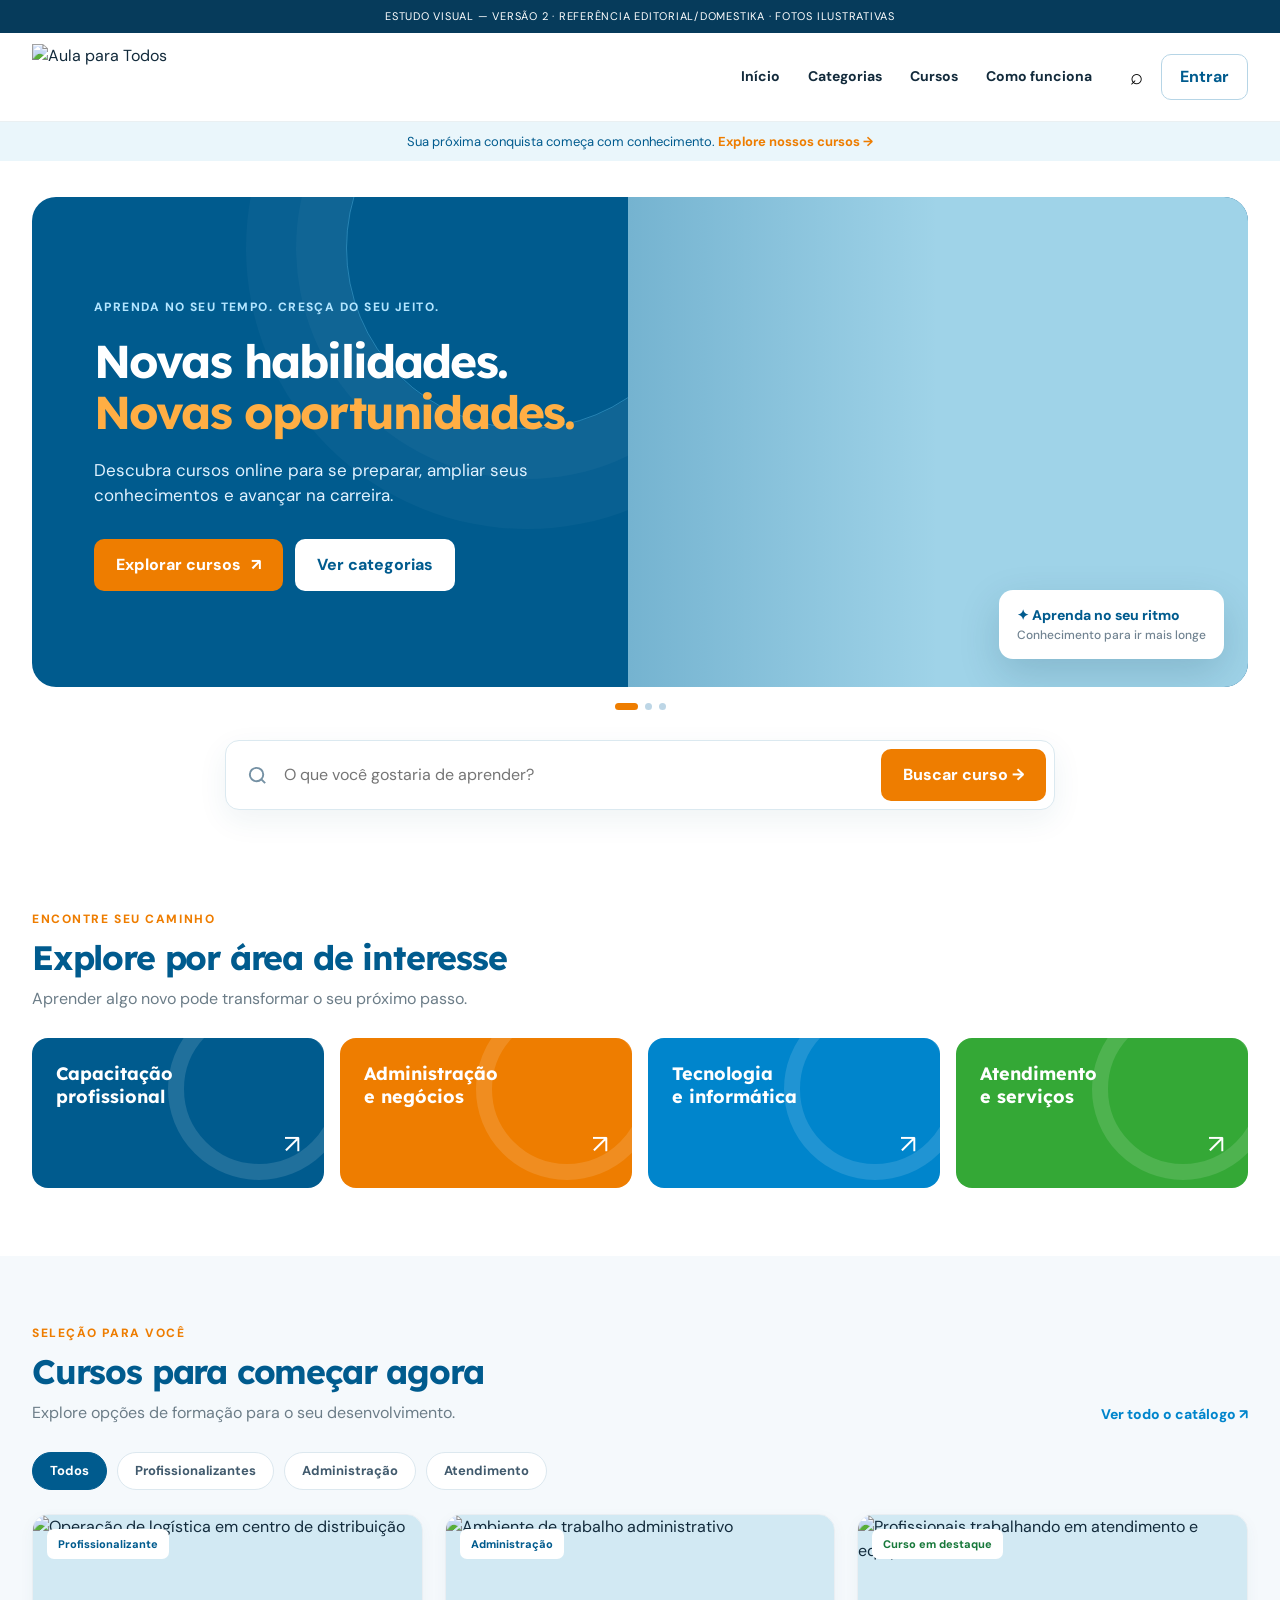
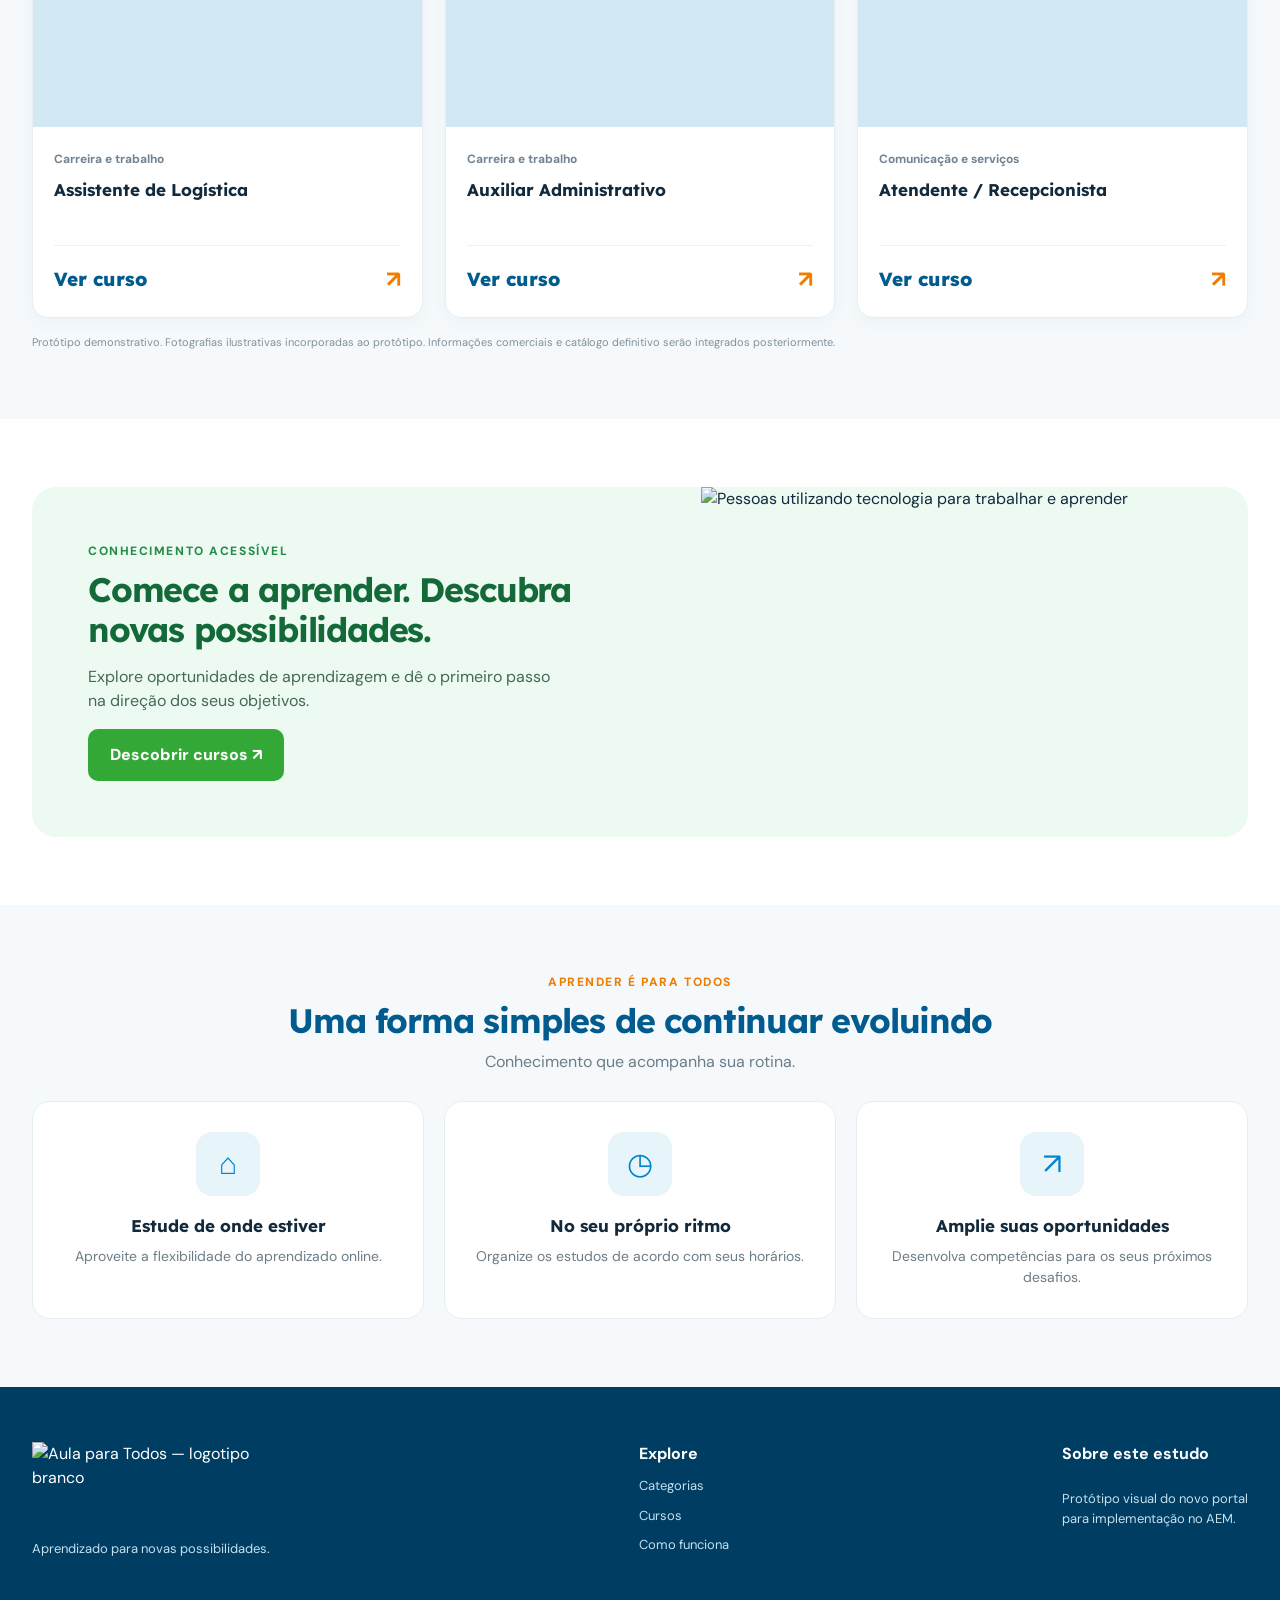
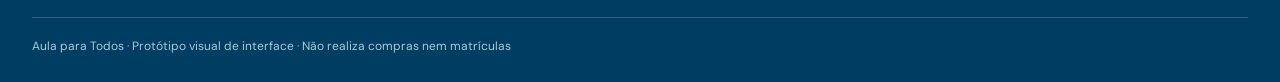
==== index.html @ 5ee04169 "Add files via upload" ====
<!doctype html><html lang="pt-BR"><head><meta charset="utf-8"><meta name="viewport" content="width=device-width, initial-scale=1"><title>Aula para Todos — Protótipo visual V2</title><link rel="preconnect" href="https://fonts.googleapis.com"><link rel="preconnect" href="https://fonts.gstatic.com" crossorigin><link href="https://fonts.googleapis.com/css2?family=DM+Sans:wght@400;500;600;700&family=Lexend:wght@400;500;600;700;800&display=swap" rel="stylesheet"><style>
:root{--blue:#0085cc;--orange:#ee7d00;--green:#34a836;--navy:#005b8e;--sky:#4ca9e0;--cream:#f5f8fb;--ink:#122a3b;--muted:#6c7d88}*{box-sizing:border-box}html{scroll-behavior:smooth}body{margin:0;color:var(--ink);font:16px/1.5 'DM Sans',Arial,sans-serif;background:white}h1,h2,h3,strong.logo-title{font-family:Lexend,Arial,sans-serif}a{text-decoration:none;color:inherit}button,input{font:inherit}button{cursor:pointer}img{max-width:100%}.wrap{width:min(1240px,calc(100% - 64px));margin-inline:auto}.prototype-note{background:#063b5b;color:white;text-align:center;padding:8px 12px;font-size:11px;letter-spacing:.07em}.nav{position:sticky;top:0;background:#fff;z-index:30;border-bottom:1px solid #eaf0f2}.nav-inner{height:88px;display:flex;align-items:center;gap:32px}.logo{display:flex;align-items:center;flex-shrink:0}.logo img{height:66px;width:auto;display:block;object-fit:contain}.nav-links{display:flex;gap:28px;margin-left:auto;align-items:center;font-weight:700;font-size:14px}.nav-links a:hover{color:var(--blue)}.nav-tools{display:flex;align-items:center;gap:12px}.nav-icon{border:0;background:transparent;font-size:22px}.enter{color:var(--navy);border:1px solid #b6d5e6;background:#fff;border-radius:10px;padding:10px 18px;font-weight:700}.enter:hover{border-color:var(--blue)}.strip{background:#eaf6fb;padding:10px 15px;text-align:center;color:var(--navy);font-size:13px}.strip b{color:var(--orange)}.hero{padding:36px 0 28px}.hero-main{display:grid;grid-template-columns: .98fr 1.02fr;min-height:490px;overflow:hidden;border-radius:24px;background:#005b8e}.hero-copy{padding:65px 30px 60px 62px;color:white;display:flex;flex-direction:column;justify-content:center;position:relative;isolation:isolate}.hero-copy:before{content:'';position:absolute;z-index:-1;right:-80px;top:-130px;width:360px;height:360px;border:1px solid #78d4ff55;border-radius:50%;box-shadow:0 0 0 50px #ffffff08,0 0 0 100px #ffffff08}.eyebrow{color:#b2e5ff;text-transform:uppercase;letter-spacing:.12em;font-size:12px;font-weight:800}.hero h1{font-size:clamp(34px,3.6vw,55px);line-height:1.1;margin:20px 0;letter-spacing:-.04em;font-weight:700}.hero h1 em{color:#ffae44;font-style:normal}.hero p{color:#e0f2ff;max-width:470px;font-size:17px;margin:0 0 30px}.actions{display:flex;gap:12px;flex-wrap:wrap}.btn{border:0;background:var(--orange);color:#fff;padding:14px 22px;border-radius:10px;font-weight:800;display:inline-flex;align-items:center;gap:10px;justify-content:center}.btn:hover{background:#d86b00}.btn-light{background:white;color:var(--navy)}.btn-light:hover{background:#eefaff}.hero-photo{min-height:450px;position:relative;background:#9fd3e8;overflow:hidden}.hero-photo img{width:100%;height:100%;position:absolute;object-fit:cover;object-position:center;inset:0}.hero-photo:after{content:'';position:absolute;inset:0;background:linear-gradient(90deg,#005b8e44,transparent 50%)}.hero-sticker{position:absolute;bottom:28px;right:24px;background:white;border-radius:14px;padding:15px 18px;z-index:2;box-shadow:0 15px 40px #123c552e;color:var(--navy);font-weight:800;font-size:14px}.hero-sticker span{display:block;font-size:12px;color:#718391;font-weight:500}.dots{display:flex;justify-content:center;gap:7px;margin-top:16px}.dots span{width:7px;height:7px;border-radius:99px;background:#bdd6e6}.dots span:first-child{width:23px;background:var(--orange)}.quick-search{margin:30px auto 4px;display:flex;align-items:center;gap:15px;border:1px solid #dbe9f0;max-width:830px;border-radius:14px;background:white;box-shadow:0 10px 30px #16527812;padding:8px 8px 8px 20px}.quick-search svg{flex-shrink:0;color:#7591a4}.quick-search input{border:0;outline:0;flex:1;min-width:0;padding:11px 0}.section{padding:68px 0}.light{background:#f5f9fc}.section-title{display:flex;align-items:end;justify-content:space-between;gap:20px;margin-bottom:27px}.kicker{font-size:12px;text-transform:uppercase;color:var(--orange);font-weight:800;letter-spacing:.13em;margin-bottom:9px}.section h2{font-size:clamp(25px,2.65vw,35px);line-height:1.18;margin:0;color:var(--navy);letter-spacing:-.035em}.section .desc{color:var(--muted);margin:10px 0 0}.view-all{color:var(--blue);font-weight:800;font-size:14px;white-space:nowrap}.categories{display:grid;grid-template-columns:repeat(4,1fr);gap:16px}.category{position:relative;min-height:150px;padding:24px;overflow:hidden;border-radius:16px;color:white;display:flex;justify-content:space-between;flex-direction:column;background:var(--navy)}.category:nth-child(2){background:#ee7d00}.category:nth-child(3){background:#0085cc}.category:nth-child(4){background:#34a836}.category:before{content:'';position:absolute;right:-26px;top:-40px;border:16px solid #ffffff20;border-radius:50%;width:150px;height:150px}.category b{font-family:Lexend;font-size:18px;line-height:1.28;z-index:1}.category .arrow{align-self:flex-end;font-size:26px;z-index:1}.filterbar{display:flex;align-items:center;gap:10px;flex-wrap:wrap;margin-bottom:24px}.chip{border:1px solid #dce8ef;color:#415a6d;border-radius:99px;padding:8px 17px;background:white;font-size:13px;font-weight:700}.chip.active,.chip:hover{background:var(--navy);border-color:var(--navy);color:#fff}.course-grid{display:grid;grid-template-columns:repeat(3,1fr);gap:22px}.course{background:white;border-radius:16px;overflow:hidden;border:1px solid #e9eef2;box-shadow:0 5px 16px #1c55750b;transition:.2s}.course:hover{transform:translateY(-3px);box-shadow:0 15px 35px #1c55751a}.photo{height:212px;position:relative;overflow:hidden;background:#d2e9f3}.photo img{width:100%;height:100%;object-fit:cover;display:block;transition:transform .3s}.course:hover .photo img{transform:scale(1.045)}.pill{position:absolute;left:14px;top:14px;background:#fff;color:var(--navy);font-size:11px;font-weight:800;padding:7px 11px;border-radius:7px}.pill.free{color:#17783a}.course-content{padding:19px 21px 21px}.course-content small{font-size:12px;font-weight:700;color:#718392}.course-content h3{font-size:17px;line-height:1.35;margin:9px 0 18px;min-height:48px}.course-bottom{display:flex;justify-content:space-between;align-items:center;border-top:1px solid #edf1f4;padding-top:16px}.price{font:800 19px Lexend;color:var(--navy)}.price.gratis{color:#248842}.mini-arrow{color:var(--orange);font-size:23px;font-weight:800}.show-none{display:none!important}.no-results{display:none;color:var(--muted);padding:20px}.banner-grid{display:grid;grid-template-columns:1.1fr .9fr;border-radius:24px;overflow:hidden;min-height:350px;background:#edfaf2}.feature-promo{padding:52px 56px;display:flex;flex-direction:column;justify-content:center}.feature-promo h2{color:#146938;max-width:540px}.feature-promo p{max-width:470px;color:#456957}.feature-promo .btn{align-self:flex-start;background:var(--green)}.banner-img{height:100%;min-height:330px;position:relative}.banner-img img{height:100%;width:100%;object-fit:cover;position:absolute}.benefits{display:grid;grid-template-columns:repeat(3,1fr);gap:20px}.benefit{padding:30px;text-align:center;background:#fff;border-radius:18px;border:1px solid #e4eef3}.benefit .icon{background:#e7f5fb;color:var(--blue);height:64px;width:64px;display:grid;place-items:center;border-radius:16px;font-size:30px;margin:auto auto 17px}.benefit h3{margin:0 0 8px;font-size:17px}.benefit p{color:var(--muted);margin:0;font-size:14px}.foot{background:#003d62;color:white;padding:55px 0 27px}.foot-inner{display:flex;align-items:flex-start;justify-content:space-between;gap:36px}.foot-brand{padding:0;border-radius:0;background:transparent;display:inline-flex;align-items:center}.foot-brand img{height:84px;width:auto;max-width:250px;display:block}.foot p,.foot a{color:#c4e1ef;font-size:13px}.foot-links{display:flex;flex-direction:column;gap:10px}.foot-bottom{margin-top:45px;padding-top:19px;border-top:1px solid #ffffff30;font-size:12px;color:#a9c9da}.photo-credit{font-size:11px;color:#80919b;margin-top:16px}.mobile-menu{display:none}.image-fail{display:grid;place-items:center;background:linear-gradient(130deg,#c0e8ee,#8ec0da)}@media(max-width:990px){.wrap{width:min(100% - 38px,1240px)}.nav-links{gap:15px}.nav-inner{gap:18px}.hero-copy{padding:40px}.categories{grid-template-columns:repeat(2,1fr)}.course-grid{grid-template-columns:repeat(2,1fr)}.hero-main{min-height:420px}.hero-photo{min-height:390px}}@media(max-width:680px){.nav-inner{height:72px}.logo img{height:51px}.nav-links{display:none}.mobile-menu{display:block;margin-left:auto;border:0;background:white;font-size:24px}.nav-tools .enter{padding:8px 12px}.nav-tools .nav-icon{display:none}.strip{font-size:11px}.hero{padding-top:18px}.hero-main,.banner-grid{grid-template-columns:1fr}.hero-copy{padding:36px 27px}.hero h1{font-size:35px}.hero-photo{min-height:270px}.hero-sticker{bottom:14px;right:14px}.quick-search{gap:8px;flex-wrap:wrap}.quick-search .btn{width:100%}.section{padding:47px 0}.section-title{align-items:start}.section h2{font-size:27px}.categories{gap:10px}.category{min-height:130px;padding:18px}.category b{font-size:15px}.course-grid,.benefits{grid-template-columns:1fr}.photo{height:230px}.feature-promo{padding:32px 25px}.banner-img{min-height:220px}.foot-inner{flex-direction:column}.view-all{font-size:12px}}
.foot-brand img{max-width:min(250px,100%);width:auto;height:84px;object-fit:contain;object-position:left center}</style></head><body><div class="prototype-note">ESTUDO VISUAL — VERSÃO 2 · REFERÊNCIA EDITORIAL/DOMESTIKA · FOTOS ILUSTRATIVAS</div><header class="nav"><div class="wrap nav-inner"><a class="logo" href="#inicio" aria-label="Aula para Todos, voltar ao início"><img src="assets/logo-cabecalho.png" alt="Aula para Todos"></a><nav class="nav-links"><a href="#inicio">Início</a><a href="#categorias">Categorias</a><a href="#cursos">Cursos</a><a href="#vantagens">Como funciona</a></nav><button class="mobile-menu" title="Menu" onclick="document.querySelector('.nav-links').style.display=document.querySelector('.nav-links').style.display==='flex'?'none':'flex'">☰</button><div class="nav-tools"><button class="nav-icon" title="Busca" onclick="document.getElementById('search').focus()">⌕</button><button class="enter" onclick="alert('Acesso de alunos: integração futura com Adobe Learning Manager.')">Entrar</button></div></div></header><div class="strip">Sua próxima conquista começa com conhecimento. <b>Explore nossos cursos →</b></div><main id="inicio"><section class="hero"><div class="wrap"><div class="hero-main"><div class="hero-copy"><div class="eyebrow">Aprenda no seu tempo. Cresça do seu jeito.</div><h1>Novas habilidades. <em>Novas oportunidades.</em></h1><p>Descubra cursos online para se preparar, ampliar seus conhecimentos e avançar na carreira.</p><div class="actions"><a href="#cursos" class="btn">Explorar cursos <span>↗</span></a><a href="#categorias" class="btn btn-light">Ver categorias</a></div></div><div class="hero-photo"><img src="assets/banner-principal.jpg" alt="Pessoas reunidas aprendendo com computadores" onerror="this.style.display='none'"><div class="hero-sticker">✦ Aprenda no seu ritmo<span>Conhecimento para ir mais longe</span></div></div></div><div class="dots" aria-hidden="true"><span></span><span></span><span></span></div><form class="quick-search" id="searchForm"><svg width="23" height="23" viewBox="0 0 24 24" fill="none" stroke="currentColor" stroke-width="2"><circle cx="11" cy="11" r="7"/><path d="m20 20-4-4"/></svg><input id="search" aria-label="Buscar cursos" placeholder="O que você gostaria de aprender?"><button class="btn" type="submit">Buscar curso →</button></form></div></section><section class="section" id="categorias"><div class="wrap"><div class="section-title"><div><div class="kicker">Encontre seu caminho</div><h2>Explore por área de interesse</h2><p class="desc">Aprender algo novo pode transformar o seu próximo passo.</p></div></div><div class="categories"><a class="category" href="#cursos" data-cat="Profissional"><b>Capacitação<br>profissional</b><span class="arrow">↗</span></a><a class="category" href="#cursos" data-cat="Administração"><b>Administração<br>e negócios</b><span class="arrow">↗</span></a><a class="category" href="#cursos" data-cat="Tecnologia"><b>Tecnologia<br>e informática</b><span class="arrow">↗</span></a><a class="category" href="#cursos" data-cat="Atendimento"><b>Atendimento<br>e serviços</b><span class="arrow">↗</span></a></div></div></section><section class="section light" id="cursos"><div class="wrap"><div class="section-title"><div><div class="kicker">Seleção para você</div><h2>Cursos para começar agora</h2><p class="desc">Explore opções de formação para o seu desenvolvimento.</p></div><a class="view-all" href="#cursos">Ver todo o catálogo ↗</a></div><div class="filterbar"><button class="chip active" data-filter="Todos">Todos</button><button class="chip" data-filter="Profissional">Profissionalizantes</button><button class="chip" data-filter="Administração">Administração</button><button class="chip" data-filter="Atendimento">Atendimento</button></div><div class="course-grid" id="courseGrid"><article class="course" data-category="Profissional" data-name="assistente de logística"><div class="photo"><img loading="lazy" src="assets/curso-logistica.jpg" alt="Operação de logística em centro de distribuição"><span class="pill">Profissionalizante</span></div><div class="course-content"><small>Carreira e trabalho</small><h3>Assistente de Logística</h3><div class="course-bottom"><span class="price">Ver curso</span><span class="mini-arrow">↗</span></div></div></article><article class="course" data-category="Administração" data-name="auxiliar administrativo"><div class="photo"><img loading="lazy" src="assets/curso-administrativo.jpg" alt="Ambiente de trabalho administrativo"><span class="pill">Administração</span></div><div class="course-content"><small>Carreira e trabalho</small><h3>Auxiliar Administrativo</h3><div class="course-bottom"><span class="price">Ver curso</span><span class="mini-arrow">↗</span></div></div></article><article class="course" data-category="Atendimento" data-name="atendente recepcionista"><div class="photo"><img loading="lazy" src="assets/curso-recepcionista.jpg" alt="Profissionais trabalhando em atendimento e equipe"><span class="pill free">Curso em destaque</span></div><div class="course-content"><small>Comunicação e serviços</small><h3>Atendente / Recepcionista</h3><div class="course-bottom"><span class="price">Ver curso</span><span class="mini-arrow">↗</span></div></div></article></div><p class="no-results" id="noResults">Nenhum curso demonstrativo encontrado com esses termos.</p><div class="photo-credit">Protótipo demonstrativo. Fotografias ilustrativas incorporadas ao protótipo. Informações comerciais e catálogo definitivo serão integrados posteriormente.</div></div></section><section class="section"><div class="wrap"><div class="banner-grid"><div class="feature-promo"><div class="kicker" style="color:#258d49">Conhecimento acessível</div><h2>Comece a aprender. Descubra novas possibilidades.</h2><p>Explore oportunidades de aprendizagem e dê o primeiro passo na direção dos seus objetivos.</p><a class="btn" href="#cursos">Descobrir cursos ↗</a></div><div class="banner-img"><img loading="lazy" src="assets/banner-promocional.jpg" alt="Pessoas utilizando tecnologia para trabalhar e aprender"></div></div></div></section><section class="section light" id="vantagens"><div class="wrap"><div class="section-title" style="justify-content:center;text-align:center"><div><div class="kicker">Aprender é para todos</div><h2>Uma forma simples de continuar evoluindo</h2><p class="desc">Conhecimento que acompanha sua rotina.</p></div></div><div class="benefits"><div class="benefit"><div class="icon">⌂</div><h3>Estude de onde estiver</h3><p>Aproveite a flexibilidade do aprendizado online.</p></div><div class="benefit"><div class="icon">◷</div><h3>No seu próprio ritmo</h3><p>Organize os estudos de acordo com seus horários.</p></div><div class="benefit"><div class="icon">↗</div><h3>Amplie suas oportunidades</h3><p>Desenvolva competências para os seus próximos desafios.</p></div></div></div></section></main><footer class="foot"><div class="wrap"><div class="foot-inner"><div><div class="foot-brand"><img src="assets/logo-rodape.png" alt="Aula para Todos — logotipo branco"></div><p>Aprendizado para novas possibilidades.</p></div><div class="foot-links"><strong>Explore</strong><a href="#categorias">Categorias</a><a href="#cursos">Cursos</a><a href="#vantagens">Como funciona</a></div><div class="foot-links"><strong>Sobre este estudo</strong><p>Protótipo visual do novo portal<br>para implementação no AEM.</p></div></div><div class="foot-bottom">Aula para Todos · Protótipo visual de interface · Não realiza compras nem matrículas</div></div></footer><script>
const cards=[...document.querySelectorAll('.course')],chips=[...document.querySelectorAll('.chip')];let category='Todos';function apply(q=''){let n=0;cards.forEach(c=>{let ok=(category==='Todos'||c.dataset.category===category)&&(!q||c.dataset.name.includes(q));c.classList.toggle('show-none',!ok);if(ok)n++});document.getElementById('noResults').style.display=n?'none':'block'}chips.forEach(b=>b.addEventListener('click',()=>{category=b.dataset.filter;chips.forEach(x=>x.classList.toggle('active',x===b));apply(document.getElementById('search').value.toLowerCase().trim())}));document.getElementById('searchForm').addEventListener('submit',e=>{e.preventDefault();category='Todos';chips.forEach(x=>x.classList.toggle('active',x.dataset.filter==='Todos'));apply(document.getElementById('search').value.toLowerCase().trim());document.getElementById('cursos').scrollIntoView({behavior:'smooth'})});document.querySelectorAll('.category').forEach(c=>c.addEventListener('click',()=>{let cat=c.dataset.cat;if(cat==='Tecnologia')return;category=cat;chips.forEach(x=>x.classList.toggle('active',x.dataset.filter===cat));apply()}));
</script></body></html>
<!-- All photos and logos embedded for offline viewing. -->
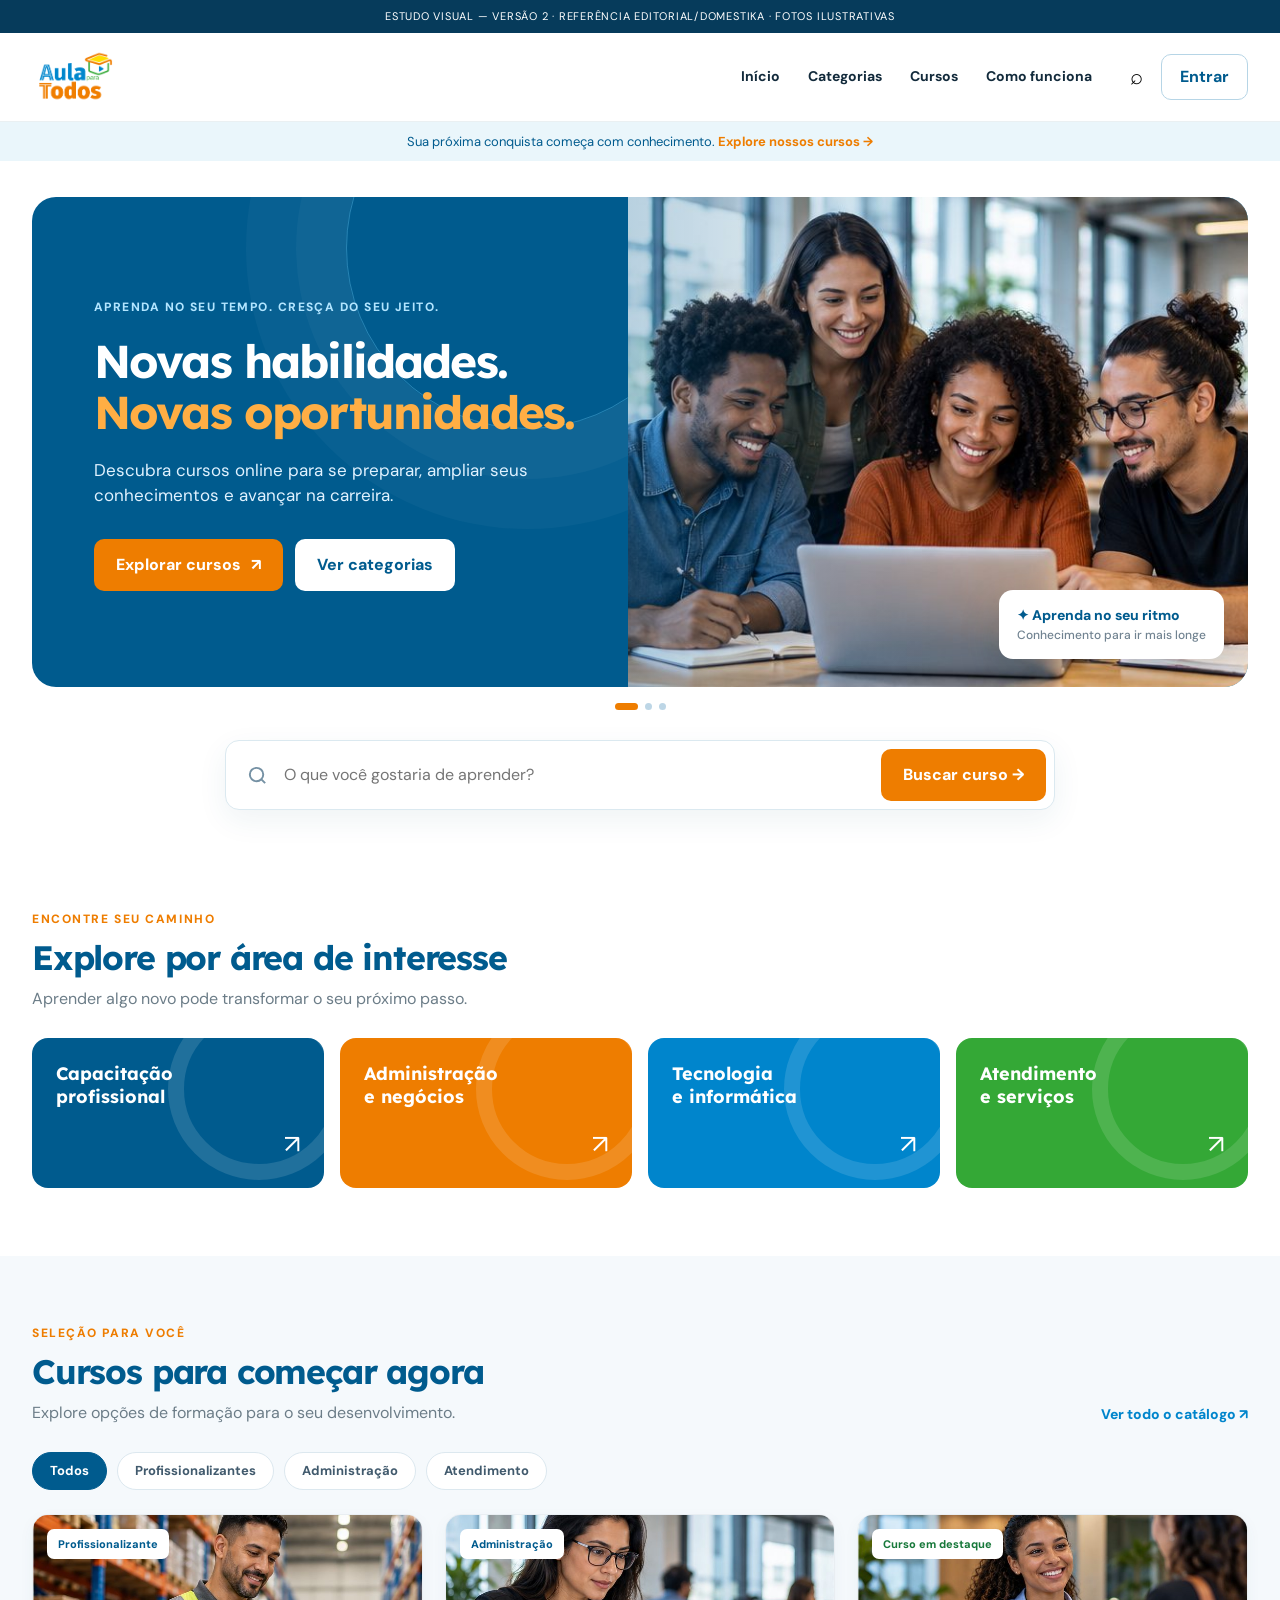
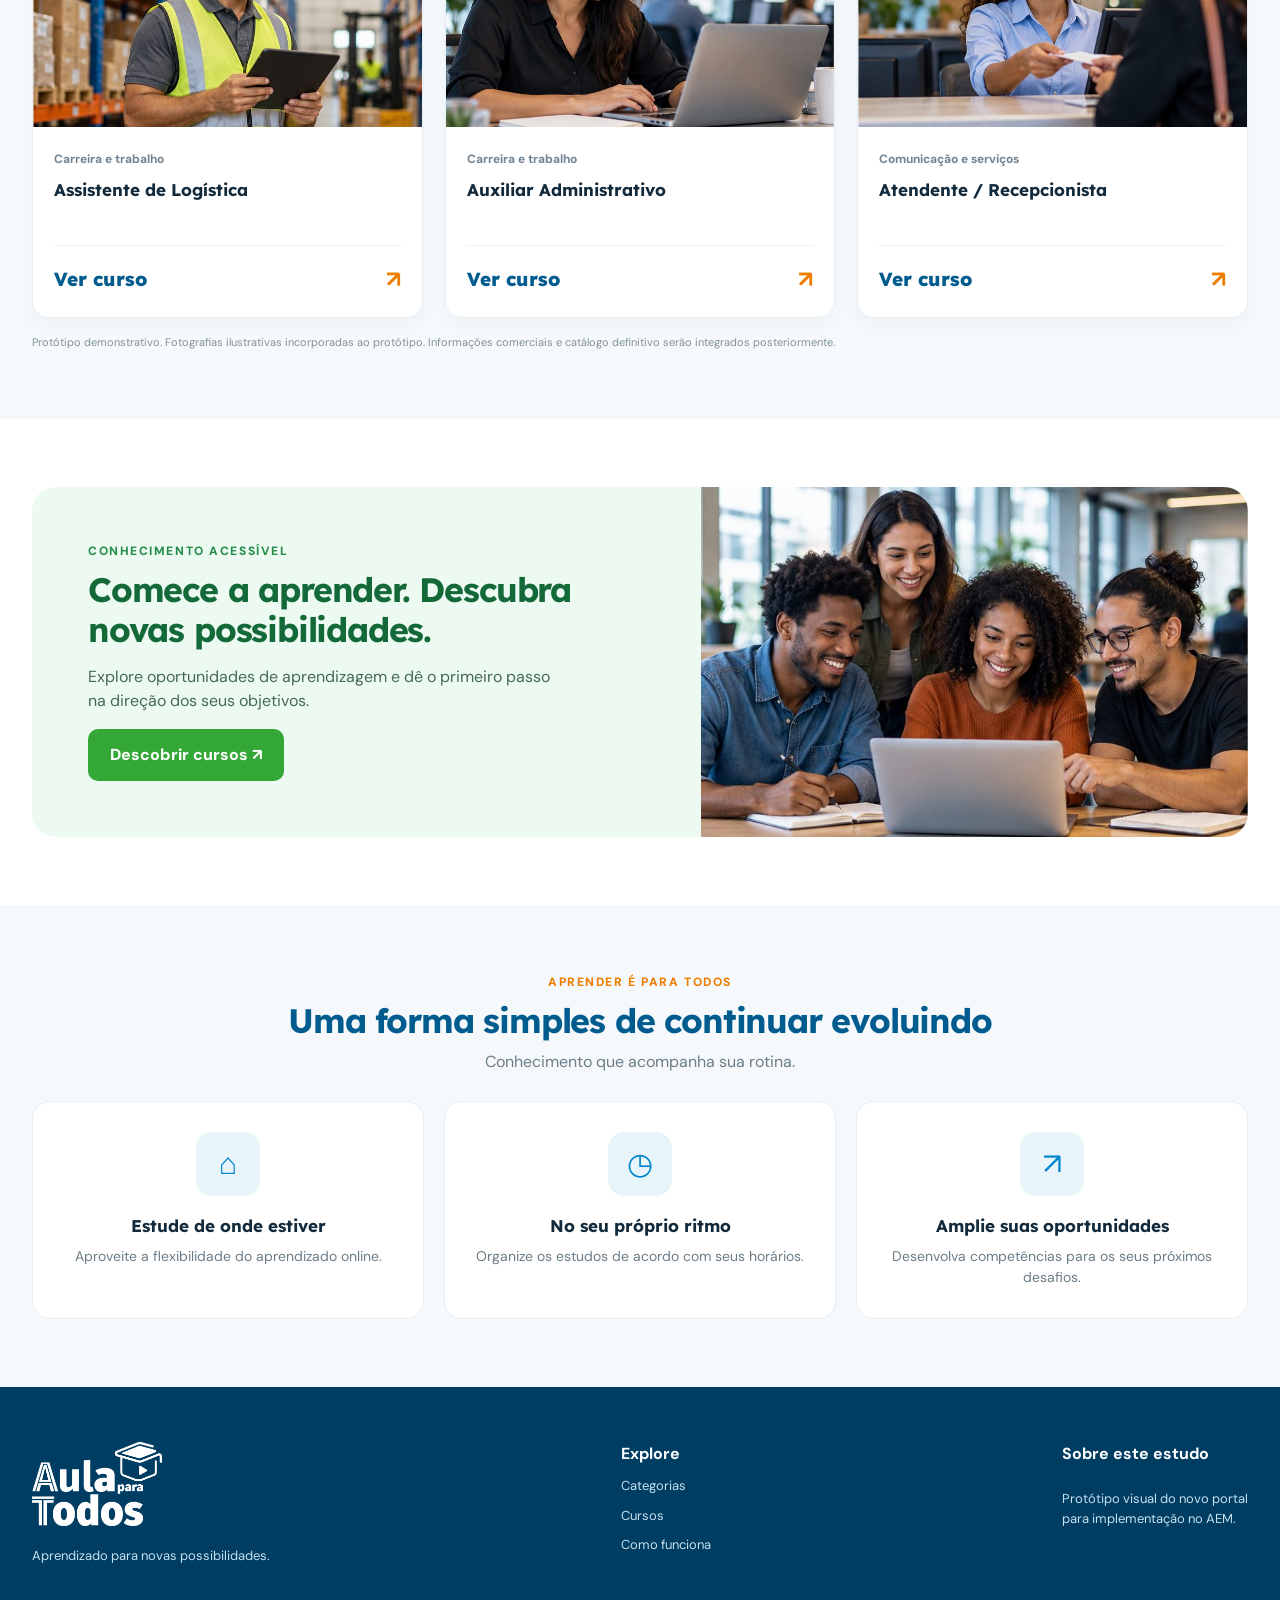
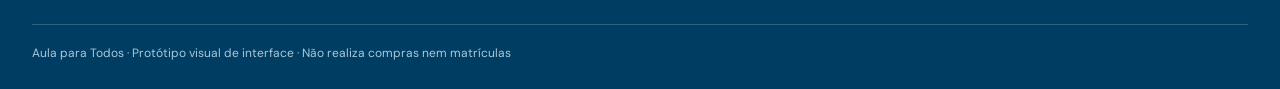
==== commit 9c5e3b6a: "Add files via upload" ====
--- a/index.html
+++ b/index.html
@@ -1,6 +1,7 @@
-<!doctype html><html lang="pt-BR"><head><meta charset="utf-8"><meta name="viewport" content="width=device-width, initial-scale=1"><title>Aula para Todos — Protótipo visual V2</title><link rel="preconnect" href="https://fonts.googleapis.com"><link rel="preconnect" href="https://fonts.gstatic.com" crossorigin><link href="https://fonts.googleapis.com/css2?family=DM+Sans:wght@400;500;600;700&family=Lexend:wght@400;500;600;700;800&display=swap" rel="stylesheet"><style>
+<!DOCTYPE html>
+<html lang="pt-BR"><head><meta charset="utf-8"/><meta content="width=device-width, initial-scale=1" name="viewport"/><title>Aula para Todos — Protótipo visual V2</title><link href="https://fonts.googleapis.com" rel="preconnect"/><link crossorigin="" href="https://fonts.gstatic.com" rel="preconnect"/><link href="https://fonts.googleapis.com/css2?family=DM+Sans:wght@400;500;600;700&amp;family=Lexend:wght@400;500;600;700;800&amp;display=swap" rel="stylesheet"/><style>
 :root{--blue:#0085cc;--orange:#ee7d00;--green:#34a836;--navy:#005b8e;--sky:#4ca9e0;--cream:#f5f8fb;--ink:#122a3b;--muted:#6c7d88}*{box-sizing:border-box}html{scroll-behavior:smooth}body{margin:0;color:var(--ink);font:16px/1.5 'DM Sans',Arial,sans-serif;background:white}h1,h2,h3,strong.logo-title{font-family:Lexend,Arial,sans-serif}a{text-decoration:none;color:inherit}button,input{font:inherit}button{cursor:pointer}img{max-width:100%}.wrap{width:min(1240px,calc(100% - 64px));margin-inline:auto}.prototype-note{background:#063b5b;color:white;text-align:center;padding:8px 12px;font-size:11px;letter-spacing:.07em}.nav{position:sticky;top:0;background:#fff;z-index:30;border-bottom:1px solid #eaf0f2}.nav-inner{height:88px;display:flex;align-items:center;gap:32px}.logo{display:flex;align-items:center;flex-shrink:0}.logo img{height:66px;width:auto;display:block;object-fit:contain}.nav-links{display:flex;gap:28px;margin-left:auto;align-items:center;font-weight:700;font-size:14px}.nav-links a:hover{color:var(--blue)}.nav-tools{display:flex;align-items:center;gap:12px}.nav-icon{border:0;background:transparent;font-size:22px}.enter{color:var(--navy);border:1px solid #b6d5e6;background:#fff;border-radius:10px;padding:10px 18px;font-weight:700}.enter:hover{border-color:var(--blue)}.strip{background:#eaf6fb;padding:10px 15px;text-align:center;color:var(--navy);font-size:13px}.strip b{color:var(--orange)}.hero{padding:36px 0 28px}.hero-main{display:grid;grid-template-columns: .98fr 1.02fr;min-height:490px;overflow:hidden;border-radius:24px;background:#005b8e}.hero-copy{padding:65px 30px 60px 62px;color:white;display:flex;flex-direction:column;justify-content:center;position:relative;isolation:isolate}.hero-copy:before{content:'';position:absolute;z-index:-1;right:-80px;top:-130px;width:360px;height:360px;border:1px solid #78d4ff55;border-radius:50%;box-shadow:0 0 0 50px #ffffff08,0 0 0 100px #ffffff08}.eyebrow{color:#b2e5ff;text-transform:uppercase;letter-spacing:.12em;font-size:12px;font-weight:800}.hero h1{font-size:clamp(34px,3.6vw,55px);line-height:1.1;margin:20px 0;letter-spacing:-.04em;font-weight:700}.hero h1 em{color:#ffae44;font-style:normal}.hero p{color:#e0f2ff;max-width:470px;font-size:17px;margin:0 0 30px}.actions{display:flex;gap:12px;flex-wrap:wrap}.btn{border:0;background:var(--orange);color:#fff;padding:14px 22px;border-radius:10px;font-weight:800;display:inline-flex;align-items:center;gap:10px;justify-content:center}.btn:hover{background:#d86b00}.btn-light{background:white;color:var(--navy)}.btn-light:hover{background:#eefaff}.hero-photo{min-height:450px;position:relative;background:#9fd3e8;overflow:hidden}.hero-photo img{width:100%;height:100%;position:absolute;object-fit:cover;object-position:center;inset:0}.hero-photo:after{content:'';position:absolute;inset:0;background:linear-gradient(90deg,#005b8e44,transparent 50%)}.hero-sticker{position:absolute;bottom:28px;right:24px;background:white;border-radius:14px;padding:15px 18px;z-index:2;box-shadow:0 15px 40px #123c552e;color:var(--navy);font-weight:800;font-size:14px}.hero-sticker span{display:block;font-size:12px;color:#718391;font-weight:500}.dots{display:flex;justify-content:center;gap:7px;margin-top:16px}.dots span{width:7px;height:7px;border-radius:99px;background:#bdd6e6}.dots span:first-child{width:23px;background:var(--orange)}.quick-search{margin:30px auto 4px;display:flex;align-items:center;gap:15px;border:1px solid #dbe9f0;max-width:830px;border-radius:14px;background:white;box-shadow:0 10px 30px #16527812;padding:8px 8px 8px 20px}.quick-search svg{flex-shrink:0;color:#7591a4}.quick-search input{border:0;outline:0;flex:1;min-width:0;padding:11px 0}.section{padding:68px 0}.light{background:#f5f9fc}.section-title{display:flex;align-items:end;justify-content:space-between;gap:20px;margin-bottom:27px}.kicker{font-size:12px;text-transform:uppercase;color:var(--orange);font-weight:800;letter-spacing:.13em;margin-bottom:9px}.section h2{font-size:clamp(25px,2.65vw,35px);line-height:1.18;margin:0;color:var(--navy);letter-spacing:-.035em}.section .desc{color:var(--muted);margin:10px 0 0}.view-all{color:var(--blue);font-weight:800;font-size:14px;white-space:nowrap}.categories{display:grid;grid-template-columns:repeat(4,1fr);gap:16px}.category{position:relative;min-height:150px;padding:24px;overflow:hidden;border-radius:16px;color:white;display:flex;justify-content:space-between;flex-direction:column;background:var(--navy)}.category:nth-child(2){background:#ee7d00}.category:nth-child(3){background:#0085cc}.category:nth-child(4){background:#34a836}.category:before{content:'';position:absolute;right:-26px;top:-40px;border:16px solid #ffffff20;border-radius:50%;width:150px;height:150px}.category b{font-family:Lexend;font-size:18px;line-height:1.28;z-index:1}.category .arrow{align-self:flex-end;font-size:26px;z-index:1}.filterbar{display:flex;align-items:center;gap:10px;flex-wrap:wrap;margin-bottom:24px}.chip{border:1px solid #dce8ef;color:#415a6d;border-radius:99px;padding:8px 17px;background:white;font-size:13px;font-weight:700}.chip.active,.chip:hover{background:var(--navy);border-color:var(--navy);color:#fff}.course-grid{display:grid;grid-template-columns:repeat(3,1fr);gap:22px}.course{background:white;border-radius:16px;overflow:hidden;border:1px solid #e9eef2;box-shadow:0 5px 16px #1c55750b;transition:.2s}.course:hover{transform:translateY(-3px);box-shadow:0 15px 35px #1c55751a}.photo{height:212px;position:relative;overflow:hidden;background:#d2e9f3}.photo img{width:100%;height:100%;object-fit:cover;display:block;transition:transform .3s}.course:hover .photo img{transform:scale(1.045)}.pill{position:absolute;left:14px;top:14px;background:#fff;color:var(--navy);font-size:11px;font-weight:800;padding:7px 11px;border-radius:7px}.pill.free{color:#17783a}.course-content{padding:19px 21px 21px}.course-content small{font-size:12px;font-weight:700;color:#718392}.course-content h3{font-size:17px;line-height:1.35;margin:9px 0 18px;min-height:48px}.course-bottom{display:flex;justify-content:space-between;align-items:center;border-top:1px solid #edf1f4;padding-top:16px}.price{font:800 19px Lexend;color:var(--navy)}.price.gratis{color:#248842}.mini-arrow{color:var(--orange);font-size:23px;font-weight:800}.show-none{display:none!important}.no-results{display:none;color:var(--muted);padding:20px}.banner-grid{display:grid;grid-template-columns:1.1fr .9fr;border-radius:24px;overflow:hidden;min-height:350px;background:#edfaf2}.feature-promo{padding:52px 56px;display:flex;flex-direction:column;justify-content:center}.feature-promo h2{color:#146938;max-width:540px}.feature-promo p{max-width:470px;color:#456957}.feature-promo .btn{align-self:flex-start;background:var(--green)}.banner-img{height:100%;min-height:330px;position:relative}.banner-img img{height:100%;width:100%;object-fit:cover;position:absolute}.benefits{display:grid;grid-template-columns:repeat(3,1fr);gap:20px}.benefit{padding:30px;text-align:center;background:#fff;border-radius:18px;border:1px solid #e4eef3}.benefit .icon{background:#e7f5fb;color:var(--blue);height:64px;width:64px;display:grid;place-items:center;border-radius:16px;font-size:30px;margin:auto auto 17px}.benefit h3{margin:0 0 8px;font-size:17px}.benefit p{color:var(--muted);margin:0;font-size:14px}.foot{background:#003d62;color:white;padding:55px 0 27px}.foot-inner{display:flex;align-items:flex-start;justify-content:space-between;gap:36px}.foot-brand{padding:0;border-radius:0;background:transparent;display:inline-flex;align-items:center}.foot-brand img{height:84px;width:auto;max-width:250px;display:block}.foot p,.foot a{color:#c4e1ef;font-size:13px}.foot-links{display:flex;flex-direction:column;gap:10px}.foot-bottom{margin-top:45px;padding-top:19px;border-top:1px solid #ffffff30;font-size:12px;color:#a9c9da}.photo-credit{font-size:11px;color:#80919b;margin-top:16px}.mobile-menu{display:none}.image-fail{display:grid;place-items:center;background:linear-gradient(130deg,#c0e8ee,#8ec0da)}@media(max-width:990px){.wrap{width:min(100% - 38px,1240px)}.nav-links{gap:15px}.nav-inner{gap:18px}.hero-copy{padding:40px}.categories{grid-template-columns:repeat(2,1fr)}.course-grid{grid-template-columns:repeat(2,1fr)}.hero-main{min-height:420px}.hero-photo{min-height:390px}}@media(max-width:680px){.nav-inner{height:72px}.logo img{height:51px}.nav-links{display:none}.mobile-menu{display:block;margin-left:auto;border:0;background:white;font-size:24px}.nav-tools .enter{padding:8px 12px}.nav-tools .nav-icon{display:none}.strip{font-size:11px}.hero{padding-top:18px}.hero-main,.banner-grid{grid-template-columns:1fr}.hero-copy{padding:36px 27px}.hero h1{font-size:35px}.hero-photo{min-height:270px}.hero-sticker{bottom:14px;right:14px}.quick-search{gap:8px;flex-wrap:wrap}.quick-search .btn{width:100%}.section{padding:47px 0}.section-title{align-items:start}.section h2{font-size:27px}.categories{gap:10px}.category{min-height:130px;padding:18px}.category b{font-size:15px}.course-grid,.benefits{grid-template-columns:1fr}.photo{height:230px}.feature-promo{padding:32px 25px}.banner-img{min-height:220px}.foot-inner{flex-direction:column}.view-all{font-size:12px}}
-.foot-brand img{max-width:min(250px,100%);width:auto;height:84px;object-fit:contain;object-position:left center}</style></head><body><div class="prototype-note">ESTUDO VISUAL — VERSÃO 2 · REFERÊNCIA EDITORIAL/DOMESTIKA · FOTOS ILUSTRATIVAS</div><header class="nav"><div class="wrap nav-inner"><a class="logo" href="#inicio" aria-label="Aula para Todos, voltar ao início"><img src="assets/logo-cabecalho.png" alt="Aula para Todos"></a><nav class="nav-links"><a href="#inicio">Início</a><a href="#categorias">Categorias</a><a href="#cursos">Cursos</a><a href="#vantagens">Como funciona</a></nav><button class="mobile-menu" title="Menu" onclick="document.querySelector('.nav-links').style.display=document.querySelector('.nav-links').style.display==='flex'?'none':'flex'">☰</button><div class="nav-tools"><button class="nav-icon" title="Busca" onclick="document.getElementById('search').focus()">⌕</button><button class="enter" onclick="alert('Acesso de alunos: integração futura com Adobe Learning Manager.')">Entrar</button></div></div></header><div class="strip">Sua próxima conquista começa com conhecimento. <b>Explore nossos cursos →</b></div><main id="inicio"><section class="hero"><div class="wrap"><div class="hero-main"><div class="hero-copy"><div class="eyebrow">Aprenda no seu tempo. Cresça do seu jeito.</div><h1>Novas habilidades. <em>Novas oportunidades.</em></h1><p>Descubra cursos online para se preparar, ampliar seus conhecimentos e avançar na carreira.</p><div class="actions"><a href="#cursos" class="btn">Explorar cursos <span>↗</span></a><a href="#categorias" class="btn btn-light">Ver categorias</a></div></div><div class="hero-photo"><img src="assets/banner-principal.jpg" alt="Pessoas reunidas aprendendo com computadores" onerror="this.style.display='none'"><div class="hero-sticker">✦ Aprenda no seu ritmo<span>Conhecimento para ir mais longe</span></div></div></div><div class="dots" aria-hidden="true"><span></span><span></span><span></span></div><form class="quick-search" id="searchForm"><svg width="23" height="23" viewBox="0 0 24 24" fill="none" stroke="currentColor" stroke-width="2"><circle cx="11" cy="11" r="7"/><path d="m20 20-4-4"/></svg><input id="search" aria-label="Buscar cursos" placeholder="O que você gostaria de aprender?"><button class="btn" type="submit">Buscar curso →</button></form></div></section><section class="section" id="categorias"><div class="wrap"><div class="section-title"><div><div class="kicker">Encontre seu caminho</div><h2>Explore por área de interesse</h2><p class="desc">Aprender algo novo pode transformar o seu próximo passo.</p></div></div><div class="categories"><a class="category" href="#cursos" data-cat="Profissional"><b>Capacitação<br>profissional</b><span class="arrow">↗</span></a><a class="category" href="#cursos" data-cat="Administração"><b>Administração<br>e negócios</b><span class="arrow">↗</span></a><a class="category" href="#cursos" data-cat="Tecnologia"><b>Tecnologia<br>e informática</b><span class="arrow">↗</span></a><a class="category" href="#cursos" data-cat="Atendimento"><b>Atendimento<br>e serviços</b><span class="arrow">↗</span></a></div></div></section><section class="section light" id="cursos"><div class="wrap"><div class="section-title"><div><div class="kicker">Seleção para você</div><h2>Cursos para começar agora</h2><p class="desc">Explore opções de formação para o seu desenvolvimento.</p></div><a class="view-all" href="#cursos">Ver todo o catálogo ↗</a></div><div class="filterbar"><button class="chip active" data-filter="Todos">Todos</button><button class="chip" data-filter="Profissional">Profissionalizantes</button><button class="chip" data-filter="Administração">Administração</button><button class="chip" data-filter="Atendimento">Atendimento</button></div><div class="course-grid" id="courseGrid"><article class="course" data-category="Profissional" data-name="assistente de logística"><div class="photo"><img loading="lazy" src="assets/curso-logistica.jpg" alt="Operação de logística em centro de distribuição"><span class="pill">Profissionalizante</span></div><div class="course-content"><small>Carreira e trabalho</small><h3>Assistente de Logística</h3><div class="course-bottom"><span class="price">Ver curso</span><span class="mini-arrow">↗</span></div></div></article><article class="course" data-category="Administração" data-name="auxiliar administrativo"><div class="photo"><img loading="lazy" src="assets/curso-administrativo.jpg" alt="Ambiente de trabalho administrativo"><span class="pill">Administração</span></div><div class="course-content"><small>Carreira e trabalho</small><h3>Auxiliar Administrativo</h3><div class="course-bottom"><span class="price">Ver curso</span><span class="mini-arrow">↗</span></div></div></article><article class="course" data-category="Atendimento" data-name="atendente recepcionista"><div class="photo"><img loading="lazy" src="assets/curso-recepcionista.jpg" alt="Profissionais trabalhando em atendimento e equipe"><span class="pill free">Curso em destaque</span></div><div class="course-content"><small>Comunicação e serviços</small><h3>Atendente / Recepcionista</h3><div class="course-bottom"><span class="price">Ver curso</span><span class="mini-arrow">↗</span></div></div></article></div><p class="no-results" id="noResults">Nenhum curso demonstrativo encontrado com esses termos.</p><div class="photo-credit">Protótipo demonstrativo. Fotografias ilustrativas incorporadas ao protótipo. Informações comerciais e catálogo definitivo serão integrados posteriormente.</div></div></section><section class="section"><div class="wrap"><div class="banner-grid"><div class="feature-promo"><div class="kicker" style="color:#258d49">Conhecimento acessível</div><h2>Comece a aprender. Descubra novas possibilidades.</h2><p>Explore oportunidades de aprendizagem e dê o primeiro passo na direção dos seus objetivos.</p><a class="btn" href="#cursos">Descobrir cursos ↗</a></div><div class="banner-img"><img loading="lazy" src="assets/banner-promocional.jpg" alt="Pessoas utilizando tecnologia para trabalhar e aprender"></div></div></div></section><section class="section light" id="vantagens"><div class="wrap"><div class="section-title" style="justify-content:center;text-align:center"><div><div class="kicker">Aprender é para todos</div><h2>Uma forma simples de continuar evoluindo</h2><p class="desc">Conhecimento que acompanha sua rotina.</p></div></div><div class="benefits"><div class="benefit"><div class="icon">⌂</div><h3>Estude de onde estiver</h3><p>Aproveite a flexibilidade do aprendizado online.</p></div><div class="benefit"><div class="icon">◷</div><h3>No seu próprio ritmo</h3><p>Organize os estudos de acordo com seus horários.</p></div><div class="benefit"><div class="icon">↗</div><h3>Amplie suas oportunidades</h3><p>Desenvolva competências para os seus próximos desafios.</p></div></div></div></section></main><footer class="foot"><div class="wrap"><div class="foot-inner"><div><div class="foot-brand"><img src="assets/logo-rodape.png" alt="Aula para Todos — logotipo branco"></div><p>Aprendizado para novas possibilidades.</p></div><div class="foot-links"><strong>Explore</strong><a href="#categorias">Categorias</a><a href="#cursos">Cursos</a><a href="#vantagens">Como funciona</a></div><div class="foot-links"><strong>Sobre este estudo</strong><p>Protótipo visual do novo portal<br>para implementação no AEM.</p></div></div><div class="foot-bottom">Aula para Todos · Protótipo visual de interface · Não realiza compras nem matrículas</div></div></footer><script>
+.foot-brand img{max-width:min(250px,100%);width:auto;height:84px;object-fit:contain;object-position:left center}</style><style>.course-link{display:block;color:inherit;text-decoration:none;height:100%}.course-link:focus-visible{outline:3px solid #ee7d00;outline-offset:3px;border-radius:15px}.course-link:hover .course-bottom .price{text-decoration:underline}</style></head><body><div class="prototype-note">ESTUDO VISUAL — VERSÃO 2 · REFERÊNCIA EDITORIAL/DOMESTIKA · FOTOS ILUSTRATIVAS</div><header class="nav"><div class="wrap nav-inner"><a aria-label="Aula para Todos, voltar ao início" class="logo" href="#inicio"><img alt="Aula para Todos" src="assets/logo-cabecalho.png"/></a><nav class="nav-links"><a href="#inicio">Início</a><a href="#categorias">Categorias</a><a href="cursos.html">Cursos</a><a href="#vantagens">Como funciona</a></nav><button class="mobile-menu" onclick="document.querySelector('.nav-links').style.display=document.querySelector('.nav-links').style.display==='flex'?'none':'flex'" title="Menu">☰</button><div class="nav-tools"><button class="nav-icon" onclick="document.getElementById('search').focus()" title="Busca">⌕</button><button class="enter" onclick="alert('Acesso de alunos: integração futura com Adobe Learning Manager.')">Entrar</button></div></div></header><div class="strip">Sua próxima conquista começa com conhecimento. <b>Explore nossos cursos →</b></div><main id="inicio"><section class="hero"><div class="wrap"><div class="hero-main"><div class="hero-copy"><div class="eyebrow">Aprenda no seu tempo. Cresça do seu jeito.</div><h1>Novas habilidades. <em>Novas oportunidades.</em></h1><p>Descubra cursos online para se preparar, ampliar seus conhecimentos e avançar na carreira.</p><div class="actions"><a class="btn" href="cursos.html">Explorar cursos <span>↗</span></a><a class="btn btn-light" href="#categorias">Ver categorias</a></div></div><div class="hero-photo"><img alt="Pessoas reunidas aprendendo com computadores" onerror="this.style.display='none'" src="assets/banner-principal.jpg"/><div class="hero-sticker">✦ Aprenda no seu ritmo<span>Conhecimento para ir mais longe</span></div></div></div><div aria-hidden="true" class="dots"><span></span><span></span><span></span></div><form class="quick-search" id="searchForm"><svg fill="none" height="23" stroke="currentColor" stroke-width="2" viewbox="0 0 24 24" width="23"><circle cx="11" cy="11" r="7"></circle><path d="m20 20-4-4"></path></svg><input aria-label="Buscar cursos" id="search" placeholder="O que você gostaria de aprender?"/><button class="btn" type="submit">Buscar curso →</button></form></div></section><section class="section" id="categorias"><div class="wrap"><div class="section-title"><div><div class="kicker">Encontre seu caminho</div><h2>Explore por área de interesse</h2><p class="desc">Aprender algo novo pode transformar o seu próximo passo.</p></div></div><div class="categories"><a class="category" data-cat="Profissional" href="cursos.html"><b>Capacitação<br/>profissional</b><span class="arrow">↗</span></a><a class="category" data-cat="Administração" href="cursos.html"><b>Administração<br/>e negócios</b><span class="arrow">↗</span></a><a class="category" data-cat="Tecnologia" href="cursos.html"><b>Tecnologia<br/>e informática</b><span class="arrow">↗</span></a><a class="category" data-cat="Atendimento" href="cursos.html"><b>Atendimento<br/>e serviços</b><span class="arrow">↗</span></a></div></div></section><section class="section light" id="cursos"><div class="wrap"><div class="section-title"><div><div class="kicker">Seleção para você</div><h2>Cursos para começar agora</h2><p class="desc">Explore opções de formação para o seu desenvolvimento.</p></div><a class="view-all" href="cursos.html">Ver todo o catálogo ↗</a></div><div class="filterbar"><button class="chip active" data-filter="Todos">Todos</button><button class="chip" data-filter="Profissional">Profissionalizantes</button><button class="chip" data-filter="Administração">Administração</button><button class="chip" data-filter="Atendimento">Atendimento</button></div><div class="course-grid" id="courseGrid"><article class="course" data-category="Profissional" data-name="assistente de logística"><a aria-label="Ver curso Assistente de Logística" class="course-link" href="curso.html?curso=logistica"><div class="photo"><img alt="Operação de logística em centro de distribuição" loading="lazy" src="assets/curso-logistica.jpg"/><span class="pill">Profissionalizante</span></div><div class="course-content"><small>Carreira e trabalho</small><h3>Assistente de Logística</h3><div class="course-bottom"><span class="price">Ver curso</span><span class="mini-arrow">↗</span></div></div></a></article><article class="course" data-category="Administração" data-name="auxiliar administrativo"><a aria-label="Ver curso Auxiliar Administrativo" class="course-link" href="curso.html?curso=administrativo"><div class="photo"><img alt="Ambiente de trabalho administrativo" loading="lazy" src="assets/curso-administrativo.jpg"/><span class="pill">Administração</span></div><div class="course-content"><small>Carreira e trabalho</small><h3>Auxiliar Administrativo</h3><div class="course-bottom"><span class="price">Ver curso</span><span class="mini-arrow">↗</span></div></div></a></article><article class="course" data-category="Atendimento" data-name="atendente recepcionista"><a aria-label="Ver curso Atendente / Recepcionista" class="course-link" href="curso.html?curso=recepcionista"><div class="photo"><img alt="Profissionais trabalhando em atendimento e equipe" loading="lazy" src="assets/curso-recepcionista.jpg"/><span class="pill free">Curso em destaque</span></div><div class="course-content"><small>Comunicação e serviços</small><h3>Atendente / Recepcionista</h3><div class="course-bottom"><span class="price">Ver curso</span><span class="mini-arrow">↗</span></div></div></a></article></div><p class="no-results" id="noResults">Nenhum curso demonstrativo encontrado com esses termos.</p><div class="photo-credit">Protótipo demonstrativo. Fotografias ilustrativas incorporadas ao protótipo. Informações comerciais e catálogo definitivo serão integrados posteriormente.</div></div></section><section class="section"><div class="wrap"><div class="banner-grid"><div class="feature-promo"><div class="kicker" style="color:#258d49">Conhecimento acessível</div><h2>Comece a aprender. Descubra novas possibilidades.</h2><p>Explore oportunidades de aprendizagem e dê o primeiro passo na direção dos seus objetivos.</p><a class="btn" href="cursos.html">Descobrir cursos ↗</a></div><div class="banner-img"><img alt="Pessoas utilizando tecnologia para trabalhar e aprender" loading="lazy" src="assets/banner-promocional.jpg"/></div></div></div></section><section class="section light" id="vantagens"><div class="wrap"><div class="section-title" style="justify-content:center;text-align:center"><div><div class="kicker">Aprender é para todos</div><h2>Uma forma simples de continuar evoluindo</h2><p class="desc">Conhecimento que acompanha sua rotina.</p></div></div><div class="benefits"><div class="benefit"><div class="icon">⌂</div><h3>Estude de onde estiver</h3><p>Aproveite a flexibilidade do aprendizado online.</p></div><div class="benefit"><div class="icon">◷</div><h3>No seu próprio ritmo</h3><p>Organize os estudos de acordo com seus horários.</p></div><div class="benefit"><div class="icon">↗</div><h3>Amplie suas oportunidades</h3><p>Desenvolva competências para os seus próximos desafios.</p></div></div></div></section></main><footer class="foot"><div class="wrap"><div class="foot-inner"><div><div class="foot-brand"><img alt="Aula para Todos — logotipo branco" src="assets/logo-rodape.png"/></div><p>Aprendizado para novas possibilidades.</p></div><div class="foot-links"><strong>Explore</strong><a href="#categorias">Categorias</a><a href="cursos.html">Cursos</a><a href="#vantagens">Como funciona</a></div><div class="foot-links"><strong>Sobre este estudo</strong><p>Protótipo visual do novo portal<br/>para implementação no AEM.</p></div></div><div class="foot-bottom">Aula para Todos · Protótipo visual de interface · Não realiza compras nem matrículas</div></div></footer><script>
 const cards=[...document.querySelectorAll('.course')],chips=[...document.querySelectorAll('.chip')];let category='Todos';function apply(q=''){let n=0;cards.forEach(c=>{let ok=(category==='Todos'||c.dataset.category===category)&&(!q||c.dataset.name.includes(q));c.classList.toggle('show-none',!ok);if(ok)n++});document.getElementById('noResults').style.display=n?'none':'block'}chips.forEach(b=>b.addEventListener('click',()=>{category=b.dataset.filter;chips.forEach(x=>x.classList.toggle('active',x===b));apply(document.getElementById('search').value.toLowerCase().trim())}));document.getElementById('searchForm').addEventListener('submit',e=>{e.preventDefault();category='Todos';chips.forEach(x=>x.classList.toggle('active',x.dataset.filter==='Todos'));apply(document.getElementById('search').value.toLowerCase().trim());document.getElementById('cursos').scrollIntoView({behavior:'smooth'})});document.querySelectorAll('.category').forEach(c=>c.addEventListener('click',()=>{let cat=c.dataset.cat;if(cat==='Tecnologia')return;category=cat;chips.forEach(x=>x.classList.toggle('active',x.dataset.filter===cat));apply()}));
 </script></body></html>
 <!-- All photos and logos embedded for offline viewing. -->
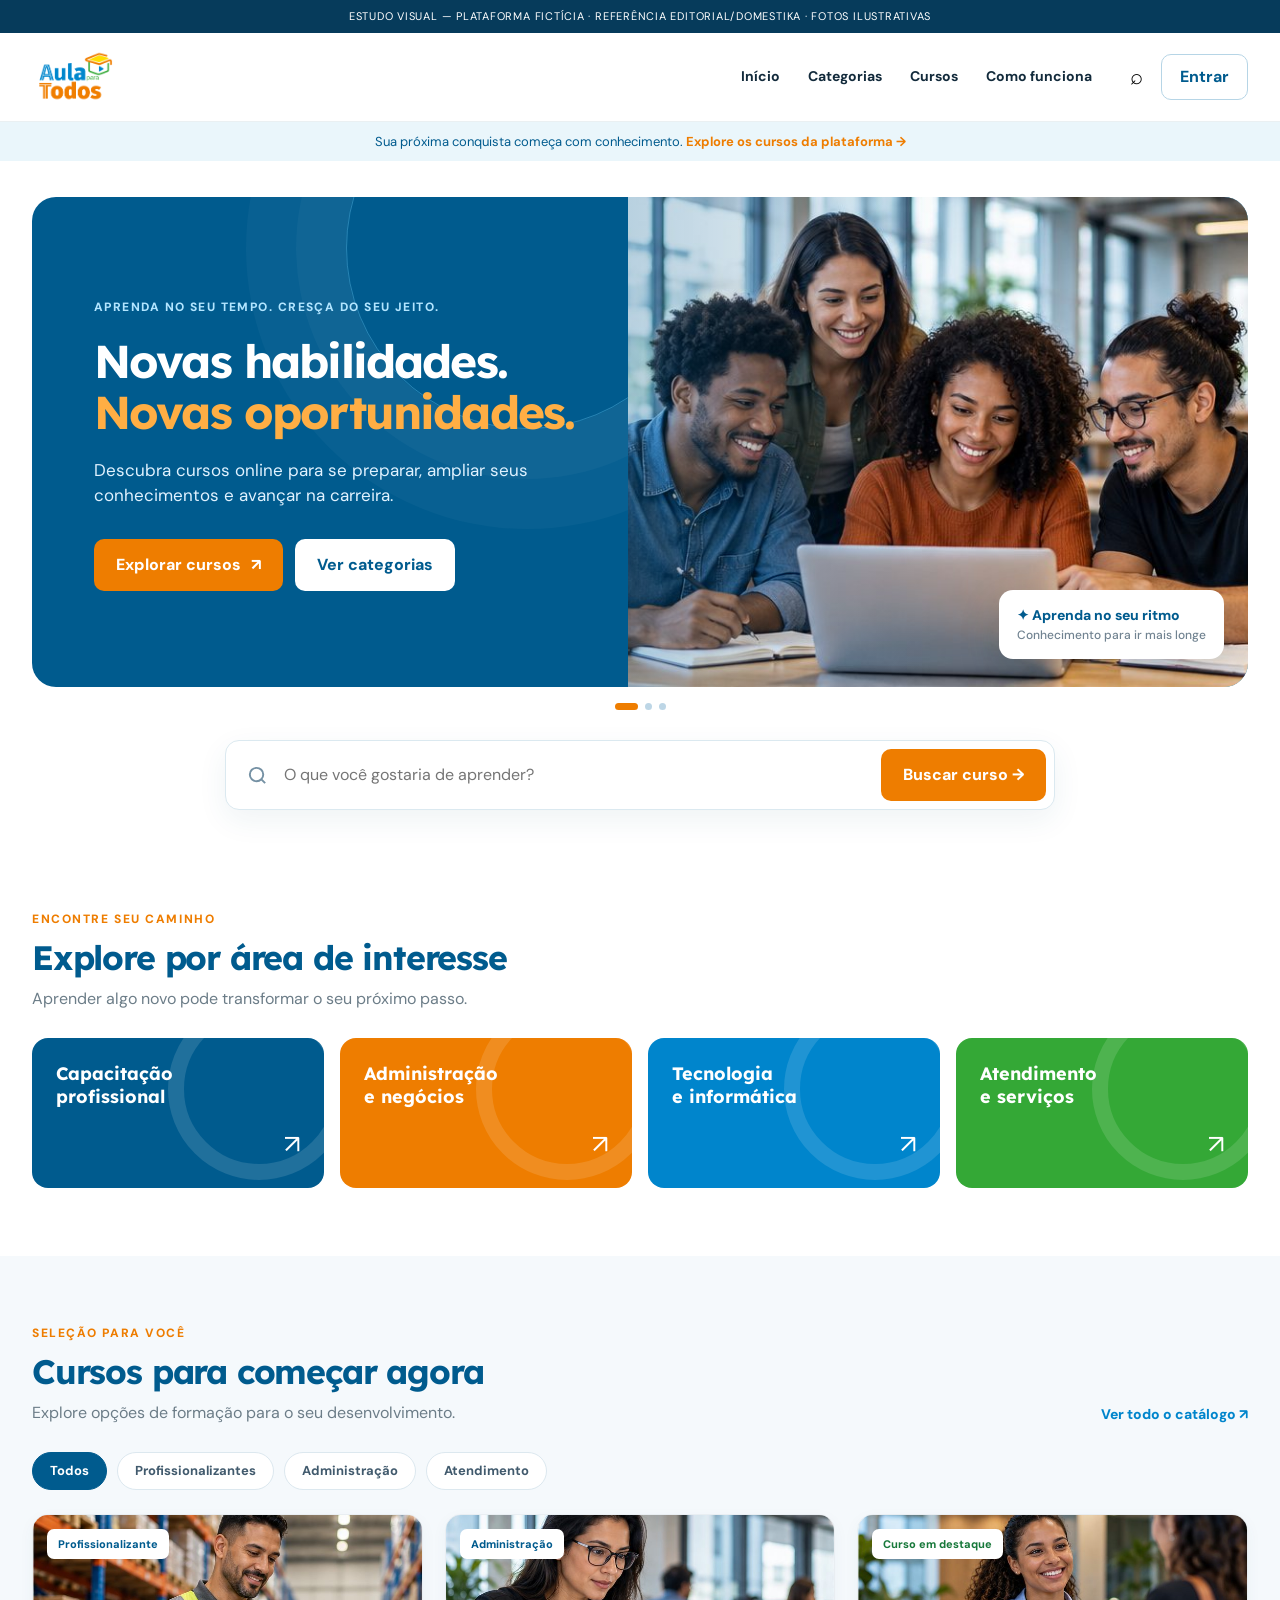
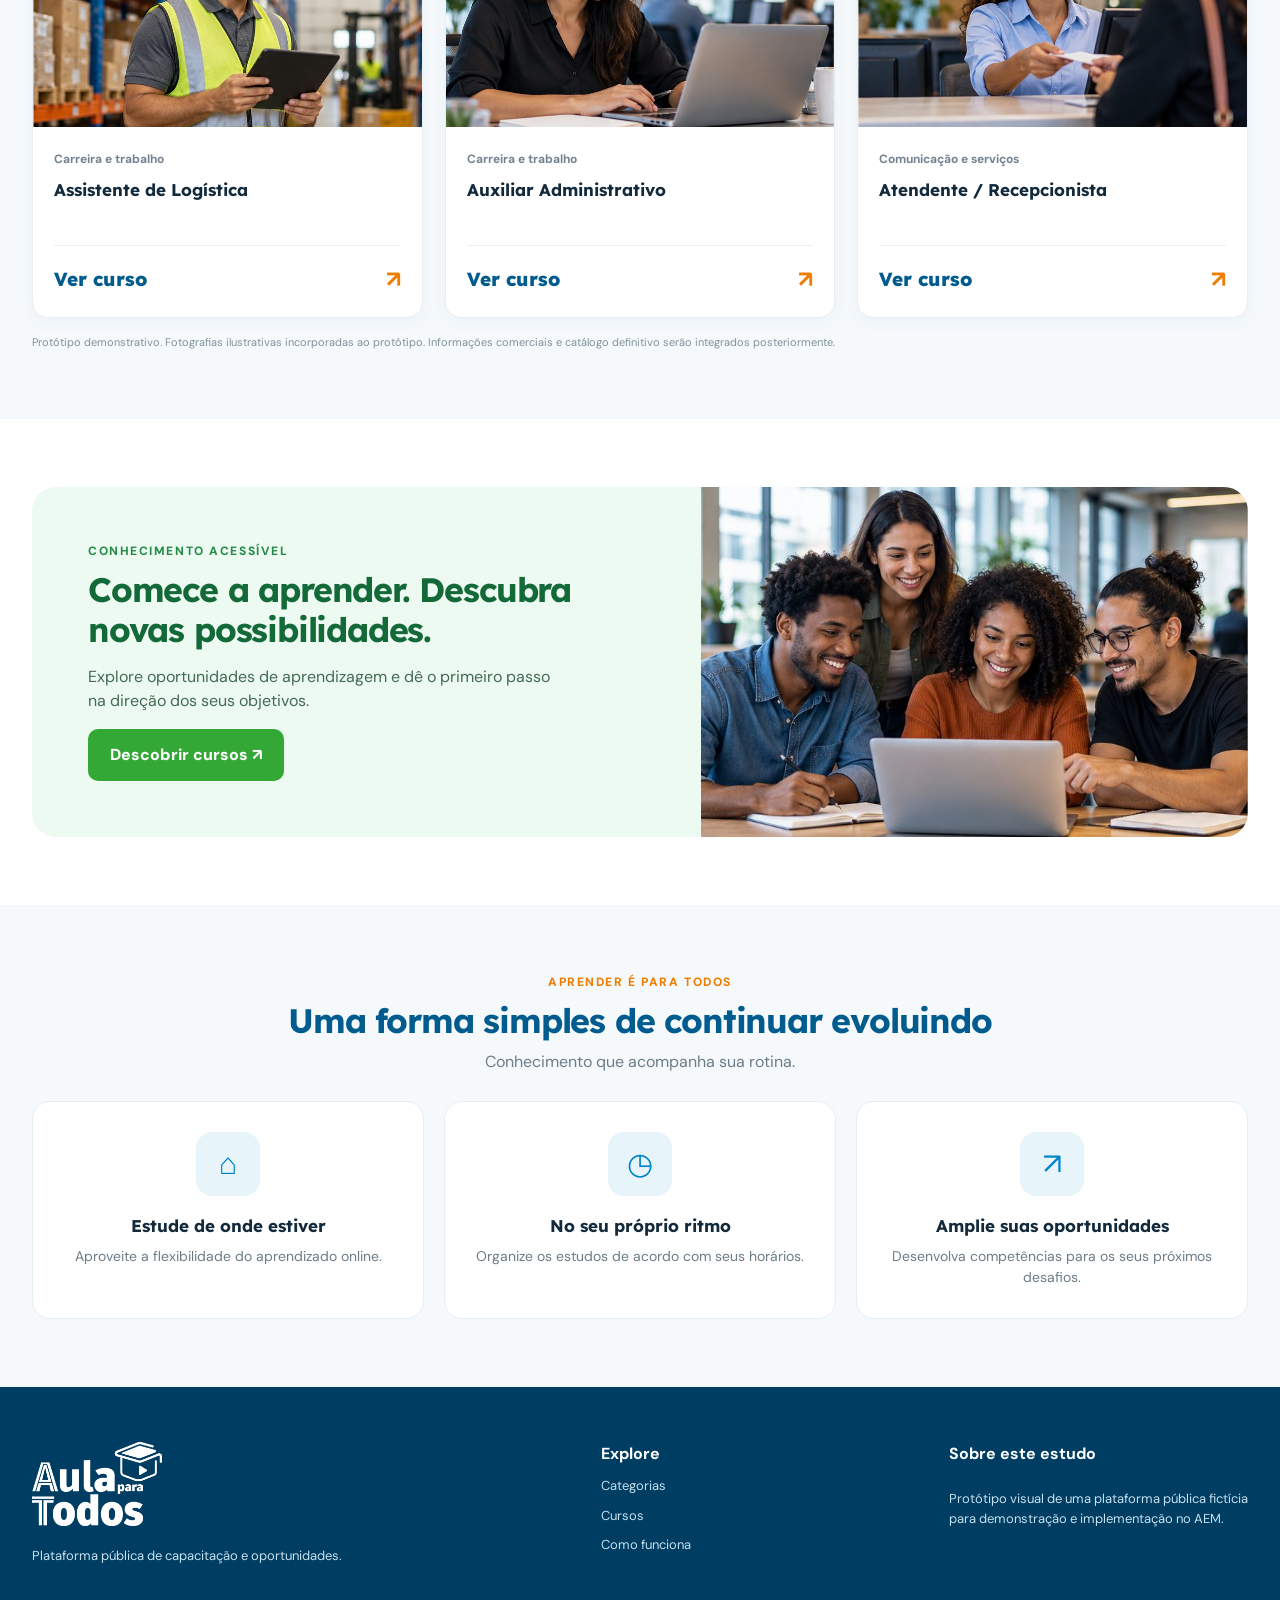
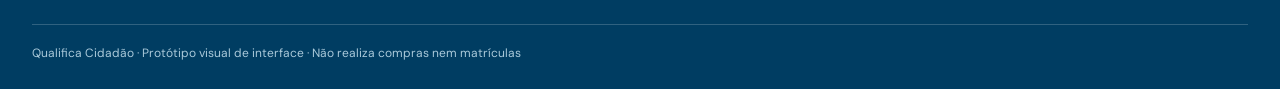
==== commit f9cfcaac: "Add files via upload" ====
--- a/index.html
+++ b/index.html
@@ -1,7 +1,7 @@
 <!DOCTYPE html>
-<html lang="pt-BR"><head><meta charset="utf-8"/><meta content="width=device-width, initial-scale=1" name="viewport"/><title>Aula para Todos — Protótipo visual V2</title><link href="https://fonts.googleapis.com" rel="preconnect"/><link crossorigin="" href="https://fonts.gstatic.com" rel="preconnect"/><link href="https://fonts.googleapis.com/css2?family=DM+Sans:wght@400;500;600;700&amp;family=Lexend:wght@400;500;600;700;800&amp;display=swap" rel="stylesheet"/><style>
+<html lang="pt-BR"><head><meta charset="utf-8"/><meta content="width=device-width, initial-scale=1" name="viewport"/><title>Qualifica Cidadão — Protótipo visual</title><link href="https://fonts.googleapis.com" rel="preconnect"/><link crossorigin="" href="https://fonts.gstatic.com" rel="preconnect"/><link href="https://fonts.googleapis.com/css2?family=DM+Sans:wght@400;500;600;700&amp;family=Lexend:wght@400;500;600;700;800&amp;display=swap" rel="stylesheet"/><style>
 :root{--blue:#0085cc;--orange:#ee7d00;--green:#34a836;--navy:#005b8e;--sky:#4ca9e0;--cream:#f5f8fb;--ink:#122a3b;--muted:#6c7d88}*{box-sizing:border-box}html{scroll-behavior:smooth}body{margin:0;color:var(--ink);font:16px/1.5 'DM Sans',Arial,sans-serif;background:white}h1,h2,h3,strong.logo-title{font-family:Lexend,Arial,sans-serif}a{text-decoration:none;color:inherit}button,input{font:inherit}button{cursor:pointer}img{max-width:100%}.wrap{width:min(1240px,calc(100% - 64px));margin-inline:auto}.prototype-note{background:#063b5b;color:white;text-align:center;padding:8px 12px;font-size:11px;letter-spacing:.07em}.nav{position:sticky;top:0;background:#fff;z-index:30;border-bottom:1px solid #eaf0f2}.nav-inner{height:88px;display:flex;align-items:center;gap:32px}.logo{display:flex;align-items:center;flex-shrink:0}.logo img{height:66px;width:auto;display:block;object-fit:contain}.nav-links{display:flex;gap:28px;margin-left:auto;align-items:center;font-weight:700;font-size:14px}.nav-links a:hover{color:var(--blue)}.nav-tools{display:flex;align-items:center;gap:12px}.nav-icon{border:0;background:transparent;font-size:22px}.enter{color:var(--navy);border:1px solid #b6d5e6;background:#fff;border-radius:10px;padding:10px 18px;font-weight:700}.enter:hover{border-color:var(--blue)}.strip{background:#eaf6fb;padding:10px 15px;text-align:center;color:var(--navy);font-size:13px}.strip b{color:var(--orange)}.hero{padding:36px 0 28px}.hero-main{display:grid;grid-template-columns: .98fr 1.02fr;min-height:490px;overflow:hidden;border-radius:24px;background:#005b8e}.hero-copy{padding:65px 30px 60px 62px;color:white;display:flex;flex-direction:column;justify-content:center;position:relative;isolation:isolate}.hero-copy:before{content:'';position:absolute;z-index:-1;right:-80px;top:-130px;width:360px;height:360px;border:1px solid #78d4ff55;border-radius:50%;box-shadow:0 0 0 50px #ffffff08,0 0 0 100px #ffffff08}.eyebrow{color:#b2e5ff;text-transform:uppercase;letter-spacing:.12em;font-size:12px;font-weight:800}.hero h1{font-size:clamp(34px,3.6vw,55px);line-height:1.1;margin:20px 0;letter-spacing:-.04em;font-weight:700}.hero h1 em{color:#ffae44;font-style:normal}.hero p{color:#e0f2ff;max-width:470px;font-size:17px;margin:0 0 30px}.actions{display:flex;gap:12px;flex-wrap:wrap}.btn{border:0;background:var(--orange);color:#fff;padding:14px 22px;border-radius:10px;font-weight:800;display:inline-flex;align-items:center;gap:10px;justify-content:center}.btn:hover{background:#d86b00}.btn-light{background:white;color:var(--navy)}.btn-light:hover{background:#eefaff}.hero-photo{min-height:450px;position:relative;background:#9fd3e8;overflow:hidden}.hero-photo img{width:100%;height:100%;position:absolute;object-fit:cover;object-position:center;inset:0}.hero-photo:after{content:'';position:absolute;inset:0;background:linear-gradient(90deg,#005b8e44,transparent 50%)}.hero-sticker{position:absolute;bottom:28px;right:24px;background:white;border-radius:14px;padding:15px 18px;z-index:2;box-shadow:0 15px 40px #123c552e;color:var(--navy);font-weight:800;font-size:14px}.hero-sticker span{display:block;font-size:12px;color:#718391;font-weight:500}.dots{display:flex;justify-content:center;gap:7px;margin-top:16px}.dots span{width:7px;height:7px;border-radius:99px;background:#bdd6e6}.dots span:first-child{width:23px;background:var(--orange)}.quick-search{margin:30px auto 4px;display:flex;align-items:center;gap:15px;border:1px solid #dbe9f0;max-width:830px;border-radius:14px;background:white;box-shadow:0 10px 30px #16527812;padding:8px 8px 8px 20px}.quick-search svg{flex-shrink:0;color:#7591a4}.quick-search input{border:0;outline:0;flex:1;min-width:0;padding:11px 0}.section{padding:68px 0}.light{background:#f5f9fc}.section-title{display:flex;align-items:end;justify-content:space-between;gap:20px;margin-bottom:27px}.kicker{font-size:12px;text-transform:uppercase;color:var(--orange);font-weight:800;letter-spacing:.13em;margin-bottom:9px}.section h2{font-size:clamp(25px,2.65vw,35px);line-height:1.18;margin:0;color:var(--navy);letter-spacing:-.035em}.section .desc{color:var(--muted);margin:10px 0 0}.view-all{color:var(--blue);font-weight:800;font-size:14px;white-space:nowrap}.categories{display:grid;grid-template-columns:repeat(4,1fr);gap:16px}.category{position:relative;min-height:150px;padding:24px;overflow:hidden;border-radius:16px;color:white;display:flex;justify-content:space-between;flex-direction:column;background:var(--navy)}.category:nth-child(2){background:#ee7d00}.category:nth-child(3){background:#0085cc}.category:nth-child(4){background:#34a836}.category:before{content:'';position:absolute;right:-26px;top:-40px;border:16px solid #ffffff20;border-radius:50%;width:150px;height:150px}.category b{font-family:Lexend;font-size:18px;line-height:1.28;z-index:1}.category .arrow{align-self:flex-end;font-size:26px;z-index:1}.filterbar{display:flex;align-items:center;gap:10px;flex-wrap:wrap;margin-bottom:24px}.chip{border:1px solid #dce8ef;color:#415a6d;border-radius:99px;padding:8px 17px;background:white;font-size:13px;font-weight:700}.chip.active,.chip:hover{background:var(--navy);border-color:var(--navy);color:#fff}.course-grid{display:grid;grid-template-columns:repeat(3,1fr);gap:22px}.course{background:white;border-radius:16px;overflow:hidden;border:1px solid #e9eef2;box-shadow:0 5px 16px #1c55750b;transition:.2s}.course:hover{transform:translateY(-3px);box-shadow:0 15px 35px #1c55751a}.photo{height:212px;position:relative;overflow:hidden;background:#d2e9f3}.photo img{width:100%;height:100%;object-fit:cover;display:block;transition:transform .3s}.course:hover .photo img{transform:scale(1.045)}.pill{position:absolute;left:14px;top:14px;background:#fff;color:var(--navy);font-size:11px;font-weight:800;padding:7px 11px;border-radius:7px}.pill.free{color:#17783a}.course-content{padding:19px 21px 21px}.course-content small{font-size:12px;font-weight:700;color:#718392}.course-content h3{font-size:17px;line-height:1.35;margin:9px 0 18px;min-height:48px}.course-bottom{display:flex;justify-content:space-between;align-items:center;border-top:1px solid #edf1f4;padding-top:16px}.price{font:800 19px Lexend;color:var(--navy)}.price.gratis{color:#248842}.mini-arrow{color:var(--orange);font-size:23px;font-weight:800}.show-none{display:none!important}.no-results{display:none;color:var(--muted);padding:20px}.banner-grid{display:grid;grid-template-columns:1.1fr .9fr;border-radius:24px;overflow:hidden;min-height:350px;background:#edfaf2}.feature-promo{padding:52px 56px;display:flex;flex-direction:column;justify-content:center}.feature-promo h2{color:#146938;max-width:540px}.feature-promo p{max-width:470px;color:#456957}.feature-promo .btn{align-self:flex-start;background:var(--green)}.banner-img{height:100%;min-height:330px;position:relative}.banner-img img{height:100%;width:100%;object-fit:cover;position:absolute}.benefits{display:grid;grid-template-columns:repeat(3,1fr);gap:20px}.benefit{padding:30px;text-align:center;background:#fff;border-radius:18px;border:1px solid #e4eef3}.benefit .icon{background:#e7f5fb;color:var(--blue);height:64px;width:64px;display:grid;place-items:center;border-radius:16px;font-size:30px;margin:auto auto 17px}.benefit h3{margin:0 0 8px;font-size:17px}.benefit p{color:var(--muted);margin:0;font-size:14px}.foot{background:#003d62;color:white;padding:55px 0 27px}.foot-inner{display:flex;align-items:flex-start;justify-content:space-between;gap:36px}.foot-brand{padding:0;border-radius:0;background:transparent;display:inline-flex;align-items:center}.foot-brand img{height:84px;width:auto;max-width:250px;display:block}.foot p,.foot a{color:#c4e1ef;font-size:13px}.foot-links{display:flex;flex-direction:column;gap:10px}.foot-bottom{margin-top:45px;padding-top:19px;border-top:1px solid #ffffff30;font-size:12px;color:#a9c9da}.photo-credit{font-size:11px;color:#80919b;margin-top:16px}.mobile-menu{display:none}.image-fail{display:grid;place-items:center;background:linear-gradient(130deg,#c0e8ee,#8ec0da)}@media(max-width:990px){.wrap{width:min(100% - 38px,1240px)}.nav-links{gap:15px}.nav-inner{gap:18px}.hero-copy{padding:40px}.categories{grid-template-columns:repeat(2,1fr)}.course-grid{grid-template-columns:repeat(2,1fr)}.hero-main{min-height:420px}.hero-photo{min-height:390px}}@media(max-width:680px){.nav-inner{height:72px}.logo img{height:51px}.nav-links{display:none}.mobile-menu{display:block;margin-left:auto;border:0;background:white;font-size:24px}.nav-tools .enter{padding:8px 12px}.nav-tools .nav-icon{display:none}.strip{font-size:11px}.hero{padding-top:18px}.hero-main,.banner-grid{grid-template-columns:1fr}.hero-copy{padding:36px 27px}.hero h1{font-size:35px}.hero-photo{min-height:270px}.hero-sticker{bottom:14px;right:14px}.quick-search{gap:8px;flex-wrap:wrap}.quick-search .btn{width:100%}.section{padding:47px 0}.section-title{align-items:start}.section h2{font-size:27px}.categories{gap:10px}.category{min-height:130px;padding:18px}.category b{font-size:15px}.course-grid,.benefits{grid-template-columns:1fr}.photo{height:230px}.feature-promo{padding:32px 25px}.banner-img{min-height:220px}.foot-inner{flex-direction:column}.view-all{font-size:12px}}
-.foot-brand img{max-width:min(250px,100%);width:auto;height:84px;object-fit:contain;object-position:left center}</style><style>.course-link{display:block;color:inherit;text-decoration:none;height:100%}.course-link:focus-visible{outline:3px solid #ee7d00;outline-offset:3px;border-radius:15px}.course-link:hover .course-bottom .price{text-decoration:underline}</style></head><body><div class="prototype-note">ESTUDO VISUAL — VERSÃO 2 · REFERÊNCIA EDITORIAL/DOMESTIKA · FOTOS ILUSTRATIVAS</div><header class="nav"><div class="wrap nav-inner"><a aria-label="Aula para Todos, voltar ao início" class="logo" href="#inicio"><img alt="Aula para Todos" src="assets/logo-cabecalho.png"/></a><nav class="nav-links"><a href="#inicio">Início</a><a href="#categorias">Categorias</a><a href="cursos.html">Cursos</a><a href="#vantagens">Como funciona</a></nav><button class="mobile-menu" onclick="document.querySelector('.nav-links').style.display=document.querySelector('.nav-links').style.display==='flex'?'none':'flex'" title="Menu">☰</button><div class="nav-tools"><button class="nav-icon" onclick="document.getElementById('search').focus()" title="Busca">⌕</button><button class="enter" onclick="alert('Acesso de alunos: integração futura com Adobe Learning Manager.')">Entrar</button></div></div></header><div class="strip">Sua próxima conquista começa com conhecimento. <b>Explore nossos cursos →</b></div><main id="inicio"><section class="hero"><div class="wrap"><div class="hero-main"><div class="hero-copy"><div class="eyebrow">Aprenda no seu tempo. Cresça do seu jeito.</div><h1>Novas habilidades. <em>Novas oportunidades.</em></h1><p>Descubra cursos online para se preparar, ampliar seus conhecimentos e avançar na carreira.</p><div class="actions"><a class="btn" href="cursos.html">Explorar cursos <span>↗</span></a><a class="btn btn-light" href="#categorias">Ver categorias</a></div></div><div class="hero-photo"><img alt="Pessoas reunidas aprendendo com computadores" onerror="this.style.display='none'" src="assets/banner-principal.jpg"/><div class="hero-sticker">✦ Aprenda no seu ritmo<span>Conhecimento para ir mais longe</span></div></div></div><div aria-hidden="true" class="dots"><span></span><span></span><span></span></div><form class="quick-search" id="searchForm"><svg fill="none" height="23" stroke="currentColor" stroke-width="2" viewbox="0 0 24 24" width="23"><circle cx="11" cy="11" r="7"></circle><path d="m20 20-4-4"></path></svg><input aria-label="Buscar cursos" id="search" placeholder="O que você gostaria de aprender?"/><button class="btn" type="submit">Buscar curso →</button></form></div></section><section class="section" id="categorias"><div class="wrap"><div class="section-title"><div><div class="kicker">Encontre seu caminho</div><h2>Explore por área de interesse</h2><p class="desc">Aprender algo novo pode transformar o seu próximo passo.</p></div></div><div class="categories"><a class="category" data-cat="Profissional" href="cursos.html"><b>Capacitação<br/>profissional</b><span class="arrow">↗</span></a><a class="category" data-cat="Administração" href="cursos.html"><b>Administração<br/>e negócios</b><span class="arrow">↗</span></a><a class="category" data-cat="Tecnologia" href="cursos.html"><b>Tecnologia<br/>e informática</b><span class="arrow">↗</span></a><a class="category" data-cat="Atendimento" href="cursos.html"><b>Atendimento<br/>e serviços</b><span class="arrow">↗</span></a></div></div></section><section class="section light" id="cursos"><div class="wrap"><div class="section-title"><div><div class="kicker">Seleção para você</div><h2>Cursos para começar agora</h2><p class="desc">Explore opções de formação para o seu desenvolvimento.</p></div><a class="view-all" href="cursos.html">Ver todo o catálogo ↗</a></div><div class="filterbar"><button class="chip active" data-filter="Todos">Todos</button><button class="chip" data-filter="Profissional">Profissionalizantes</button><button class="chip" data-filter="Administração">Administração</button><button class="chip" data-filter="Atendimento">Atendimento</button></div><div class="course-grid" id="courseGrid"><article class="course" data-category="Profissional" data-name="assistente de logística"><a aria-label="Ver curso Assistente de Logística" class="course-link" href="curso.html?curso=logistica"><div class="photo"><img alt="Operação de logística em centro de distribuição" loading="lazy" src="assets/curso-logistica.jpg"/><span class="pill">Profissionalizante</span></div><div class="course-content"><small>Carreira e trabalho</small><h3>Assistente de Logística</h3><div class="course-bottom"><span class="price">Ver curso</span><span class="mini-arrow">↗</span></div></div></a></article><article class="course" data-category="Administração" data-name="auxiliar administrativo"><a aria-label="Ver curso Auxiliar Administrativo" class="course-link" href="curso.html?curso=administrativo"><div class="photo"><img alt="Ambiente de trabalho administrativo" loading="lazy" src="assets/curso-administrativo.jpg"/><span class="pill">Administração</span></div><div class="course-content"><small>Carreira e trabalho</small><h3>Auxiliar Administrativo</h3><div class="course-bottom"><span class="price">Ver curso</span><span class="mini-arrow">↗</span></div></div></a></article><article class="course" data-category="Atendimento" data-name="atendente recepcionista"><a aria-label="Ver curso Atendente / Recepcionista" class="course-link" href="curso.html?curso=recepcionista"><div class="photo"><img alt="Profissionais trabalhando em atendimento e equipe" loading="lazy" src="assets/curso-recepcionista.jpg"/><span class="pill free">Curso em destaque</span></div><div class="course-content"><small>Comunicação e serviços</small><h3>Atendente / Recepcionista</h3><div class="course-bottom"><span class="price">Ver curso</span><span class="mini-arrow">↗</span></div></div></a></article></div><p class="no-results" id="noResults">Nenhum curso demonstrativo encontrado com esses termos.</p><div class="photo-credit">Protótipo demonstrativo. Fotografias ilustrativas incorporadas ao protótipo. Informações comerciais e catálogo definitivo serão integrados posteriormente.</div></div></section><section class="section"><div class="wrap"><div class="banner-grid"><div class="feature-promo"><div class="kicker" style="color:#258d49">Conhecimento acessível</div><h2>Comece a aprender. Descubra novas possibilidades.</h2><p>Explore oportunidades de aprendizagem e dê o primeiro passo na direção dos seus objetivos.</p><a class="btn" href="cursos.html">Descobrir cursos ↗</a></div><div class="banner-img"><img alt="Pessoas utilizando tecnologia para trabalhar e aprender" loading="lazy" src="assets/banner-promocional.jpg"/></div></div></div></section><section class="section light" id="vantagens"><div class="wrap"><div class="section-title" style="justify-content:center;text-align:center"><div><div class="kicker">Aprender é para todos</div><h2>Uma forma simples de continuar evoluindo</h2><p class="desc">Conhecimento que acompanha sua rotina.</p></div></div><div class="benefits"><div class="benefit"><div class="icon">⌂</div><h3>Estude de onde estiver</h3><p>Aproveite a flexibilidade do aprendizado online.</p></div><div class="benefit"><div class="icon">◷</div><h3>No seu próprio ritmo</h3><p>Organize os estudos de acordo com seus horários.</p></div><div class="benefit"><div class="icon">↗</div><h3>Amplie suas oportunidades</h3><p>Desenvolva competências para os seus próximos desafios.</p></div></div></div></section></main><footer class="foot"><div class="wrap"><div class="foot-inner"><div><div class="foot-brand"><img alt="Aula para Todos — logotipo branco" src="assets/logo-rodape.png"/></div><p>Aprendizado para novas possibilidades.</p></div><div class="foot-links"><strong>Explore</strong><a href="#categorias">Categorias</a><a href="cursos.html">Cursos</a><a href="#vantagens">Como funciona</a></div><div class="foot-links"><strong>Sobre este estudo</strong><p>Protótipo visual do novo portal<br/>para implementação no AEM.</p></div></div><div class="foot-bottom">Aula para Todos · Protótipo visual de interface · Não realiza compras nem matrículas</div></div></footer><script>
+.foot-brand img{max-width:min(250px,100%);width:auto;height:84px;object-fit:contain;object-position:left center}</style><style>.course-link{display:block;color:inherit;text-decoration:none;height:100%}.course-link:focus-visible{outline:3px solid #ee7d00;outline-offset:3px;border-radius:15px}.course-link:hover .course-bottom .price{text-decoration:underline}</style></head><body><div class="prototype-note">ESTUDO VISUAL — PLATAFORMA FICTÍCIA · REFERÊNCIA EDITORIAL/DOMESTIKA · FOTOS ILUSTRATIVAS</div><header class="nav"><div class="wrap nav-inner"><a aria-label="Qualifica Cidadão, voltar ao início" class="logo" href="#inicio"><img alt="Qualifica Cidadão" src="assets/logo-cabecalho.png"/></a><nav class="nav-links"><a href="#inicio">Início</a><a href="#categorias">Categorias</a><a href="cursos.html">Cursos</a><a href="#vantagens">Como funciona</a></nav><button class="mobile-menu" onclick="document.querySelector('.nav-links').style.display=document.querySelector('.nav-links').style.display==='flex'?'none':'flex'" title="Menu">☰</button><div class="nav-tools"><button class="nav-icon" onclick="document.getElementById('search').focus()" title="Busca">⌕</button><button class="enter" onclick="alert('Acesso de alunos: integração futura com Adobe Learning Manager em ambiente demonstrativo.')">Entrar</button></div></div></header><div class="strip">Sua próxima conquista começa com conhecimento. <b>Explore os cursos da plataforma →</b></div><main id="inicio"><section class="hero"><div class="wrap"><div class="hero-main"><div class="hero-copy"><div class="eyebrow">Aprenda no seu tempo. Cresça do seu jeito.</div><h1>Novas habilidades. <em>Novas oportunidades.</em></h1><p>Descubra cursos online para se preparar, ampliar seus conhecimentos e avançar na carreira.</p><div class="actions"><a class="btn" href="cursos.html">Explorar cursos <span>↗</span></a><a class="btn btn-light" href="#categorias">Ver categorias</a></div></div><div class="hero-photo"><img alt="Pessoas reunidas aprendendo com computadores" onerror="this.style.display='none'" src="assets/banner-principal.jpg"/><div class="hero-sticker">✦ Aprenda no seu ritmo<span>Conhecimento para ir mais longe</span></div></div></div><div aria-hidden="true" class="dots"><span></span><span></span><span></span></div><form class="quick-search" id="searchForm"><svg fill="none" height="23" stroke="currentColor" stroke-width="2" viewbox="0 0 24 24" width="23"><circle cx="11" cy="11" r="7"></circle><path d="m20 20-4-4"></path></svg><input aria-label="Buscar cursos" id="search" placeholder="O que você gostaria de aprender?"/><button class="btn" type="submit">Buscar curso →</button></form></div></section><section class="section" id="categorias"><div class="wrap"><div class="section-title"><div><div class="kicker">Encontre seu caminho</div><h2>Explore por área de interesse</h2><p class="desc">Aprender algo novo pode transformar o seu próximo passo.</p></div></div><div class="categories"><a class="category" data-cat="Profissional" href="cursos.html"><b>Capacitação<br/>profissional</b><span class="arrow">↗</span></a><a class="category" data-cat="Administração" href="cursos.html"><b>Administração<br/>e negócios</b><span class="arrow">↗</span></a><a class="category" data-cat="Tecnologia" href="cursos.html"><b>Tecnologia<br/>e informática</b><span class="arrow">↗</span></a><a class="category" data-cat="Atendimento" href="cursos.html"><b>Atendimento<br/>e serviços</b><span class="arrow">↗</span></a></div></div></section><section class="section light" id="cursos"><div class="wrap"><div class="section-title"><div><div class="kicker">Seleção para você</div><h2>Cursos para começar agora</h2><p class="desc">Explore opções de formação para o seu desenvolvimento.</p></div><a class="view-all" href="cursos.html">Ver todo o catálogo ↗</a></div><div class="filterbar"><button class="chip active" data-filter="Todos">Todos</button><button class="chip" data-filter="Profissional">Profissionalizantes</button><button class="chip" data-filter="Administração">Administração</button><button class="chip" data-filter="Atendimento">Atendimento</button></div><div class="course-grid" id="courseGrid"><article class="course" data-category="Profissional" data-name="assistente de logística"><a aria-label="Ver curso Assistente de Logística" class="course-link" href="curso.html?curso=logistica"><div class="photo"><img alt="Operação de logística em centro de distribuição" loading="lazy" src="assets/curso-logistica.jpg"/><span class="pill">Profissionalizante</span></div><div class="course-content"><small>Carreira e trabalho</small><h3>Assistente de Logística</h3><div class="course-bottom"><span class="price">Ver curso</span><span class="mini-arrow">↗</span></div></div></a></article><article class="course" data-category="Administração" data-name="auxiliar administrativo"><a aria-label="Ver curso Auxiliar Administrativo" class="course-link" href="curso.html?curso=administrativo"><div class="photo"><img alt="Ambiente de trabalho administrativo" loading="lazy" src="assets/curso-administrativo.jpg"/><span class="pill">Administração</span></div><div class="course-content"><small>Carreira e trabalho</small><h3>Auxiliar Administrativo</h3><div class="course-bottom"><span class="price">Ver curso</span><span class="mini-arrow">↗</span></div></div></a></article><article class="course" data-category="Atendimento" data-name="atendente recepcionista"><a aria-label="Ver curso Atendente / Recepcionista" class="course-link" href="curso.html?curso=recepcionista"><div class="photo"><img alt="Profissionais trabalhando em atendimento e equipe" loading="lazy" src="assets/curso-recepcionista.jpg"/><span class="pill free">Curso em destaque</span></div><div class="course-content"><small>Comunicação e serviços</small><h3>Atendente / Recepcionista</h3><div class="course-bottom"><span class="price">Ver curso</span><span class="mini-arrow">↗</span></div></div></a></article></div><p class="no-results" id="noResults">Nenhum curso demonstrativo encontrado com esses termos.</p><div class="photo-credit">Protótipo demonstrativo. Fotografias ilustrativas incorporadas ao protótipo. Informações comerciais e catálogo definitivo serão integrados posteriormente.</div></div></section><section class="section"><div class="wrap"><div class="banner-grid"><div class="feature-promo"><div class="kicker" style="color:#258d49">Conhecimento acessível</div><h2>Comece a aprender. Descubra novas possibilidades.</h2><p>Explore oportunidades de aprendizagem e dê o primeiro passo na direção dos seus objetivos.</p><a class="btn" href="cursos.html">Descobrir cursos ↗</a></div><div class="banner-img"><img alt="Pessoas utilizando tecnologia para trabalhar e aprender" loading="lazy" src="assets/banner-promocional.jpg"/></div></div></div></section><section class="section light" id="vantagens"><div class="wrap"><div class="section-title" style="justify-content:center;text-align:center"><div><div class="kicker">Aprender é para todos</div><h2>Uma forma simples de continuar evoluindo</h2><p class="desc">Conhecimento que acompanha sua rotina.</p></div></div><div class="benefits"><div class="benefit"><div class="icon">⌂</div><h3>Estude de onde estiver</h3><p>Aproveite a flexibilidade do aprendizado online.</p></div><div class="benefit"><div class="icon">◷</div><h3>No seu próprio ritmo</h3><p>Organize os estudos de acordo com seus horários.</p></div><div class="benefit"><div class="icon">↗</div><h3>Amplie suas oportunidades</h3><p>Desenvolva competências para os seus próximos desafios.</p></div></div></div></section></main><footer class="foot"><div class="wrap"><div class="foot-inner"><div><div class="foot-brand"><img alt="Qualifica Cidadão — versão para rodapé" src="assets/logo-rodape.png"/></div><p>Plataforma pública de capacitação e oportunidades.</p></div><div class="foot-links"><strong>Explore</strong><a href="#categorias">Categorias</a><a href="cursos.html">Cursos</a><a href="#vantagens">Como funciona</a></div><div class="foot-links"><strong>Sobre este estudo</strong><p>Protótipo visual de uma plataforma pública fictícia<br/>para demonstração e implementação no AEM.</p></div></div><div class="foot-bottom">Qualifica Cidadão · Protótipo visual de interface · Não realiza compras nem matrículas</div></div></footer><script>
 const cards=[...document.querySelectorAll('.course')],chips=[...document.querySelectorAll('.chip')];let category='Todos';function apply(q=''){let n=0;cards.forEach(c=>{let ok=(category==='Todos'||c.dataset.category===category)&&(!q||c.dataset.name.includes(q));c.classList.toggle('show-none',!ok);if(ok)n++});document.getElementById('noResults').style.display=n?'none':'block'}chips.forEach(b=>b.addEventListener('click',()=>{category=b.dataset.filter;chips.forEach(x=>x.classList.toggle('active',x===b));apply(document.getElementById('search').value.toLowerCase().trim())}));document.getElementById('searchForm').addEventListener('submit',e=>{e.preventDefault();category='Todos';chips.forEach(x=>x.classList.toggle('active',x.dataset.filter==='Todos'));apply(document.getElementById('search').value.toLowerCase().trim());document.getElementById('cursos').scrollIntoView({behavior:'smooth'})});document.querySelectorAll('.category').forEach(c=>c.addEventListener('click',()=>{let cat=c.dataset.cat;if(cat==='Tecnologia')return;category=cat;chips.forEach(x=>x.classList.toggle('active',x.dataset.filter===cat));apply()}));
 </script></body></html>
 <!-- All photos and logos embedded for offline viewing. -->
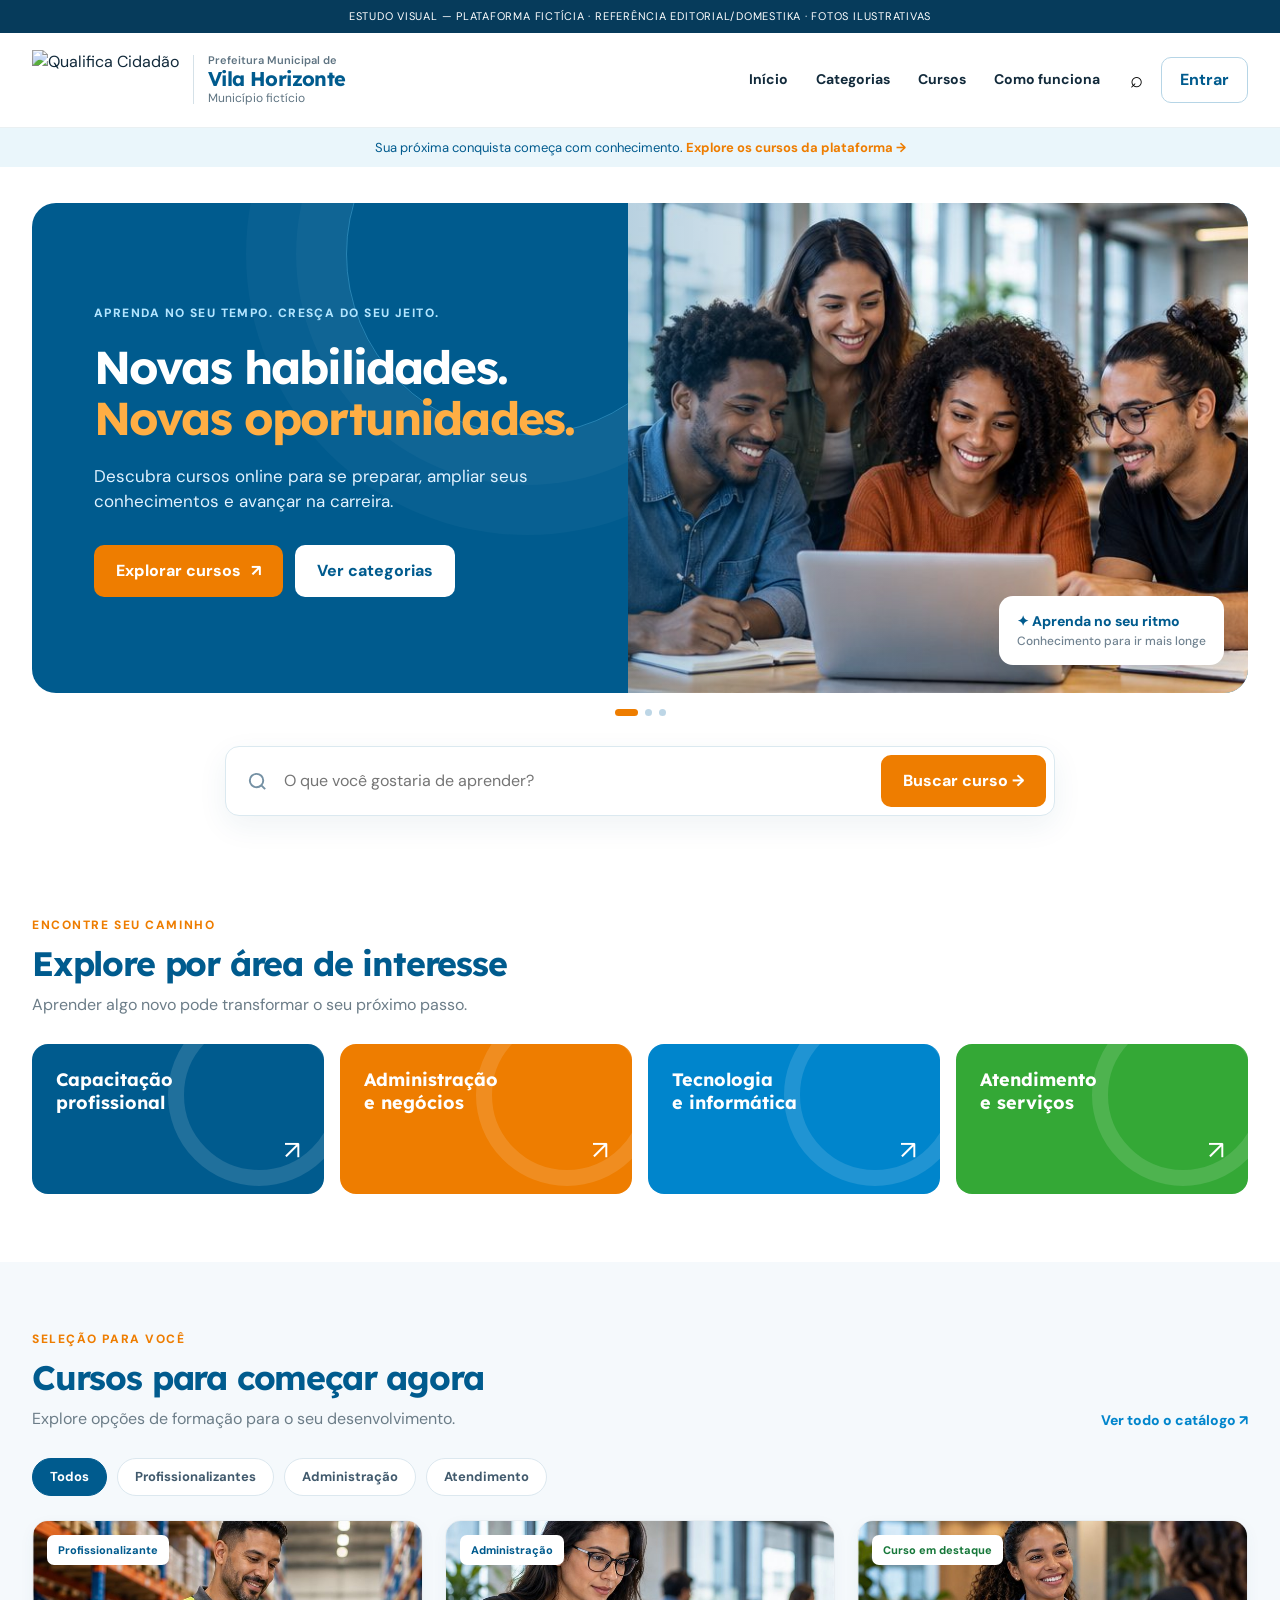
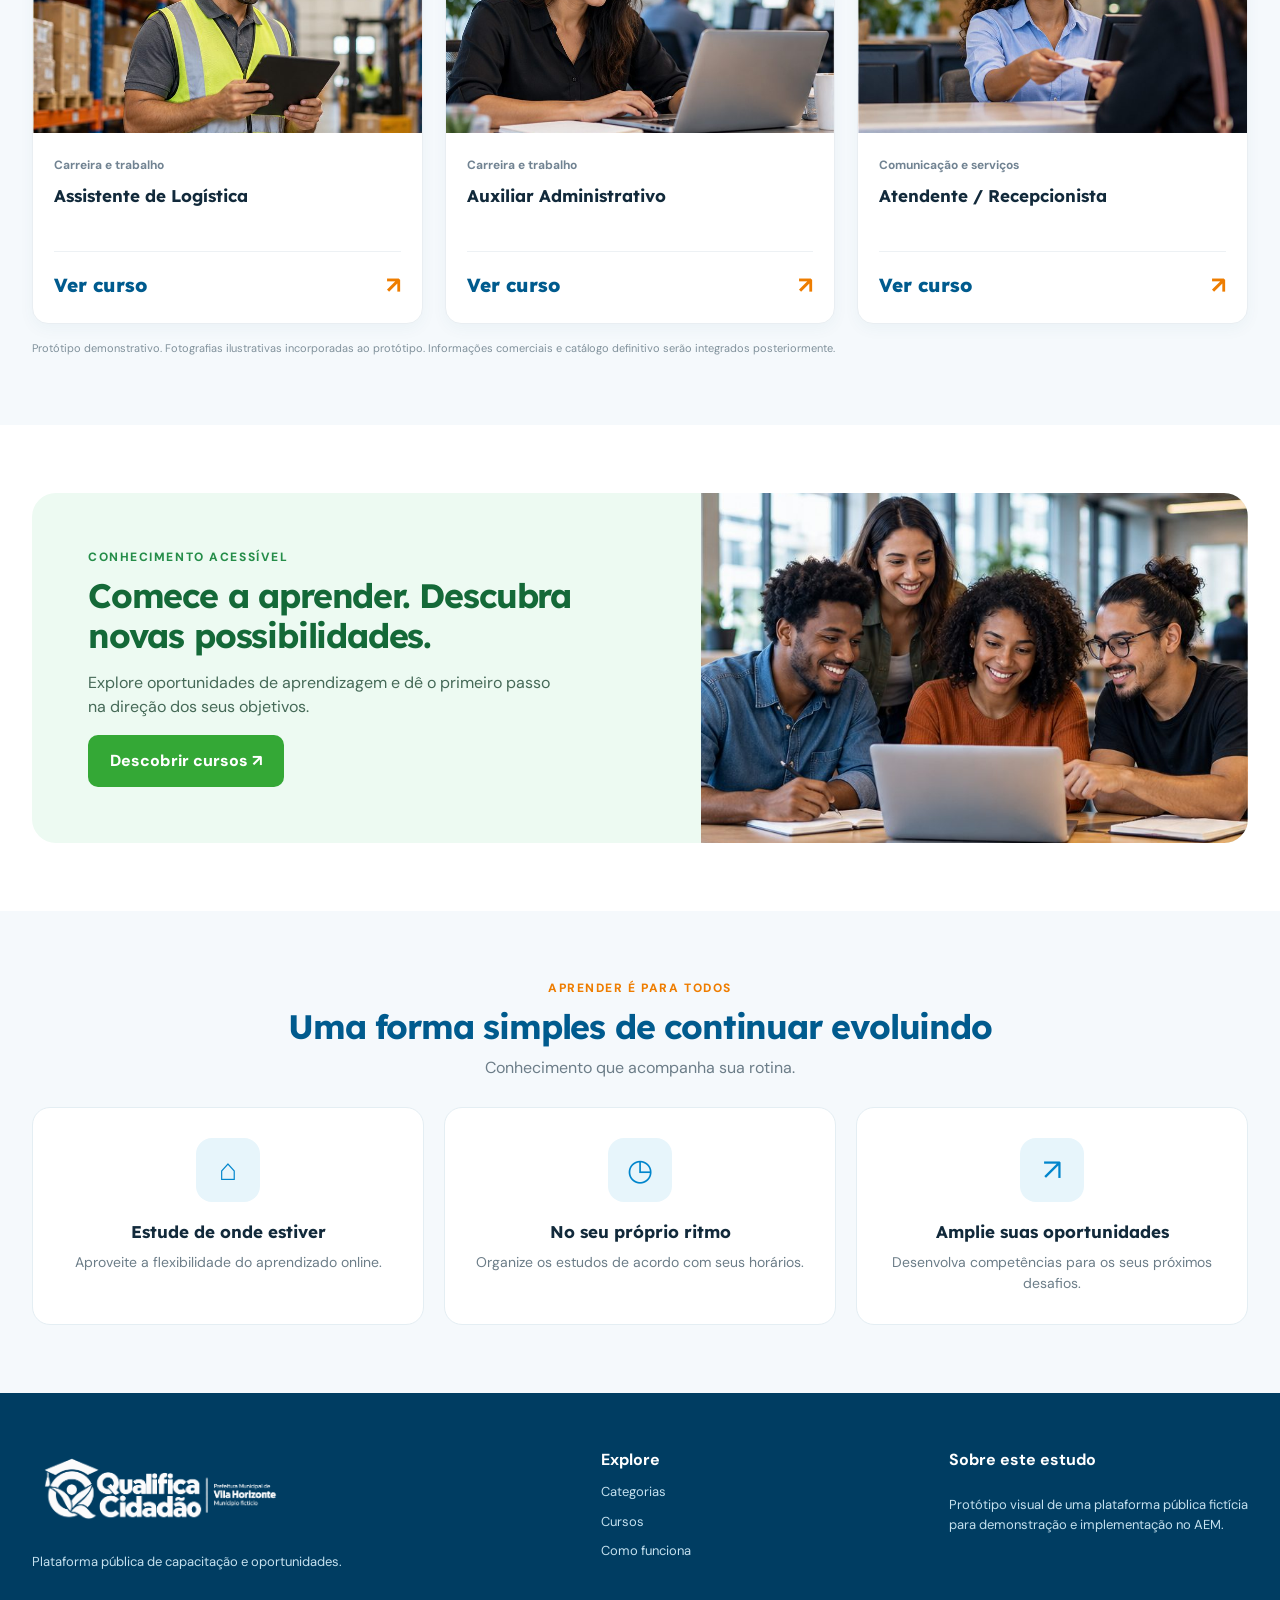
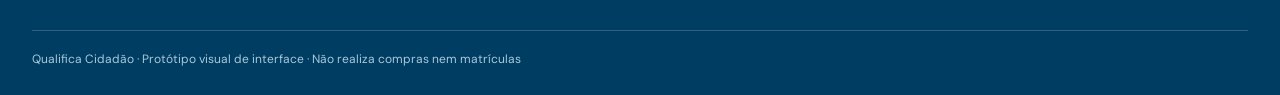
==== commit df836d26: "Add files via upload" ====
--- a/index.html
+++ b/index.html
@@ -1,7 +1,7 @@
 <!DOCTYPE html>
 <html lang="pt-BR"><head><meta charset="utf-8"/><meta content="width=device-width, initial-scale=1" name="viewport"/><title>Qualifica Cidadão — Protótipo visual</title><link href="https://fonts.googleapis.com" rel="preconnect"/><link crossorigin="" href="https://fonts.gstatic.com" rel="preconnect"/><link href="https://fonts.googleapis.com/css2?family=DM+Sans:wght@400;500;600;700&amp;family=Lexend:wght@400;500;600;700;800&amp;display=swap" rel="stylesheet"/><style>
-:root{--blue:#0085cc;--orange:#ee7d00;--green:#34a836;--navy:#005b8e;--sky:#4ca9e0;--cream:#f5f8fb;--ink:#122a3b;--muted:#6c7d88}*{box-sizing:border-box}html{scroll-behavior:smooth}body{margin:0;color:var(--ink);font:16px/1.5 'DM Sans',Arial,sans-serif;background:white}h1,h2,h3,strong.logo-title{font-family:Lexend,Arial,sans-serif}a{text-decoration:none;color:inherit}button,input{font:inherit}button{cursor:pointer}img{max-width:100%}.wrap{width:min(1240px,calc(100% - 64px));margin-inline:auto}.prototype-note{background:#063b5b;color:white;text-align:center;padding:8px 12px;font-size:11px;letter-spacing:.07em}.nav{position:sticky;top:0;background:#fff;z-index:30;border-bottom:1px solid #eaf0f2}.nav-inner{height:88px;display:flex;align-items:center;gap:32px}.logo{display:flex;align-items:center;flex-shrink:0}.logo img{height:66px;width:auto;display:block;object-fit:contain}.nav-links{display:flex;gap:28px;margin-left:auto;align-items:center;font-weight:700;font-size:14px}.nav-links a:hover{color:var(--blue)}.nav-tools{display:flex;align-items:center;gap:12px}.nav-icon{border:0;background:transparent;font-size:22px}.enter{color:var(--navy);border:1px solid #b6d5e6;background:#fff;border-radius:10px;padding:10px 18px;font-weight:700}.enter:hover{border-color:var(--blue)}.strip{background:#eaf6fb;padding:10px 15px;text-align:center;color:var(--navy);font-size:13px}.strip b{color:var(--orange)}.hero{padding:36px 0 28px}.hero-main{display:grid;grid-template-columns: .98fr 1.02fr;min-height:490px;overflow:hidden;border-radius:24px;background:#005b8e}.hero-copy{padding:65px 30px 60px 62px;color:white;display:flex;flex-direction:column;justify-content:center;position:relative;isolation:isolate}.hero-copy:before{content:'';position:absolute;z-index:-1;right:-80px;top:-130px;width:360px;height:360px;border:1px solid #78d4ff55;border-radius:50%;box-shadow:0 0 0 50px #ffffff08,0 0 0 100px #ffffff08}.eyebrow{color:#b2e5ff;text-transform:uppercase;letter-spacing:.12em;font-size:12px;font-weight:800}.hero h1{font-size:clamp(34px,3.6vw,55px);line-height:1.1;margin:20px 0;letter-spacing:-.04em;font-weight:700}.hero h1 em{color:#ffae44;font-style:normal}.hero p{color:#e0f2ff;max-width:470px;font-size:17px;margin:0 0 30px}.actions{display:flex;gap:12px;flex-wrap:wrap}.btn{border:0;background:var(--orange);color:#fff;padding:14px 22px;border-radius:10px;font-weight:800;display:inline-flex;align-items:center;gap:10px;justify-content:center}.btn:hover{background:#d86b00}.btn-light{background:white;color:var(--navy)}.btn-light:hover{background:#eefaff}.hero-photo{min-height:450px;position:relative;background:#9fd3e8;overflow:hidden}.hero-photo img{width:100%;height:100%;position:absolute;object-fit:cover;object-position:center;inset:0}.hero-photo:after{content:'';position:absolute;inset:0;background:linear-gradient(90deg,#005b8e44,transparent 50%)}.hero-sticker{position:absolute;bottom:28px;right:24px;background:white;border-radius:14px;padding:15px 18px;z-index:2;box-shadow:0 15px 40px #123c552e;color:var(--navy);font-weight:800;font-size:14px}.hero-sticker span{display:block;font-size:12px;color:#718391;font-weight:500}.dots{display:flex;justify-content:center;gap:7px;margin-top:16px}.dots span{width:7px;height:7px;border-radius:99px;background:#bdd6e6}.dots span:first-child{width:23px;background:var(--orange)}.quick-search{margin:30px auto 4px;display:flex;align-items:center;gap:15px;border:1px solid #dbe9f0;max-width:830px;border-radius:14px;background:white;box-shadow:0 10px 30px #16527812;padding:8px 8px 8px 20px}.quick-search svg{flex-shrink:0;color:#7591a4}.quick-search input{border:0;outline:0;flex:1;min-width:0;padding:11px 0}.section{padding:68px 0}.light{background:#f5f9fc}.section-title{display:flex;align-items:end;justify-content:space-between;gap:20px;margin-bottom:27px}.kicker{font-size:12px;text-transform:uppercase;color:var(--orange);font-weight:800;letter-spacing:.13em;margin-bottom:9px}.section h2{font-size:clamp(25px,2.65vw,35px);line-height:1.18;margin:0;color:var(--navy);letter-spacing:-.035em}.section .desc{color:var(--muted);margin:10px 0 0}.view-all{color:var(--blue);font-weight:800;font-size:14px;white-space:nowrap}.categories{display:grid;grid-template-columns:repeat(4,1fr);gap:16px}.category{position:relative;min-height:150px;padding:24px;overflow:hidden;border-radius:16px;color:white;display:flex;justify-content:space-between;flex-direction:column;background:var(--navy)}.category:nth-child(2){background:#ee7d00}.category:nth-child(3){background:#0085cc}.category:nth-child(4){background:#34a836}.category:before{content:'';position:absolute;right:-26px;top:-40px;border:16px solid #ffffff20;border-radius:50%;width:150px;height:150px}.category b{font-family:Lexend;font-size:18px;line-height:1.28;z-index:1}.category .arrow{align-self:flex-end;font-size:26px;z-index:1}.filterbar{display:flex;align-items:center;gap:10px;flex-wrap:wrap;margin-bottom:24px}.chip{border:1px solid #dce8ef;color:#415a6d;border-radius:99px;padding:8px 17px;background:white;font-size:13px;font-weight:700}.chip.active,.chip:hover{background:var(--navy);border-color:var(--navy);color:#fff}.course-grid{display:grid;grid-template-columns:repeat(3,1fr);gap:22px}.course{background:white;border-radius:16px;overflow:hidden;border:1px solid #e9eef2;box-shadow:0 5px 16px #1c55750b;transition:.2s}.course:hover{transform:translateY(-3px);box-shadow:0 15px 35px #1c55751a}.photo{height:212px;position:relative;overflow:hidden;background:#d2e9f3}.photo img{width:100%;height:100%;object-fit:cover;display:block;transition:transform .3s}.course:hover .photo img{transform:scale(1.045)}.pill{position:absolute;left:14px;top:14px;background:#fff;color:var(--navy);font-size:11px;font-weight:800;padding:7px 11px;border-radius:7px}.pill.free{color:#17783a}.course-content{padding:19px 21px 21px}.course-content small{font-size:12px;font-weight:700;color:#718392}.course-content h3{font-size:17px;line-height:1.35;margin:9px 0 18px;min-height:48px}.course-bottom{display:flex;justify-content:space-between;align-items:center;border-top:1px solid #edf1f4;padding-top:16px}.price{font:800 19px Lexend;color:var(--navy)}.price.gratis{color:#248842}.mini-arrow{color:var(--orange);font-size:23px;font-weight:800}.show-none{display:none!important}.no-results{display:none;color:var(--muted);padding:20px}.banner-grid{display:grid;grid-template-columns:1.1fr .9fr;border-radius:24px;overflow:hidden;min-height:350px;background:#edfaf2}.feature-promo{padding:52px 56px;display:flex;flex-direction:column;justify-content:center}.feature-promo h2{color:#146938;max-width:540px}.feature-promo p{max-width:470px;color:#456957}.feature-promo .btn{align-self:flex-start;background:var(--green)}.banner-img{height:100%;min-height:330px;position:relative}.banner-img img{height:100%;width:100%;object-fit:cover;position:absolute}.benefits{display:grid;grid-template-columns:repeat(3,1fr);gap:20px}.benefit{padding:30px;text-align:center;background:#fff;border-radius:18px;border:1px solid #e4eef3}.benefit .icon{background:#e7f5fb;color:var(--blue);height:64px;width:64px;display:grid;place-items:center;border-radius:16px;font-size:30px;margin:auto auto 17px}.benefit h3{margin:0 0 8px;font-size:17px}.benefit p{color:var(--muted);margin:0;font-size:14px}.foot{background:#003d62;color:white;padding:55px 0 27px}.foot-inner{display:flex;align-items:flex-start;justify-content:space-between;gap:36px}.foot-brand{padding:0;border-radius:0;background:transparent;display:inline-flex;align-items:center}.foot-brand img{height:84px;width:auto;max-width:250px;display:block}.foot p,.foot a{color:#c4e1ef;font-size:13px}.foot-links{display:flex;flex-direction:column;gap:10px}.foot-bottom{margin-top:45px;padding-top:19px;border-top:1px solid #ffffff30;font-size:12px;color:#a9c9da}.photo-credit{font-size:11px;color:#80919b;margin-top:16px}.mobile-menu{display:none}.image-fail{display:grid;place-items:center;background:linear-gradient(130deg,#c0e8ee,#8ec0da)}@media(max-width:990px){.wrap{width:min(100% - 38px,1240px)}.nav-links{gap:15px}.nav-inner{gap:18px}.hero-copy{padding:40px}.categories{grid-template-columns:repeat(2,1fr)}.course-grid{grid-template-columns:repeat(2,1fr)}.hero-main{min-height:420px}.hero-photo{min-height:390px}}@media(max-width:680px){.nav-inner{height:72px}.logo img{height:51px}.nav-links{display:none}.mobile-menu{display:block;margin-left:auto;border:0;background:white;font-size:24px}.nav-tools .enter{padding:8px 12px}.nav-tools .nav-icon{display:none}.strip{font-size:11px}.hero{padding-top:18px}.hero-main,.banner-grid{grid-template-columns:1fr}.hero-copy{padding:36px 27px}.hero h1{font-size:35px}.hero-photo{min-height:270px}.hero-sticker{bottom:14px;right:14px}.quick-search{gap:8px;flex-wrap:wrap}.quick-search .btn{width:100%}.section{padding:47px 0}.section-title{align-items:start}.section h2{font-size:27px}.categories{gap:10px}.category{min-height:130px;padding:18px}.category b{font-size:15px}.course-grid,.benefits{grid-template-columns:1fr}.photo{height:230px}.feature-promo{padding:32px 25px}.banner-img{min-height:220px}.foot-inner{flex-direction:column}.view-all{font-size:12px}}
-.foot-brand img{max-width:min(250px,100%);width:auto;height:84px;object-fit:contain;object-position:left center}</style><style>.course-link{display:block;color:inherit;text-decoration:none;height:100%}.course-link:focus-visible{outline:3px solid #ee7d00;outline-offset:3px;border-radius:15px}.course-link:hover .course-bottom .price{text-decoration:underline}</style></head><body><div class="prototype-note">ESTUDO VISUAL — PLATAFORMA FICTÍCIA · REFERÊNCIA EDITORIAL/DOMESTIKA · FOTOS ILUSTRATIVAS</div><header class="nav"><div class="wrap nav-inner"><a aria-label="Qualifica Cidadão, voltar ao início" class="logo" href="#inicio"><img alt="Qualifica Cidadão" src="assets/logo-cabecalho.png"/></a><nav class="nav-links"><a href="#inicio">Início</a><a href="#categorias">Categorias</a><a href="cursos.html">Cursos</a><a href="#vantagens">Como funciona</a></nav><button class="mobile-menu" onclick="document.querySelector('.nav-links').style.display=document.querySelector('.nav-links').style.display==='flex'?'none':'flex'" title="Menu">☰</button><div class="nav-tools"><button class="nav-icon" onclick="document.getElementById('search').focus()" title="Busca">⌕</button><button class="enter" onclick="alert('Acesso de alunos: integração futura com Adobe Learning Manager em ambiente demonstrativo.')">Entrar</button></div></div></header><div class="strip">Sua próxima conquista começa com conhecimento. <b>Explore os cursos da plataforma →</b></div><main id="inicio"><section class="hero"><div class="wrap"><div class="hero-main"><div class="hero-copy"><div class="eyebrow">Aprenda no seu tempo. Cresça do seu jeito.</div><h1>Novas habilidades. <em>Novas oportunidades.</em></h1><p>Descubra cursos online para se preparar, ampliar seus conhecimentos e avançar na carreira.</p><div class="actions"><a class="btn" href="cursos.html">Explorar cursos <span>↗</span></a><a class="btn btn-light" href="#categorias">Ver categorias</a></div></div><div class="hero-photo"><img alt="Pessoas reunidas aprendendo com computadores" onerror="this.style.display='none'" src="assets/banner-principal.jpg"/><div class="hero-sticker">✦ Aprenda no seu ritmo<span>Conhecimento para ir mais longe</span></div></div></div><div aria-hidden="true" class="dots"><span></span><span></span><span></span></div><form class="quick-search" id="searchForm"><svg fill="none" height="23" stroke="currentColor" stroke-width="2" viewbox="0 0 24 24" width="23"><circle cx="11" cy="11" r="7"></circle><path d="m20 20-4-4"></path></svg><input aria-label="Buscar cursos" id="search" placeholder="O que você gostaria de aprender?"/><button class="btn" type="submit">Buscar curso →</button></form></div></section><section class="section" id="categorias"><div class="wrap"><div class="section-title"><div><div class="kicker">Encontre seu caminho</div><h2>Explore por área de interesse</h2><p class="desc">Aprender algo novo pode transformar o seu próximo passo.</p></div></div><div class="categories"><a class="category" data-cat="Profissional" href="cursos.html"><b>Capacitação<br/>profissional</b><span class="arrow">↗</span></a><a class="category" data-cat="Administração" href="cursos.html"><b>Administração<br/>e negócios</b><span class="arrow">↗</span></a><a class="category" data-cat="Tecnologia" href="cursos.html"><b>Tecnologia<br/>e informática</b><span class="arrow">↗</span></a><a class="category" data-cat="Atendimento" href="cursos.html"><b>Atendimento<br/>e serviços</b><span class="arrow">↗</span></a></div></div></section><section class="section light" id="cursos"><div class="wrap"><div class="section-title"><div><div class="kicker">Seleção para você</div><h2>Cursos para começar agora</h2><p class="desc">Explore opções de formação para o seu desenvolvimento.</p></div><a class="view-all" href="cursos.html">Ver todo o catálogo ↗</a></div><div class="filterbar"><button class="chip active" data-filter="Todos">Todos</button><button class="chip" data-filter="Profissional">Profissionalizantes</button><button class="chip" data-filter="Administração">Administração</button><button class="chip" data-filter="Atendimento">Atendimento</button></div><div class="course-grid" id="courseGrid"><article class="course" data-category="Profissional" data-name="assistente de logística"><a aria-label="Ver curso Assistente de Logística" class="course-link" href="curso.html?curso=logistica"><div class="photo"><img alt="Operação de logística em centro de distribuição" loading="lazy" src="assets/curso-logistica.jpg"/><span class="pill">Profissionalizante</span></div><div class="course-content"><small>Carreira e trabalho</small><h3>Assistente de Logística</h3><div class="course-bottom"><span class="price">Ver curso</span><span class="mini-arrow">↗</span></div></div></a></article><article class="course" data-category="Administração" data-name="auxiliar administrativo"><a aria-label="Ver curso Auxiliar Administrativo" class="course-link" href="curso.html?curso=administrativo"><div class="photo"><img alt="Ambiente de trabalho administrativo" loading="lazy" src="assets/curso-administrativo.jpg"/><span class="pill">Administração</span></div><div class="course-content"><small>Carreira e trabalho</small><h3>Auxiliar Administrativo</h3><div class="course-bottom"><span class="price">Ver curso</span><span class="mini-arrow">↗</span></div></div></a></article><article class="course" data-category="Atendimento" data-name="atendente recepcionista"><a aria-label="Ver curso Atendente / Recepcionista" class="course-link" href="curso.html?curso=recepcionista"><div class="photo"><img alt="Profissionais trabalhando em atendimento e equipe" loading="lazy" src="assets/curso-recepcionista.jpg"/><span class="pill free">Curso em destaque</span></div><div class="course-content"><small>Comunicação e serviços</small><h3>Atendente / Recepcionista</h3><div class="course-bottom"><span class="price">Ver curso</span><span class="mini-arrow">↗</span></div></div></a></article></div><p class="no-results" id="noResults">Nenhum curso demonstrativo encontrado com esses termos.</p><div class="photo-credit">Protótipo demonstrativo. Fotografias ilustrativas incorporadas ao protótipo. Informações comerciais e catálogo definitivo serão integrados posteriormente.</div></div></section><section class="section"><div class="wrap"><div class="banner-grid"><div class="feature-promo"><div class="kicker" style="color:#258d49">Conhecimento acessível</div><h2>Comece a aprender. Descubra novas possibilidades.</h2><p>Explore oportunidades de aprendizagem e dê o primeiro passo na direção dos seus objetivos.</p><a class="btn" href="cursos.html">Descobrir cursos ↗</a></div><div class="banner-img"><img alt="Pessoas utilizando tecnologia para trabalhar e aprender" loading="lazy" src="assets/banner-promocional.jpg"/></div></div></div></section><section class="section light" id="vantagens"><div class="wrap"><div class="section-title" style="justify-content:center;text-align:center"><div><div class="kicker">Aprender é para todos</div><h2>Uma forma simples de continuar evoluindo</h2><p class="desc">Conhecimento que acompanha sua rotina.</p></div></div><div class="benefits"><div class="benefit"><div class="icon">⌂</div><h3>Estude de onde estiver</h3><p>Aproveite a flexibilidade do aprendizado online.</p></div><div class="benefit"><div class="icon">◷</div><h3>No seu próprio ritmo</h3><p>Organize os estudos de acordo com seus horários.</p></div><div class="benefit"><div class="icon">↗</div><h3>Amplie suas oportunidades</h3><p>Desenvolva competências para os seus próximos desafios.</p></div></div></div></section></main><footer class="foot"><div class="wrap"><div class="foot-inner"><div><div class="foot-brand"><img alt="Qualifica Cidadão — versão para rodapé" src="assets/logo-rodape.png"/></div><p>Plataforma pública de capacitação e oportunidades.</p></div><div class="foot-links"><strong>Explore</strong><a href="#categorias">Categorias</a><a href="cursos.html">Cursos</a><a href="#vantagens">Como funciona</a></div><div class="foot-links"><strong>Sobre este estudo</strong><p>Protótipo visual de uma plataforma pública fictícia<br/>para demonstração e implementação no AEM.</p></div></div><div class="foot-bottom">Qualifica Cidadão · Protótipo visual de interface · Não realiza compras nem matrículas</div></div></footer><script>
+:root{--blue:#0085cc;--orange:#ee7d00;--green:#34a836;--navy:#005b8e;--sky:#4ca9e0;--cream:#f5f8fb;--ink:#122a3b;--muted:#6c7d88}*{box-sizing:border-box}html{scroll-behavior:smooth}body{margin:0;color:var(--ink);font:16px/1.5 'DM Sans',Arial,sans-serif;background:white}h1,h2,h3,strong.logo-title{font-family:Lexend,Arial,sans-serif}a{text-decoration:none;color:inherit}button,input{font:inherit}button{cursor:pointer}img{max-width:100%}.wrap{width:min(1240px,calc(100% - 64px));margin-inline:auto}.prototype-note{background:#063b5b;color:white;text-align:center;padding:8px 12px;font-size:11px;letter-spacing:.07em}.nav{position:sticky;top:0;background:#fff;z-index:30;border-bottom:1px solid #eaf0f2}.nav-inner{min-height:94px;display:flex;align-items:center;gap:24px;padding:10px 0}.brand-group{display:flex;align-items:center;gap:14px;flex-shrink:0;min-width:0}.logo{display:flex;align-items:center;flex-shrink:0}.logo img{height:60px;width:auto;display:block;object-fit:contain}.brand-meta{display:flex;flex-direction:column;gap:3px;border-left:1px solid #d5e1e8;padding-left:14px;line-height:1.02}.brand-meta span,.brand-meta small{color:#5f7482}.brand-meta span{font-size:11px;font-weight:600}.brand-meta strong{font-family:Lexend,DM Sans,Arial,sans-serif;font-size:20px;letter-spacing:-.03em;color:var(--navy)}.brand-meta small{font-size:12px}.nav-links{display:flex;gap:28px;margin-left:auto;align-items:center;font-weight:700;font-size:14px}.nav-links a:hover{color:var(--blue)}.nav-tools{display:flex;align-items:center;gap:12px}.nav-icon{border:0;background:transparent;font-size:22px}.enter{color:var(--navy);border:1px solid #b6d5e6;background:#fff;border-radius:10px;padding:10px 18px;font-weight:700}.enter:hover{border-color:var(--blue)}.strip{background:#eaf6fb;padding:10px 15px;text-align:center;color:var(--navy);font-size:13px}.strip b{color:var(--orange)}.hero{padding:36px 0 28px}.hero-main{display:grid;grid-template-columns: .98fr 1.02fr;min-height:490px;overflow:hidden;border-radius:24px;background:#005b8e}.hero-copy{padding:65px 30px 60px 62px;color:white;display:flex;flex-direction:column;justify-content:center;position:relative;isolation:isolate}.hero-copy:before{content:'';position:absolute;z-index:-1;right:-80px;top:-130px;width:360px;height:360px;border:1px solid #78d4ff55;border-radius:50%;box-shadow:0 0 0 50px #ffffff08,0 0 0 100px #ffffff08}.eyebrow{color:#b2e5ff;text-transform:uppercase;letter-spacing:.12em;font-size:12px;font-weight:800}.hero h1{font-size:clamp(34px,3.6vw,55px);line-height:1.1;margin:20px 0;letter-spacing:-.04em;font-weight:700}.hero h1 em{color:#ffae44;font-style:normal}.hero p{color:#e0f2ff;max-width:470px;font-size:17px;margin:0 0 30px}.actions{display:flex;gap:12px;flex-wrap:wrap}.btn{border:0;background:var(--orange);color:#fff;padding:14px 22px;border-radius:10px;font-weight:800;display:inline-flex;align-items:center;gap:10px;justify-content:center}.btn:hover{background:#d86b00}.btn-light{background:white;color:var(--navy)}.btn-light:hover{background:#eefaff}.hero-photo{min-height:450px;position:relative;background:#9fd3e8;overflow:hidden}.hero-photo img{width:100%;height:100%;position:absolute;object-fit:cover;object-position:center;inset:0}.hero-photo:after{content:'';position:absolute;inset:0;background:linear-gradient(90deg,#005b8e44,transparent 50%)}.hero-sticker{position:absolute;bottom:28px;right:24px;background:white;border-radius:14px;padding:15px 18px;z-index:2;box-shadow:0 15px 40px #123c552e;color:var(--navy);font-weight:800;font-size:14px}.hero-sticker span{display:block;font-size:12px;color:#718391;font-weight:500}.dots{display:flex;justify-content:center;gap:7px;margin-top:16px}.dots span{width:7px;height:7px;border-radius:99px;background:#bdd6e6}.dots span:first-child{width:23px;background:var(--orange)}.quick-search{margin:30px auto 4px;display:flex;align-items:center;gap:15px;border:1px solid #dbe9f0;max-width:830px;border-radius:14px;background:white;box-shadow:0 10px 30px #16527812;padding:8px 8px 8px 20px}.quick-search svg{flex-shrink:0;color:#7591a4}.quick-search input{border:0;outline:0;flex:1;min-width:0;padding:11px 0}.section{padding:68px 0}.light{background:#f5f9fc}.section-title{display:flex;align-items:end;justify-content:space-between;gap:20px;margin-bottom:27px}.kicker{font-size:12px;text-transform:uppercase;color:var(--orange);font-weight:800;letter-spacing:.13em;margin-bottom:9px}.section h2{font-size:clamp(25px,2.65vw,35px);line-height:1.18;margin:0;color:var(--navy);letter-spacing:-.035em}.section .desc{color:var(--muted);margin:10px 0 0}.view-all{color:var(--blue);font-weight:800;font-size:14px;white-space:nowrap}.categories{display:grid;grid-template-columns:repeat(4,1fr);gap:16px}.category{position:relative;min-height:150px;padding:24px;overflow:hidden;border-radius:16px;color:white;display:flex;justify-content:space-between;flex-direction:column;background:var(--navy)}.category:nth-child(2){background:#ee7d00}.category:nth-child(3){background:#0085cc}.category:nth-child(4){background:#34a836}.category:before{content:'';position:absolute;right:-26px;top:-40px;border:16px solid #ffffff20;border-radius:50%;width:150px;height:150px}.category b{font-family:Lexend;font-size:18px;line-height:1.28;z-index:1}.category .arrow{align-self:flex-end;font-size:26px;z-index:1}.filterbar{display:flex;align-items:center;gap:10px;flex-wrap:wrap;margin-bottom:24px}.chip{border:1px solid #dce8ef;color:#415a6d;border-radius:99px;padding:8px 17px;background:white;font-size:13px;font-weight:700}.chip.active,.chip:hover{background:var(--navy);border-color:var(--navy);color:#fff}.course-grid{display:grid;grid-template-columns:repeat(3,1fr);gap:22px}.course{background:white;border-radius:16px;overflow:hidden;border:1px solid #e9eef2;box-shadow:0 5px 16px #1c55750b;transition:.2s}.course:hover{transform:translateY(-3px);box-shadow:0 15px 35px #1c55751a}.photo{height:212px;position:relative;overflow:hidden;background:#d2e9f3}.photo img{width:100%;height:100%;object-fit:cover;display:block;transition:transform .3s}.course:hover .photo img{transform:scale(1.045)}.pill{position:absolute;left:14px;top:14px;background:#fff;color:var(--navy);font-size:11px;font-weight:800;padding:7px 11px;border-radius:7px}.pill.free{color:#17783a}.course-content{padding:19px 21px 21px}.course-content small{font-size:12px;font-weight:700;color:#718392}.course-content h3{font-size:17px;line-height:1.35;margin:9px 0 18px;min-height:48px}.course-bottom{display:flex;justify-content:space-between;align-items:center;border-top:1px solid #edf1f4;padding-top:16px}.price{font:800 19px Lexend;color:var(--navy)}.price.gratis{color:#248842}.mini-arrow{color:var(--orange);font-size:23px;font-weight:800}.show-none{display:none!important}.no-results{display:none;color:var(--muted);padding:20px}.banner-grid{display:grid;grid-template-columns:1.1fr .9fr;border-radius:24px;overflow:hidden;min-height:350px;background:#edfaf2}.feature-promo{padding:52px 56px;display:flex;flex-direction:column;justify-content:center}.feature-promo h2{color:#146938;max-width:540px}.feature-promo p{max-width:470px;color:#456957}.feature-promo .btn{align-self:flex-start;background:var(--green)}.banner-img{height:100%;min-height:330px;position:relative}.banner-img img{height:100%;width:100%;object-fit:cover;position:absolute}.benefits{display:grid;grid-template-columns:repeat(3,1fr);gap:20px}.benefit{padding:30px;text-align:center;background:#fff;border-radius:18px;border:1px solid #e4eef3}.benefit .icon{background:#e7f5fb;color:var(--blue);height:64px;width:64px;display:grid;place-items:center;border-radius:16px;font-size:30px;margin:auto auto 17px}.benefit h3{margin:0 0 8px;font-size:17px}.benefit p{color:var(--muted);margin:0;font-size:14px}.foot{background:#003d62;color:white;padding:55px 0 27px}.foot-inner{display:flex;align-items:flex-start;justify-content:space-between;gap:36px}.foot-brand{padding:0;border-radius:0;background:transparent;display:inline-flex;align-items:center}.foot-brand img{height:84px;width:auto;max-width:250px;display:block}.foot p,.foot a{color:#c4e1ef;font-size:13px}.foot-links{display:flex;flex-direction:column;gap:10px}.foot-bottom{margin-top:45px;padding-top:19px;border-top:1px solid #ffffff30;font-size:12px;color:#a9c9da}.photo-credit{font-size:11px;color:#80919b;margin-top:16px}.mobile-menu{display:none}.image-fail{display:grid;place-items:center;background:linear-gradient(130deg,#c0e8ee,#8ec0da)}@media(max-width:990px){.wrap{width:min(100% - 38px,1240px)}.nav-links{gap:15px}.nav-inner{gap:18px}.hero-copy{padding:40px}.categories{grid-template-columns:repeat(2,1fr)}.course-grid{grid-template-columns:repeat(2,1fr)}.hero-main{min-height:420px}.hero-photo{min-height:390px}}@media(max-width:680px){.nav-inner{height:72px}.logo img{height:51px}.nav-links{display:none}.mobile-menu{display:block;margin-left:auto;border:0;background:white;font-size:24px}.nav-tools .enter{padding:8px 12px}.nav-tools .nav-icon{display:none}.strip{font-size:11px}.hero{padding-top:18px}.hero-main,.banner-grid{grid-template-columns:1fr}.hero-copy{padding:36px 27px}.hero h1{font-size:35px}.hero-photo{min-height:270px}.hero-sticker{bottom:14px;right:14px}.quick-search{gap:8px;flex-wrap:wrap}.quick-search .btn{width:100%}.section{padding:47px 0}.section-title{align-items:start}.section h2{font-size:27px}.categories{gap:10px}.category{min-height:130px;padding:18px}.category b{font-size:15px}.course-grid,.benefits{grid-template-columns:1fr}.photo{height:230px}.feature-promo{padding:32px 25px}.banner-img{min-height:220px}.foot-inner{flex-direction:column}.view-all{font-size:12px}}
+.foot-brand img{max-width:min(250px,100%);width:auto;height:84px;object-fit:contain;object-position:left center}</style><style>.course-link{display:block;color:inherit;text-decoration:none;height:100%}.course-link:focus-visible{outline:3px solid #ee7d00;outline-offset:3px;border-radius:15px}.course-link:hover .course-bottom .price{text-decoration:underline}</style></head><body><div class="prototype-note">ESTUDO VISUAL — PLATAFORMA FICTÍCIA · REFERÊNCIA EDITORIAL/DOMESTIKA · FOTOS ILUSTRATIVAS</div><header class="nav"><div class="wrap nav-inner"><div class="brand-group"><a aria-label="Qualifica Cidadão, voltar ao início" class="logo" href="#inicio"><img alt="Qualifica Cidadão" src="assets/logo-cabecalho-base.png"/></a><div class="brand-meta"><span>Prefeitura Municipal de</span><strong>Vila Horizonte</strong><small>Município fictício</small></div></div><nav class="nav-links"><a href="#inicio">Início</a><a href="#categorias">Categorias</a><a href="cursos.html">Cursos</a><a href="#vantagens">Como funciona</a></nav><button class="mobile-menu" onclick="document.querySelector('.nav-links').style.display=document.querySelector('.nav-links').style.display==='flex'?'none':'flex'" title="Menu">☰</button><div class="nav-tools"><button class="nav-icon" onclick="document.getElementById('search').focus()" title="Busca">⌕</button><button class="enter" onclick="alert('Acesso de alunos: integração futura com Adobe Learning Manager em ambiente demonstrativo.')">Entrar</button></div></div></header><div class="strip">Sua próxima conquista começa com conhecimento. <b>Explore os cursos da plataforma →</b></div><main id="inicio"><section class="hero"><div class="wrap"><div class="hero-main"><div class="hero-copy"><div class="eyebrow">Aprenda no seu tempo. Cresça do seu jeito.</div><h1>Novas habilidades. <em>Novas oportunidades.</em></h1><p>Descubra cursos online para se preparar, ampliar seus conhecimentos e avançar na carreira.</p><div class="actions"><a class="btn" href="cursos.html">Explorar cursos <span>↗</span></a><a class="btn btn-light" href="#categorias">Ver categorias</a></div></div><div class="hero-photo"><img alt="Pessoas reunidas aprendendo com computadores" onerror="this.style.display='none'" src="assets/banner-principal.jpg"/><div class="hero-sticker">✦ Aprenda no seu ritmo<span>Conhecimento para ir mais longe</span></div></div></div><div aria-hidden="true" class="dots"><span></span><span></span><span></span></div><form class="quick-search" id="searchForm"><svg fill="none" height="23" stroke="currentColor" stroke-width="2" viewbox="0 0 24 24" width="23"><circle cx="11" cy="11" r="7"></circle><path d="m20 20-4-4"></path></svg><input aria-label="Buscar cursos" id="search" placeholder="O que você gostaria de aprender?"/><button class="btn" type="submit">Buscar curso →</button></form></div></section><section class="section" id="categorias"><div class="wrap"><div class="section-title"><div><div class="kicker">Encontre seu caminho</div><h2>Explore por área de interesse</h2><p class="desc">Aprender algo novo pode transformar o seu próximo passo.</p></div></div><div class="categories"><a class="category" data-cat="Profissional" href="cursos.html"><b>Capacitação<br/>profissional</b><span class="arrow">↗</span></a><a class="category" data-cat="Administração" href="cursos.html"><b>Administração<br/>e negócios</b><span class="arrow">↗</span></a><a class="category" data-cat="Tecnologia" href="cursos.html"><b>Tecnologia<br/>e informática</b><span class="arrow">↗</span></a><a class="category" data-cat="Atendimento" href="cursos.html"><b>Atendimento<br/>e serviços</b><span class="arrow">↗</span></a></div></div></section><section class="section light" id="cursos"><div class="wrap"><div class="section-title"><div><div class="kicker">Seleção para você</div><h2>Cursos para começar agora</h2><p class="desc">Explore opções de formação para o seu desenvolvimento.</p></div><a class="view-all" href="cursos.html">Ver todo o catálogo ↗</a></div><div class="filterbar"><button class="chip active" data-filter="Todos">Todos</button><button class="chip" data-filter="Profissional">Profissionalizantes</button><button class="chip" data-filter="Administração">Administração</button><button class="chip" data-filter="Atendimento">Atendimento</button></div><div class="course-grid" id="courseGrid"><article class="course" data-category="Profissional" data-name="assistente de logística"><a aria-label="Ver curso Assistente de Logística" class="course-link" href="curso.html?curso=logistica"><div class="photo"><img alt="Operação de logística em centro de distribuição" loading="lazy" src="assets/curso-logistica.jpg"/><span class="pill">Profissionalizante</span></div><div class="course-content"><small>Carreira e trabalho</small><h3>Assistente de Logística</h3><div class="course-bottom"><span class="price">Ver curso</span><span class="mini-arrow">↗</span></div></div></a></article><article class="course" data-category="Administração" data-name="auxiliar administrativo"><a aria-label="Ver curso Auxiliar Administrativo" class="course-link" href="curso.html?curso=administrativo"><div class="photo"><img alt="Ambiente de trabalho administrativo" loading="lazy" src="assets/curso-administrativo.jpg"/><span class="pill">Administração</span></div><div class="course-content"><small>Carreira e trabalho</small><h3>Auxiliar Administrativo</h3><div class="course-bottom"><span class="price">Ver curso</span><span class="mini-arrow">↗</span></div></div></a></article><article class="course" data-category="Atendimento" data-name="atendente recepcionista"><a aria-label="Ver curso Atendente / Recepcionista" class="course-link" href="curso.html?curso=recepcionista"><div class="photo"><img alt="Profissionais trabalhando em atendimento e equipe" loading="lazy" src="assets/curso-recepcionista.jpg"/><span class="pill free">Curso em destaque</span></div><div class="course-content"><small>Comunicação e serviços</small><h3>Atendente / Recepcionista</h3><div class="course-bottom"><span class="price">Ver curso</span><span class="mini-arrow">↗</span></div></div></a></article></div><p class="no-results" id="noResults">Nenhum curso demonstrativo encontrado com esses termos.</p><div class="photo-credit">Protótipo demonstrativo. Fotografias ilustrativas incorporadas ao protótipo. Informações comerciais e catálogo definitivo serão integrados posteriormente.</div></div></section><section class="section"><div class="wrap"><div class="banner-grid"><div class="feature-promo"><div class="kicker" style="color:#258d49">Conhecimento acessível</div><h2>Comece a aprender. Descubra novas possibilidades.</h2><p>Explore oportunidades de aprendizagem e dê o primeiro passo na direção dos seus objetivos.</p><a class="btn" href="cursos.html">Descobrir cursos ↗</a></div><div class="banner-img"><img alt="Pessoas utilizando tecnologia para trabalhar e aprender" loading="lazy" src="assets/banner-promocional.jpg"/></div></div></div></section><section class="section light" id="vantagens"><div class="wrap"><div class="section-title" style="justify-content:center;text-align:center"><div><div class="kicker">Aprender é para todos</div><h2>Uma forma simples de continuar evoluindo</h2><p class="desc">Conhecimento que acompanha sua rotina.</p></div></div><div class="benefits"><div class="benefit"><div class="icon">⌂</div><h3>Estude de onde estiver</h3><p>Aproveite a flexibilidade do aprendizado online.</p></div><div class="benefit"><div class="icon">◷</div><h3>No seu próprio ritmo</h3><p>Organize os estudos de acordo com seus horários.</p></div><div class="benefit"><div class="icon">↗</div><h3>Amplie suas oportunidades</h3><p>Desenvolva competências para os seus próximos desafios.</p></div></div></div></section></main><footer class="foot"><div class="wrap"><div class="foot-inner"><div><div class="foot-brand"><img alt="Qualifica Cidadão — versão para rodapé" src="assets/logo-rodape.png"/></div><p>Plataforma pública de capacitação e oportunidades.</p></div><div class="foot-links"><strong>Explore</strong><a href="#categorias">Categorias</a><a href="cursos.html">Cursos</a><a href="#vantagens">Como funciona</a></div><div class="foot-links"><strong>Sobre este estudo</strong><p>Protótipo visual de uma plataforma pública fictícia<br/>para demonstração e implementação no AEM.</p></div></div><div class="foot-bottom">Qualifica Cidadão · Protótipo visual de interface · Não realiza compras nem matrículas</div></div></footer><script>
 const cards=[...document.querySelectorAll('.course')],chips=[...document.querySelectorAll('.chip')];let category='Todos';function apply(q=''){let n=0;cards.forEach(c=>{let ok=(category==='Todos'||c.dataset.category===category)&&(!q||c.dataset.name.includes(q));c.classList.toggle('show-none',!ok);if(ok)n++});document.getElementById('noResults').style.display=n?'none':'block'}chips.forEach(b=>b.addEventListener('click',()=>{category=b.dataset.filter;chips.forEach(x=>x.classList.toggle('active',x===b));apply(document.getElementById('search').value.toLowerCase().trim())}));document.getElementById('searchForm').addEventListener('submit',e=>{e.preventDefault();category='Todos';chips.forEach(x=>x.classList.toggle('active',x.dataset.filter==='Todos'));apply(document.getElementById('search').value.toLowerCase().trim());document.getElementById('cursos').scrollIntoView({behavior:'smooth'})});document.querySelectorAll('.category').forEach(c=>c.addEventListener('click',()=>{let cat=c.dataset.cat;if(cat==='Tecnologia')return;category=cat;chips.forEach(x=>x.classList.toggle('active',x.dataset.filter===cat));apply()}));
 </script></body></html>
 <!-- All photos and logos embedded for offline viewing. -->
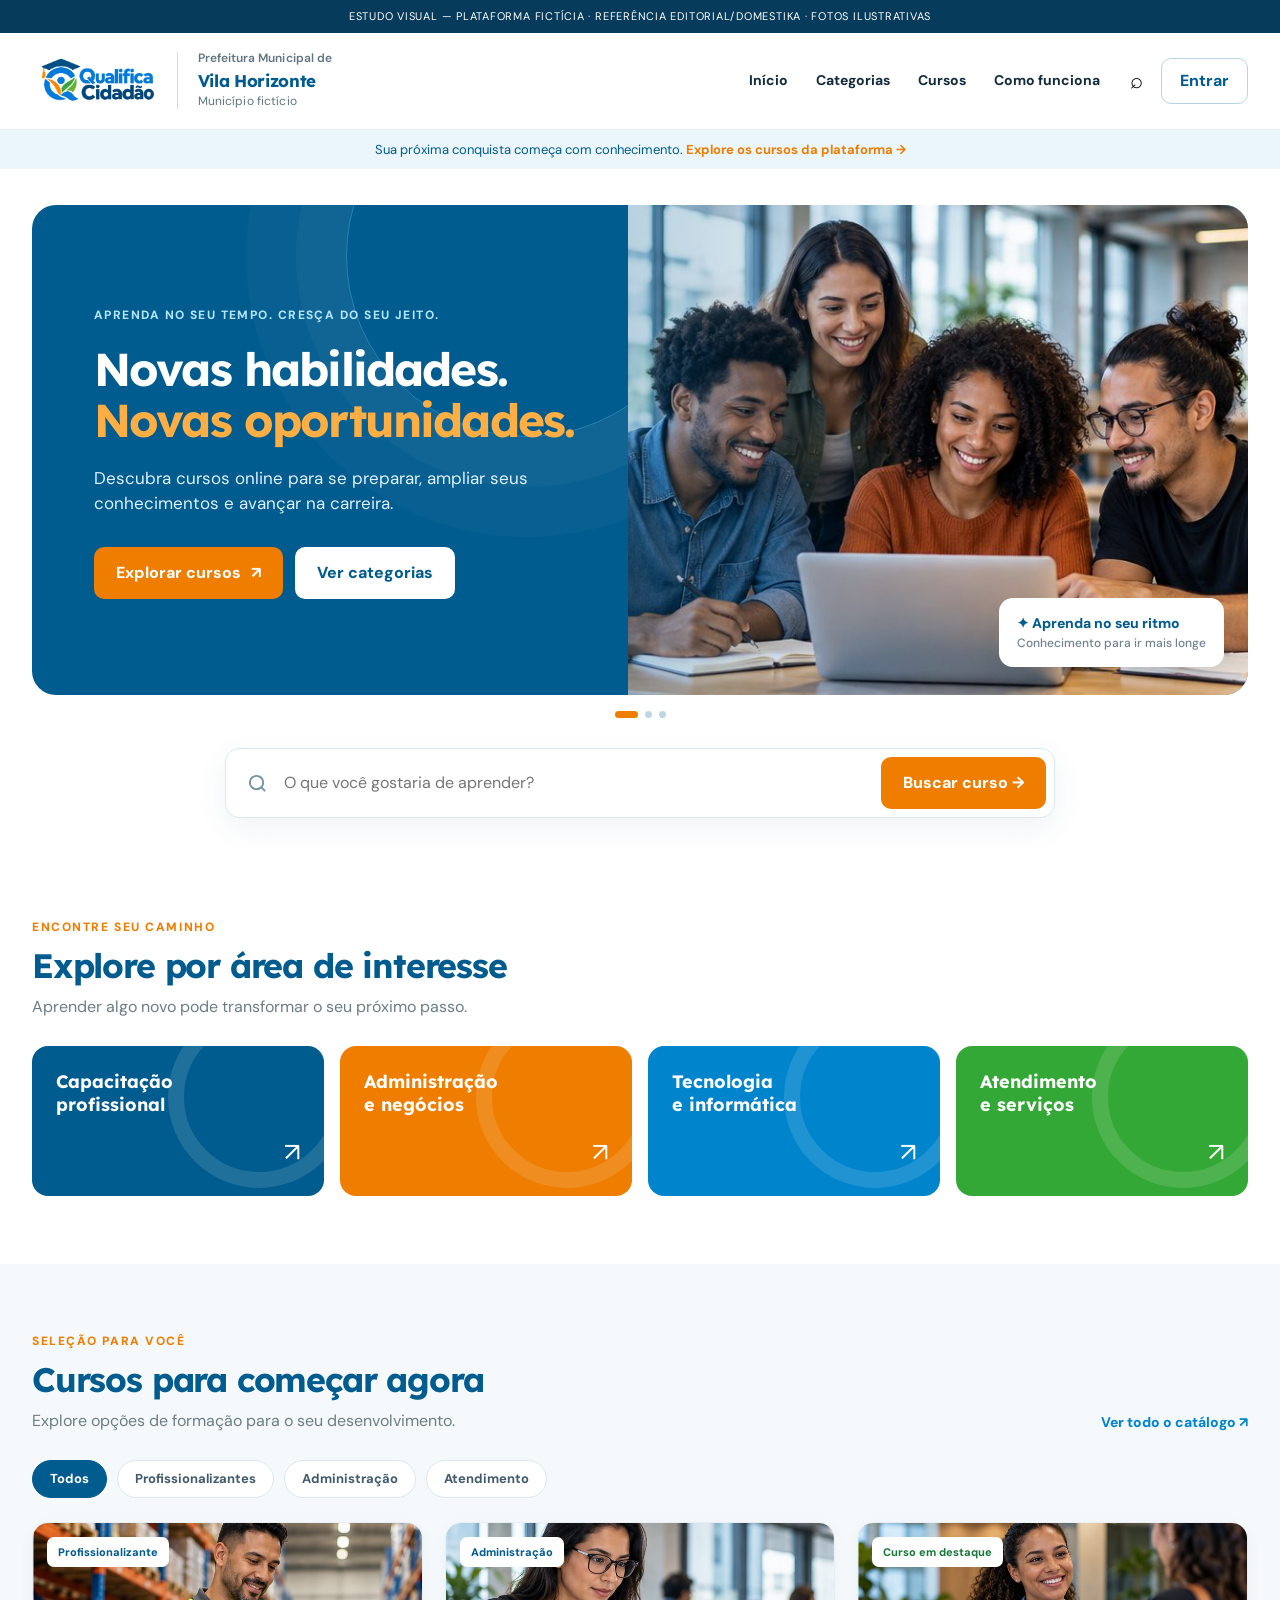
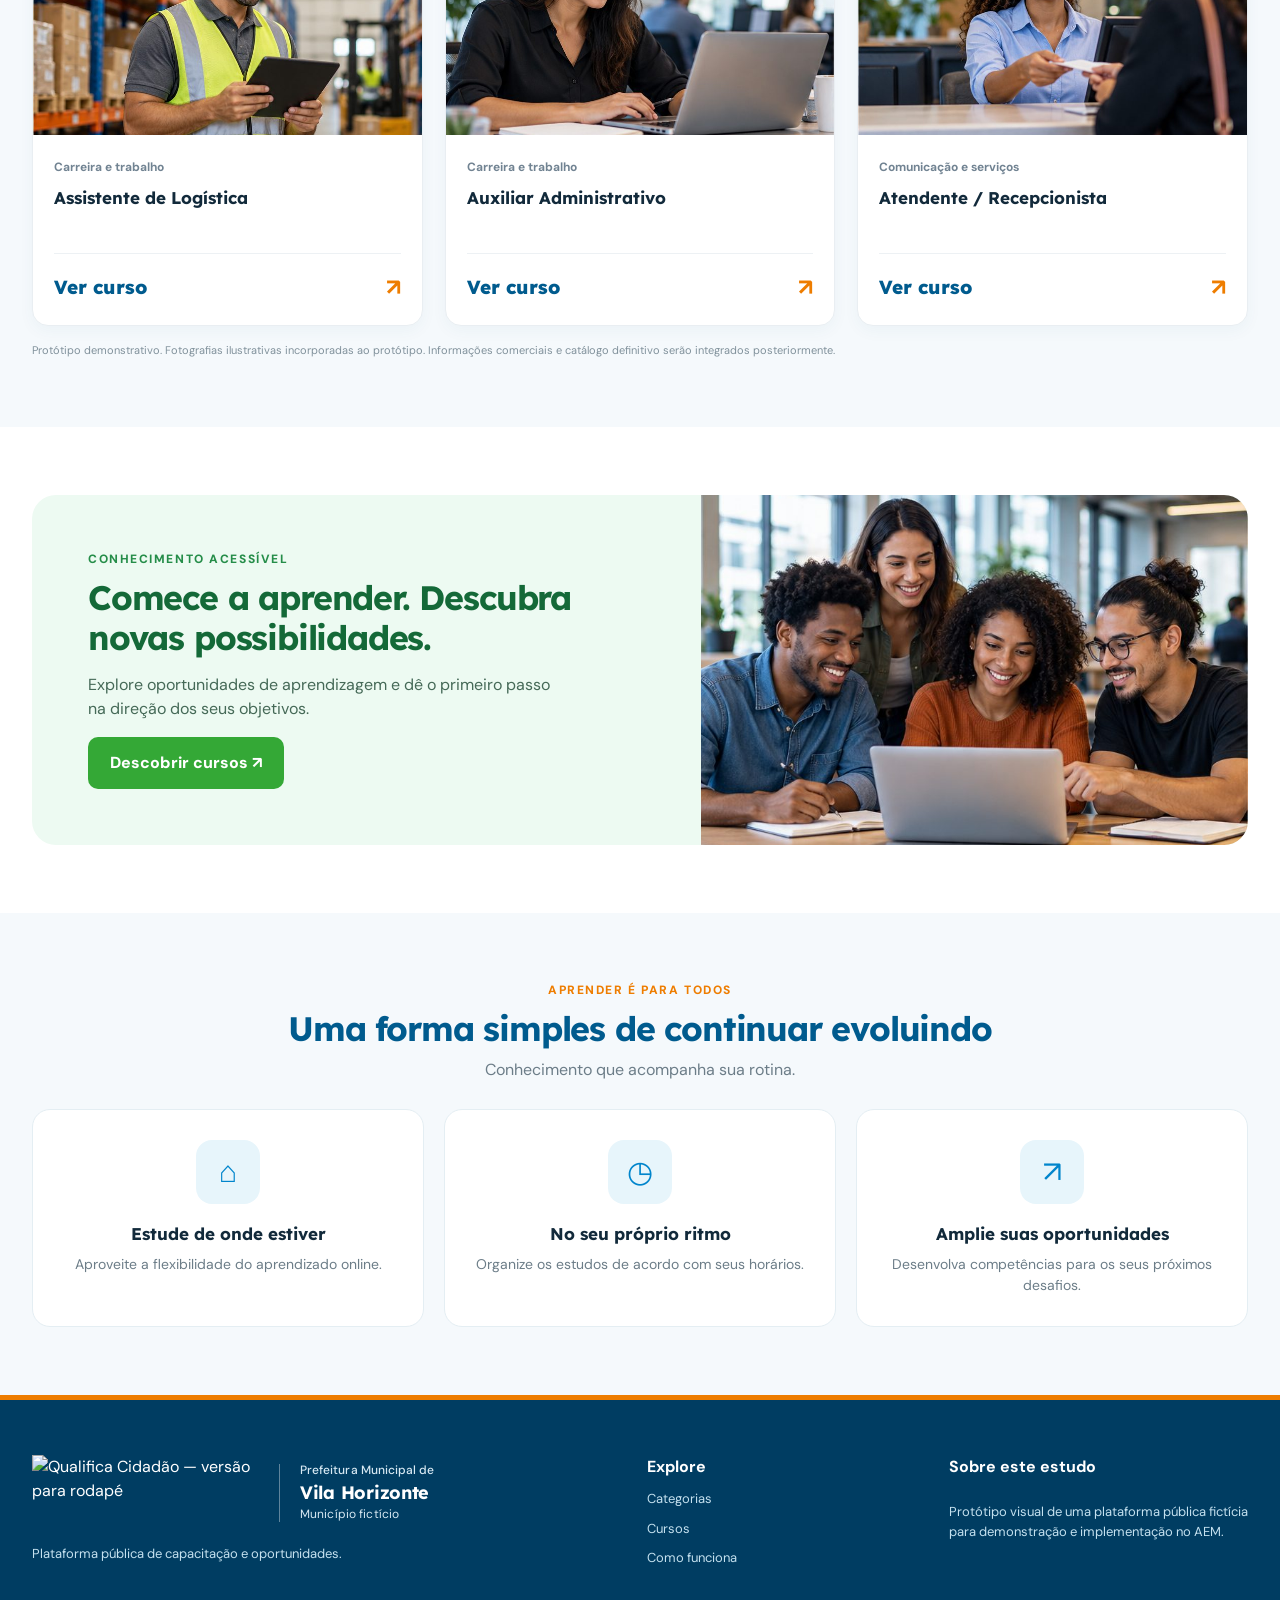
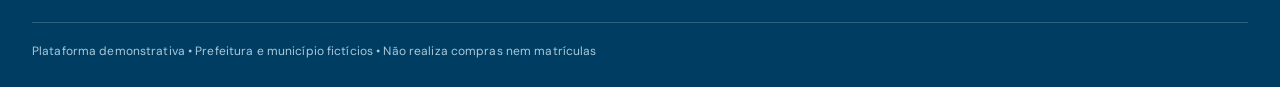
==== commit 4320c691: "Add files via upload" ====
--- a/index.html
+++ b/index.html
@@ -1,7 +1,28 @@
 <!DOCTYPE html>
 <html lang="pt-BR"><head><meta charset="utf-8"/><meta content="width=device-width, initial-scale=1" name="viewport"/><title>Qualifica Cidadão — Protótipo visual</title><link href="https://fonts.googleapis.com" rel="preconnect"/><link crossorigin="" href="https://fonts.gstatic.com" rel="preconnect"/><link href="https://fonts.googleapis.com/css2?family=DM+Sans:wght@400;500;600;700&amp;family=Lexend:wght@400;500;600;700;800&amp;display=swap" rel="stylesheet"/><style>
-:root{--blue:#0085cc;--orange:#ee7d00;--green:#34a836;--navy:#005b8e;--sky:#4ca9e0;--cream:#f5f8fb;--ink:#122a3b;--muted:#6c7d88}*{box-sizing:border-box}html{scroll-behavior:smooth}body{margin:0;color:var(--ink);font:16px/1.5 'DM Sans',Arial,sans-serif;background:white}h1,h2,h3,strong.logo-title{font-family:Lexend,Arial,sans-serif}a{text-decoration:none;color:inherit}button,input{font:inherit}button{cursor:pointer}img{max-width:100%}.wrap{width:min(1240px,calc(100% - 64px));margin-inline:auto}.prototype-note{background:#063b5b;color:white;text-align:center;padding:8px 12px;font-size:11px;letter-spacing:.07em}.nav{position:sticky;top:0;background:#fff;z-index:30;border-bottom:1px solid #eaf0f2}.nav-inner{min-height:94px;display:flex;align-items:center;gap:24px;padding:10px 0}.brand-group{display:flex;align-items:center;gap:14px;flex-shrink:0;min-width:0}.logo{display:flex;align-items:center;flex-shrink:0}.logo img{height:60px;width:auto;display:block;object-fit:contain}.brand-meta{display:flex;flex-direction:column;gap:3px;border-left:1px solid #d5e1e8;padding-left:14px;line-height:1.02}.brand-meta span,.brand-meta small{color:#5f7482}.brand-meta span{font-size:11px;font-weight:600}.brand-meta strong{font-family:Lexend,DM Sans,Arial,sans-serif;font-size:20px;letter-spacing:-.03em;color:var(--navy)}.brand-meta small{font-size:12px}.nav-links{display:flex;gap:28px;margin-left:auto;align-items:center;font-weight:700;font-size:14px}.nav-links a:hover{color:var(--blue)}.nav-tools{display:flex;align-items:center;gap:12px}.nav-icon{border:0;background:transparent;font-size:22px}.enter{color:var(--navy);border:1px solid #b6d5e6;background:#fff;border-radius:10px;padding:10px 18px;font-weight:700}.enter:hover{border-color:var(--blue)}.strip{background:#eaf6fb;padding:10px 15px;text-align:center;color:var(--navy);font-size:13px}.strip b{color:var(--orange)}.hero{padding:36px 0 28px}.hero-main{display:grid;grid-template-columns: .98fr 1.02fr;min-height:490px;overflow:hidden;border-radius:24px;background:#005b8e}.hero-copy{padding:65px 30px 60px 62px;color:white;display:flex;flex-direction:column;justify-content:center;position:relative;isolation:isolate}.hero-copy:before{content:'';position:absolute;z-index:-1;right:-80px;top:-130px;width:360px;height:360px;border:1px solid #78d4ff55;border-radius:50%;box-shadow:0 0 0 50px #ffffff08,0 0 0 100px #ffffff08}.eyebrow{color:#b2e5ff;text-transform:uppercase;letter-spacing:.12em;font-size:12px;font-weight:800}.hero h1{font-size:clamp(34px,3.6vw,55px);line-height:1.1;margin:20px 0;letter-spacing:-.04em;font-weight:700}.hero h1 em{color:#ffae44;font-style:normal}.hero p{color:#e0f2ff;max-width:470px;font-size:17px;margin:0 0 30px}.actions{display:flex;gap:12px;flex-wrap:wrap}.btn{border:0;background:var(--orange);color:#fff;padding:14px 22px;border-radius:10px;font-weight:800;display:inline-flex;align-items:center;gap:10px;justify-content:center}.btn:hover{background:#d86b00}.btn-light{background:white;color:var(--navy)}.btn-light:hover{background:#eefaff}.hero-photo{min-height:450px;position:relative;background:#9fd3e8;overflow:hidden}.hero-photo img{width:100%;height:100%;position:absolute;object-fit:cover;object-position:center;inset:0}.hero-photo:after{content:'';position:absolute;inset:0;background:linear-gradient(90deg,#005b8e44,transparent 50%)}.hero-sticker{position:absolute;bottom:28px;right:24px;background:white;border-radius:14px;padding:15px 18px;z-index:2;box-shadow:0 15px 40px #123c552e;color:var(--navy);font-weight:800;font-size:14px}.hero-sticker span{display:block;font-size:12px;color:#718391;font-weight:500}.dots{display:flex;justify-content:center;gap:7px;margin-top:16px}.dots span{width:7px;height:7px;border-radius:99px;background:#bdd6e6}.dots span:first-child{width:23px;background:var(--orange)}.quick-search{margin:30px auto 4px;display:flex;align-items:center;gap:15px;border:1px solid #dbe9f0;max-width:830px;border-radius:14px;background:white;box-shadow:0 10px 30px #16527812;padding:8px 8px 8px 20px}.quick-search svg{flex-shrink:0;color:#7591a4}.quick-search input{border:0;outline:0;flex:1;min-width:0;padding:11px 0}.section{padding:68px 0}.light{background:#f5f9fc}.section-title{display:flex;align-items:end;justify-content:space-between;gap:20px;margin-bottom:27px}.kicker{font-size:12px;text-transform:uppercase;color:var(--orange);font-weight:800;letter-spacing:.13em;margin-bottom:9px}.section h2{font-size:clamp(25px,2.65vw,35px);line-height:1.18;margin:0;color:var(--navy);letter-spacing:-.035em}.section .desc{color:var(--muted);margin:10px 0 0}.view-all{color:var(--blue);font-weight:800;font-size:14px;white-space:nowrap}.categories{display:grid;grid-template-columns:repeat(4,1fr);gap:16px}.category{position:relative;min-height:150px;padding:24px;overflow:hidden;border-radius:16px;color:white;display:flex;justify-content:space-between;flex-direction:column;background:var(--navy)}.category:nth-child(2){background:#ee7d00}.category:nth-child(3){background:#0085cc}.category:nth-child(4){background:#34a836}.category:before{content:'';position:absolute;right:-26px;top:-40px;border:16px solid #ffffff20;border-radius:50%;width:150px;height:150px}.category b{font-family:Lexend;font-size:18px;line-height:1.28;z-index:1}.category .arrow{align-self:flex-end;font-size:26px;z-index:1}.filterbar{display:flex;align-items:center;gap:10px;flex-wrap:wrap;margin-bottom:24px}.chip{border:1px solid #dce8ef;color:#415a6d;border-radius:99px;padding:8px 17px;background:white;font-size:13px;font-weight:700}.chip.active,.chip:hover{background:var(--navy);border-color:var(--navy);color:#fff}.course-grid{display:grid;grid-template-columns:repeat(3,1fr);gap:22px}.course{background:white;border-radius:16px;overflow:hidden;border:1px solid #e9eef2;box-shadow:0 5px 16px #1c55750b;transition:.2s}.course:hover{transform:translateY(-3px);box-shadow:0 15px 35px #1c55751a}.photo{height:212px;position:relative;overflow:hidden;background:#d2e9f3}.photo img{width:100%;height:100%;object-fit:cover;display:block;transition:transform .3s}.course:hover .photo img{transform:scale(1.045)}.pill{position:absolute;left:14px;top:14px;background:#fff;color:var(--navy);font-size:11px;font-weight:800;padding:7px 11px;border-radius:7px}.pill.free{color:#17783a}.course-content{padding:19px 21px 21px}.course-content small{font-size:12px;font-weight:700;color:#718392}.course-content h3{font-size:17px;line-height:1.35;margin:9px 0 18px;min-height:48px}.course-bottom{display:flex;justify-content:space-between;align-items:center;border-top:1px solid #edf1f4;padding-top:16px}.price{font:800 19px Lexend;color:var(--navy)}.price.gratis{color:#248842}.mini-arrow{color:var(--orange);font-size:23px;font-weight:800}.show-none{display:none!important}.no-results{display:none;color:var(--muted);padding:20px}.banner-grid{display:grid;grid-template-columns:1.1fr .9fr;border-radius:24px;overflow:hidden;min-height:350px;background:#edfaf2}.feature-promo{padding:52px 56px;display:flex;flex-direction:column;justify-content:center}.feature-promo h2{color:#146938;max-width:540px}.feature-promo p{max-width:470px;color:#456957}.feature-promo .btn{align-self:flex-start;background:var(--green)}.banner-img{height:100%;min-height:330px;position:relative}.banner-img img{height:100%;width:100%;object-fit:cover;position:absolute}.benefits{display:grid;grid-template-columns:repeat(3,1fr);gap:20px}.benefit{padding:30px;text-align:center;background:#fff;border-radius:18px;border:1px solid #e4eef3}.benefit .icon{background:#e7f5fb;color:var(--blue);height:64px;width:64px;display:grid;place-items:center;border-radius:16px;font-size:30px;margin:auto auto 17px}.benefit h3{margin:0 0 8px;font-size:17px}.benefit p{color:var(--muted);margin:0;font-size:14px}.foot{background:#003d62;color:white;padding:55px 0 27px}.foot-inner{display:flex;align-items:flex-start;justify-content:space-between;gap:36px}.foot-brand{padding:0;border-radius:0;background:transparent;display:inline-flex;align-items:center}.foot-brand img{height:84px;width:auto;max-width:250px;display:block}.foot p,.foot a{color:#c4e1ef;font-size:13px}.foot-links{display:flex;flex-direction:column;gap:10px}.foot-bottom{margin-top:45px;padding-top:19px;border-top:1px solid #ffffff30;font-size:12px;color:#a9c9da}.photo-credit{font-size:11px;color:#80919b;margin-top:16px}.mobile-menu{display:none}.image-fail{display:grid;place-items:center;background:linear-gradient(130deg,#c0e8ee,#8ec0da)}@media(max-width:990px){.wrap{width:min(100% - 38px,1240px)}.nav-links{gap:15px}.nav-inner{gap:18px}.hero-copy{padding:40px}.categories{grid-template-columns:repeat(2,1fr)}.course-grid{grid-template-columns:repeat(2,1fr)}.hero-main{min-height:420px}.hero-photo{min-height:390px}}@media(max-width:680px){.nav-inner{height:72px}.logo img{height:51px}.nav-links{display:none}.mobile-menu{display:block;margin-left:auto;border:0;background:white;font-size:24px}.nav-tools .enter{padding:8px 12px}.nav-tools .nav-icon{display:none}.strip{font-size:11px}.hero{padding-top:18px}.hero-main,.banner-grid{grid-template-columns:1fr}.hero-copy{padding:36px 27px}.hero h1{font-size:35px}.hero-photo{min-height:270px}.hero-sticker{bottom:14px;right:14px}.quick-search{gap:8px;flex-wrap:wrap}.quick-search .btn{width:100%}.section{padding:47px 0}.section-title{align-items:start}.section h2{font-size:27px}.categories{gap:10px}.category{min-height:130px;padding:18px}.category b{font-size:15px}.course-grid,.benefits{grid-template-columns:1fr}.photo{height:230px}.feature-promo{padding:32px 25px}.banner-img{min-height:220px}.foot-inner{flex-direction:column}.view-all{font-size:12px}}
-.foot-brand img{max-width:min(250px,100%);width:auto;height:84px;object-fit:contain;object-position:left center}</style><style>.course-link{display:block;color:inherit;text-decoration:none;height:100%}.course-link:focus-visible{outline:3px solid #ee7d00;outline-offset:3px;border-radius:15px}.course-link:hover .course-bottom .price{text-decoration:underline}</style></head><body><div class="prototype-note">ESTUDO VISUAL — PLATAFORMA FICTÍCIA · REFERÊNCIA EDITORIAL/DOMESTIKA · FOTOS ILUSTRATIVAS</div><header class="nav"><div class="wrap nav-inner"><div class="brand-group"><a aria-label="Qualifica Cidadão, voltar ao início" class="logo" href="#inicio"><img alt="Qualifica Cidadão" src="assets/logo-cabecalho-base.png"/></a><div class="brand-meta"><span>Prefeitura Municipal de</span><strong>Vila Horizonte</strong><small>Município fictício</small></div></div><nav class="nav-links"><a href="#inicio">Início</a><a href="#categorias">Categorias</a><a href="cursos.html">Cursos</a><a href="#vantagens">Como funciona</a></nav><button class="mobile-menu" onclick="document.querySelector('.nav-links').style.display=document.querySelector('.nav-links').style.display==='flex'?'none':'flex'" title="Menu">☰</button><div class="nav-tools"><button class="nav-icon" onclick="document.getElementById('search').focus()" title="Busca">⌕</button><button class="enter" onclick="alert('Acesso de alunos: integração futura com Adobe Learning Manager em ambiente demonstrativo.')">Entrar</button></div></div></header><div class="strip">Sua próxima conquista começa com conhecimento. <b>Explore os cursos da plataforma →</b></div><main id="inicio"><section class="hero"><div class="wrap"><div class="hero-main"><div class="hero-copy"><div class="eyebrow">Aprenda no seu tempo. Cresça do seu jeito.</div><h1>Novas habilidades. <em>Novas oportunidades.</em></h1><p>Descubra cursos online para se preparar, ampliar seus conhecimentos e avançar na carreira.</p><div class="actions"><a class="btn" href="cursos.html">Explorar cursos <span>↗</span></a><a class="btn btn-light" href="#categorias">Ver categorias</a></div></div><div class="hero-photo"><img alt="Pessoas reunidas aprendendo com computadores" onerror="this.style.display='none'" src="assets/banner-principal.jpg"/><div class="hero-sticker">✦ Aprenda no seu ritmo<span>Conhecimento para ir mais longe</span></div></div></div><div aria-hidden="true" class="dots"><span></span><span></span><span></span></div><form class="quick-search" id="searchForm"><svg fill="none" height="23" stroke="currentColor" stroke-width="2" viewbox="0 0 24 24" width="23"><circle cx="11" cy="11" r="7"></circle><path d="m20 20-4-4"></path></svg><input aria-label="Buscar cursos" id="search" placeholder="O que você gostaria de aprender?"/><button class="btn" type="submit">Buscar curso →</button></form></div></section><section class="section" id="categorias"><div class="wrap"><div class="section-title"><div><div class="kicker">Encontre seu caminho</div><h2>Explore por área de interesse</h2><p class="desc">Aprender algo novo pode transformar o seu próximo passo.</p></div></div><div class="categories"><a class="category" data-cat="Profissional" href="cursos.html"><b>Capacitação<br/>profissional</b><span class="arrow">↗</span></a><a class="category" data-cat="Administração" href="cursos.html"><b>Administração<br/>e negócios</b><span class="arrow">↗</span></a><a class="category" data-cat="Tecnologia" href="cursos.html"><b>Tecnologia<br/>e informática</b><span class="arrow">↗</span></a><a class="category" data-cat="Atendimento" href="cursos.html"><b>Atendimento<br/>e serviços</b><span class="arrow">↗</span></a></div></div></section><section class="section light" id="cursos"><div class="wrap"><div class="section-title"><div><div class="kicker">Seleção para você</div><h2>Cursos para começar agora</h2><p class="desc">Explore opções de formação para o seu desenvolvimento.</p></div><a class="view-all" href="cursos.html">Ver todo o catálogo ↗</a></div><div class="filterbar"><button class="chip active" data-filter="Todos">Todos</button><button class="chip" data-filter="Profissional">Profissionalizantes</button><button class="chip" data-filter="Administração">Administração</button><button class="chip" data-filter="Atendimento">Atendimento</button></div><div class="course-grid" id="courseGrid"><article class="course" data-category="Profissional" data-name="assistente de logística"><a aria-label="Ver curso Assistente de Logística" class="course-link" href="curso.html?curso=logistica"><div class="photo"><img alt="Operação de logística em centro de distribuição" loading="lazy" src="assets/curso-logistica.jpg"/><span class="pill">Profissionalizante</span></div><div class="course-content"><small>Carreira e trabalho</small><h3>Assistente de Logística</h3><div class="course-bottom"><span class="price">Ver curso</span><span class="mini-arrow">↗</span></div></div></a></article><article class="course" data-category="Administração" data-name="auxiliar administrativo"><a aria-label="Ver curso Auxiliar Administrativo" class="course-link" href="curso.html?curso=administrativo"><div class="photo"><img alt="Ambiente de trabalho administrativo" loading="lazy" src="assets/curso-administrativo.jpg"/><span class="pill">Administração</span></div><div class="course-content"><small>Carreira e trabalho</small><h3>Auxiliar Administrativo</h3><div class="course-bottom"><span class="price">Ver curso</span><span class="mini-arrow">↗</span></div></div></a></article><article class="course" data-category="Atendimento" data-name="atendente recepcionista"><a aria-label="Ver curso Atendente / Recepcionista" class="course-link" href="curso.html?curso=recepcionista"><div class="photo"><img alt="Profissionais trabalhando em atendimento e equipe" loading="lazy" src="assets/curso-recepcionista.jpg"/><span class="pill free">Curso em destaque</span></div><div class="course-content"><small>Comunicação e serviços</small><h3>Atendente / Recepcionista</h3><div class="course-bottom"><span class="price">Ver curso</span><span class="mini-arrow">↗</span></div></div></a></article></div><p class="no-results" id="noResults">Nenhum curso demonstrativo encontrado com esses termos.</p><div class="photo-credit">Protótipo demonstrativo. Fotografias ilustrativas incorporadas ao protótipo. Informações comerciais e catálogo definitivo serão integrados posteriormente.</div></div></section><section class="section"><div class="wrap"><div class="banner-grid"><div class="feature-promo"><div class="kicker" style="color:#258d49">Conhecimento acessível</div><h2>Comece a aprender. Descubra novas possibilidades.</h2><p>Explore oportunidades de aprendizagem e dê o primeiro passo na direção dos seus objetivos.</p><a class="btn" href="cursos.html">Descobrir cursos ↗</a></div><div class="banner-img"><img alt="Pessoas utilizando tecnologia para trabalhar e aprender" loading="lazy" src="assets/banner-promocional.jpg"/></div></div></div></section><section class="section light" id="vantagens"><div class="wrap"><div class="section-title" style="justify-content:center;text-align:center"><div><div class="kicker">Aprender é para todos</div><h2>Uma forma simples de continuar evoluindo</h2><p class="desc">Conhecimento que acompanha sua rotina.</p></div></div><div class="benefits"><div class="benefit"><div class="icon">⌂</div><h3>Estude de onde estiver</h3><p>Aproveite a flexibilidade do aprendizado online.</p></div><div class="benefit"><div class="icon">◷</div><h3>No seu próprio ritmo</h3><p>Organize os estudos de acordo com seus horários.</p></div><div class="benefit"><div class="icon">↗</div><h3>Amplie suas oportunidades</h3><p>Desenvolva competências para os seus próximos desafios.</p></div></div></div></section></main><footer class="foot"><div class="wrap"><div class="foot-inner"><div><div class="foot-brand"><img alt="Qualifica Cidadão — versão para rodapé" src="assets/logo-rodape.png"/></div><p>Plataforma pública de capacitação e oportunidades.</p></div><div class="foot-links"><strong>Explore</strong><a href="#categorias">Categorias</a><a href="cursos.html">Cursos</a><a href="#vantagens">Como funciona</a></div><div class="foot-links"><strong>Sobre este estudo</strong><p>Protótipo visual de uma plataforma pública fictícia<br/>para demonstração e implementação no AEM.</p></div></div><div class="foot-bottom">Qualifica Cidadão · Protótipo visual de interface · Não realiza compras nem matrículas</div></div></footer><script>
+:root{--blue:#0085cc;--orange:#ee7d00;--green:#34a836;--navy:#005b8e;--sky:#4ca9e0;--cream:#f5f8fb;--ink:#122a3b;--muted:#6c7d88}*{box-sizing:border-box}html{scroll-behavior:smooth}body{margin:0;color:var(--ink);font:16px/1.5 'DM Sans',Arial,sans-serif;background:white}h1,h2,h3,strong.logo-title{font-family:Lexend,Arial,sans-serif}a{text-decoration:none;color:inherit}button,input{font:inherit}button{cursor:pointer}img{max-width:100%}.wrap{width:min(1240px,calc(100% - 64px));margin-inline:auto}.prototype-note{background:#063b5b;color:white;text-align:center;padding:8px 12px;font-size:11px;letter-spacing:.07em}.nav{position:sticky;top:0;background:#fff;z-index:30;border-bottom:1px solid #eaf0f2}.nav-inner{min-height:94px;display:flex;align-items:center;gap:24px;padding:10px 0}.brand-group{display:flex;align-items:center;gap:14px;flex-shrink:0;min-width:0}.logo{display:flex;align-items:center;flex-shrink:0}.logo img{height:60px;width:auto;display:block;object-fit:contain}.brand-meta{display:flex;flex-direction:column;gap:3px;border-left:1px solid #d5e1e8;padding-left:14px;line-height:1.02}.brand-meta span,.brand-meta small{color:#5f7482}.brand-meta span{font-size:11px;font-weight:600}.brand-meta strong{font-family:Lexend,DM Sans,Arial,sans-serif;font-size:18px;letter-spacing:-.025em;color:var(--navy)}.brand-meta small{font-size:12px}.nav-links{display:flex;gap:28px;margin-left:auto;align-items:center;font-weight:700;font-size:14px}.nav-links a:hover{color:var(--blue)}.nav-tools{display:flex;align-items:center;gap:12px}.nav-icon{border:0;background:transparent;font-size:22px}.enter{color:var(--navy);border:1px solid #b6d5e6;background:#fff;border-radius:10px;padding:10px 18px;font-weight:700}.enter:hover{border-color:var(--blue)}.strip{background:#eaf6fb;padding:10px 15px;text-align:center;color:var(--navy);font-size:13px}.strip b{color:var(--orange)}.hero{padding:36px 0 28px}.hero-main{display:grid;grid-template-columns: .98fr 1.02fr;min-height:490px;overflow:hidden;border-radius:24px;background:#005b8e}.hero-copy{padding:65px 30px 60px 62px;color:white;display:flex;flex-direction:column;justify-content:center;position:relative;isolation:isolate}.hero-copy:before{content:'';position:absolute;z-index:-1;right:-80px;top:-130px;width:360px;height:360px;border:1px solid #78d4ff55;border-radius:50%;box-shadow:0 0 0 50px #ffffff08,0 0 0 100px #ffffff08}.eyebrow{color:#b2e5ff;text-transform:uppercase;letter-spacing:.12em;font-size:12px;font-weight:800}.hero h1{font-size:clamp(34px,3.6vw,55px);line-height:1.1;margin:20px 0;letter-spacing:-.04em;font-weight:700}.hero h1 em{color:#ffae44;font-style:normal}.hero p{color:#e0f2ff;max-width:470px;font-size:17px;margin:0 0 30px}.actions{display:flex;gap:12px;flex-wrap:wrap}.btn{border:0;background:var(--orange);color:#fff;padding:14px 22px;border-radius:10px;font-weight:800;display:inline-flex;align-items:center;gap:10px;justify-content:center}.btn:hover{background:#d86b00}.btn-light{background:white;color:var(--navy)}.btn-light:hover{background:#eefaff}.hero-photo{min-height:450px;position:relative;background:#9fd3e8;overflow:hidden}.hero-photo img{width:100%;height:100%;position:absolute;object-fit:cover;object-position:center;inset:0}.hero-photo:after{content:'';position:absolute;inset:0;background:linear-gradient(90deg,#005b8e44,transparent 50%)}.hero-sticker{position:absolute;bottom:28px;right:24px;background:white;border-radius:14px;padding:15px 18px;z-index:2;box-shadow:0 15px 40px #123c552e;color:var(--navy);font-weight:800;font-size:14px}.hero-sticker span{display:block;font-size:12px;color:#718391;font-weight:500}.dots{display:flex;justify-content:center;gap:7px;margin-top:16px}.dots span{width:7px;height:7px;border-radius:99px;background:#bdd6e6}.dots span:first-child{width:23px;background:var(--orange)}.quick-search{margin:30px auto 4px;display:flex;align-items:center;gap:15px;border:1px solid #dbe9f0;max-width:830px;border-radius:14px;background:white;box-shadow:0 10px 30px #16527812;padding:8px 8px 8px 20px}.quick-search svg{flex-shrink:0;color:#7591a4}.quick-search input{border:0;outline:0;flex:1;min-width:0;padding:11px 0}.section{padding:68px 0}.light{background:#f5f9fc}.section-title{display:flex;align-items:end;justify-content:space-between;gap:20px;margin-bottom:27px}.kicker{font-size:12px;text-transform:uppercase;color:var(--orange);font-weight:800;letter-spacing:.13em;margin-bottom:9px}.section h2{font-size:clamp(25px,2.65vw,35px);line-height:1.18;margin:0;color:var(--navy);letter-spacing:-.035em}.section .desc{color:var(--muted);margin:10px 0 0}.view-all{color:var(--blue);font-weight:800;font-size:14px;white-space:nowrap}.categories{display:grid;grid-template-columns:repeat(4,1fr);gap:16px}.category{position:relative;min-height:150px;padding:24px;overflow:hidden;border-radius:16px;color:white;display:flex;justify-content:space-between;flex-direction:column;background:var(--navy)}.category:nth-child(2){background:#ee7d00}.category:nth-child(3){background:#0085cc}.category:nth-child(4){background:#34a836}.category:before{content:'';position:absolute;right:-26px;top:-40px;border:16px solid #ffffff20;border-radius:50%;width:150px;height:150px}.category b{font-family:Lexend;font-size:18px;line-height:1.28;z-index:1}.category .arrow{align-self:flex-end;font-size:26px;z-index:1}.filterbar{display:flex;align-items:center;gap:10px;flex-wrap:wrap;margin-bottom:24px}.chip{border:1px solid #dce8ef;color:#415a6d;border-radius:99px;padding:8px 17px;background:white;font-size:13px;font-weight:700}.chip.active,.chip:hover{background:var(--navy);border-color:var(--navy);color:#fff}.course-grid{display:grid;grid-template-columns:repeat(3,1fr);gap:22px}.course{background:white;border-radius:16px;overflow:hidden;border:1px solid #e9eef2;box-shadow:0 5px 16px #1c55750b;transition:.2s}.course:hover{transform:translateY(-3px);box-shadow:0 15px 35px #1c55751a}.photo{height:212px;position:relative;overflow:hidden;background:#d2e9f3}.photo img{width:100%;height:100%;object-fit:cover;display:block;transition:transform .3s}.course:hover .photo img{transform:scale(1.045)}.pill{position:absolute;left:14px;top:14px;background:#fff;color:var(--navy);font-size:11px;font-weight:800;padding:7px 11px;border-radius:7px}.pill.free{color:#17783a}.course-content{padding:19px 21px 21px}.course-content small{font-size:12px;font-weight:700;color:#718392}.course-content h3{font-size:17px;line-height:1.35;margin:9px 0 18px;min-height:48px}.course-bottom{display:flex;justify-content:space-between;align-items:center;border-top:1px solid #edf1f4;padding-top:16px}.price{font:800 19px Lexend;color:var(--navy)}.price.gratis{color:#248842}.mini-arrow{color:var(--orange);font-size:23px;font-weight:800}.show-none{display:none!important}.no-results{display:none;color:var(--muted);padding:20px}.banner-grid{display:grid;grid-template-columns:1.1fr .9fr;border-radius:24px;overflow:hidden;min-height:350px;background:#edfaf2}.feature-promo{padding:52px 56px;display:flex;flex-direction:column;justify-content:center}.feature-promo h2{color:#146938;max-width:540px}.feature-promo p{max-width:470px;color:#456957}.feature-promo .btn{align-self:flex-start;background:var(--green)}.banner-img{height:100%;min-height:330px;position:relative}.banner-img img{height:100%;width:100%;object-fit:cover;position:absolute}.benefits{display:grid;grid-template-columns:repeat(3,1fr);gap:20px}.benefit{padding:30px;text-align:center;background:#fff;border-radius:18px;border:1px solid #e4eef3}.benefit .icon{background:#e7f5fb;color:var(--blue);height:64px;width:64px;display:grid;place-items:center;border-radius:16px;font-size:30px;margin:auto auto 17px}.benefit h3{margin:0 0 8px;font-size:17px}.benefit p{color:var(--muted);margin:0;font-size:14px}.foot{background:#003d62;color:white;padding:55px 0 27px}.foot-inner{display:flex;align-items:flex-start;justify-content:space-between;gap:36px}.foot-brand-group{display:flex;align-items:center;gap:14px;min-width:0}.foot-brand{padding:0;border-radius:0;background:transparent;display:inline-flex;align-items:center}.foot-brand img{height:76px;width:auto;max-width:220px;display:block}.foot-meta{display:flex;flex-direction:column;gap:4px;border-left:1px solid #ffffff30;padding-left:14px;line-height:1.02}.foot-meta span,.foot-meta small{color:#c4e1ef}.foot-meta span{font-size:12px;font-weight:500}.foot-meta strong{font-family:Lexend,DM Sans,Arial,sans-serif;font-size:19px;letter-spacing:-.02em;color:#fff}.foot-meta small{font-size:12px}.foot p,.foot a{color:#c4e1ef;font-size:13px}.foot-links{display:flex;flex-direction:column;gap:10px}.foot-bottom{margin-top:45px;padding-top:19px;border-top:1px solid #ffffff30;font-size:12px;color:#a9c9da}.photo-credit{font-size:11px;color:#80919b;margin-top:16px}.mobile-menu{display:none}.image-fail{display:grid;place-items:center;background:linear-gradient(130deg,#c0e8ee,#8ec0da)}@media(max-width:990px){.wrap{width:min(100% - 38px,1240px)}.nav-links{gap:15px}.nav-inner{gap:18px}.hero-copy{padding:40px}.categories{grid-template-columns:repeat(2,1fr)}.course-grid{grid-template-columns:repeat(2,1fr)}.hero-main{min-height:420px}.hero-photo{min-height:390px}}@media(max-width:680px){.nav-inner{height:72px}.logo img{height:51px}.nav-links{display:none}.mobile-menu{display:block;margin-left:auto;border:0;background:white;font-size:24px}.nav-tools .enter{padding:8px 12px}.nav-tools .nav-icon{display:none}.strip{font-size:11px}.hero{padding-top:18px}.hero-main,.banner-grid{grid-template-columns:1fr}.hero-copy{padding:36px 27px}.hero h1{font-size:35px}.hero-photo{min-height:270px}.hero-sticker{bottom:14px;right:14px}.quick-search{gap:8px;flex-wrap:wrap}.quick-search .btn{width:100%}.section{padding:47px 0}.section-title{align-items:start}.section h2{font-size:27px}.categories{gap:10px}.category{min-height:130px;padding:18px}.category b{font-size:15px}.course-grid,.benefits{grid-template-columns:1fr}.photo{height:230px}.feature-promo{padding:32px 25px}.banner-img{min-height:220px}.foot-inner{flex-direction:column}.view-all{font-size:12px}}
+.foot-brand img{max-width:min(250px,100%);width:auto;height:84px;object-fit:contain;object-position:left center}</style><style>.course-link{display:block;color:inherit;text-decoration:none;height:100%}.course-link:focus-visible{outline:3px solid #ee7d00;outline-offset:3px;border-radius:15px}.course-link:hover .course-bottom .price{text-decoration:underline}</style><style>
+/* V8 — identidade institucional: alinhamento, respiro e rodapé público demonstrativo */
+.brand-group,.foot-brand-group{display:flex;align-items:center;gap:22px;min-width:0}
+.brand-group>a,.foot-brand-group>a,.foot-brand{display:flex;align-items:center;justify-content:flex-start;flex:0 0 auto}
+.brand-meta,.foot-meta{display:flex;flex-direction:column;justify-content:center;gap:5px;line-height:1.14;padding-left:20px}
+.brand-meta{border-left:1px solid #cbdde7}
+.foot-meta{border-left:1px solid rgba(255,255,255,.37)}
+.brand-meta span,.foot-meta span{font-size:12px;letter-spacing:.005em}
+.brand-meta strong{font-size:17px;line-height:1.13;letter-spacing:-.02em}
+.brand-meta small,.foot-meta small{font-size:12px;letter-spacing:.01em}
+.foot-meta strong{font-size:18px;line-height:1.12;letter-spacing:-.015em}
+.foot-brand-group img,.foot-brand img{object-fit:contain;object-position:left center}
+.foot{border-top:5px solid #ee7d00}
+.foot-inner{gap:44px}
+.foot .foot-meta span,.foot .foot-meta small{color:#d7e9f3}
+.foot-bottom{letter-spacing:.01em}
+@media(max-width:960px){.brand-group,.foot-brand-group{gap:15px}.brand-meta,.foot-meta{padding-left:14px}.brand-meta strong{font-size:16px}}
+@media(max-width:600px){.brand-group,.foot-brand-group{gap:10px}.brand-meta,.foot-meta{padding-left:10px;gap:3px}.brand-meta span,.foot-meta span{font-size:10px}.brand-meta strong,.foot-meta strong{font-size:15px}.brand-meta small,.foot-meta small{font-size:10px}.foot-brand-group{max-width:100%}.foot-inner{gap:28px}}
+
+.nav-inner{height:auto;min-height:96px}.foot-brand img{width:auto;max-width:225px;height:76px}
+@media(max-width:680px){.nav-inner{height:auto;min-height:85px}.brand-group{flex:1 1 auto}.foot-brand img{height:62px}}
+</style></head><body><div class="prototype-note">ESTUDO VISUAL — PLATAFORMA FICTÍCIA · REFERÊNCIA EDITORIAL/DOMESTIKA · FOTOS ILUSTRATIVAS</div><header class="nav"><div class="wrap nav-inner"><div class="brand-group"><a aria-label="Qualifica Cidadão, voltar ao início" class="logo" href="#inicio"><img alt="Qualifica Cidadão" src="assets/logo-cabecalho-base.png"/></a><div class="brand-meta"><span>Prefeitura Municipal de</span><strong>Vila Horizonte</strong><small>Município fictício</small></div></div><nav class="nav-links"><a href="#inicio">Início</a><a href="#categorias">Categorias</a><a href="cursos.html">Cursos</a><a href="#vantagens">Como funciona</a></nav><button class="mobile-menu" onclick="document.querySelector('.nav-links').style.display=document.querySelector('.nav-links').style.display==='flex'?'none':'flex'" title="Menu">☰</button><div class="nav-tools"><button class="nav-icon" onclick="document.getElementById('search').focus()" title="Busca">⌕</button><button class="enter" onclick="alert('Acesso de alunos: integração futura com Adobe Learning Manager em ambiente demonstrativo.')">Entrar</button></div></div></header><div class="strip">Sua próxima conquista começa com conhecimento. <b>Explore os cursos da plataforma →</b></div><main id="inicio"><section class="hero"><div class="wrap"><div class="hero-main"><div class="hero-copy"><div class="eyebrow">Aprenda no seu tempo. Cresça do seu jeito.</div><h1>Novas habilidades. <em>Novas oportunidades.</em></h1><p>Descubra cursos online para se preparar, ampliar seus conhecimentos e avançar na carreira.</p><div class="actions"><a class="btn" href="cursos.html">Explorar cursos <span>↗</span></a><a class="btn btn-light" href="#categorias">Ver categorias</a></div></div><div class="hero-photo"><img alt="Pessoas reunidas aprendendo com computadores" onerror="this.style.display='none'" src="assets/banner-principal.jpg"/><div class="hero-sticker">✦ Aprenda no seu ritmo<span>Conhecimento para ir mais longe</span></div></div></div><div aria-hidden="true" class="dots"><span></span><span></span><span></span></div><form class="quick-search" id="searchForm"><svg fill="none" height="23" stroke="currentColor" stroke-width="2" viewbox="0 0 24 24" width="23"><circle cx="11" cy="11" r="7"></circle><path d="m20 20-4-4"></path></svg><input aria-label="Buscar cursos" id="search" placeholder="O que você gostaria de aprender?"/><button class="btn" type="submit">Buscar curso →</button></form></div></section><section class="section" id="categorias"><div class="wrap"><div class="section-title"><div><div class="kicker">Encontre seu caminho</div><h2>Explore por área de interesse</h2><p class="desc">Aprender algo novo pode transformar o seu próximo passo.</p></div></div><div class="categories"><a class="category" data-cat="Profissional" href="cursos.html"><b>Capacitação<br/>profissional</b><span class="arrow">↗</span></a><a class="category" data-cat="Administração" href="cursos.html"><b>Administração<br/>e negócios</b><span class="arrow">↗</span></a><a class="category" data-cat="Tecnologia" href="cursos.html"><b>Tecnologia<br/>e informática</b><span class="arrow">↗</span></a><a class="category" data-cat="Atendimento" href="cursos.html"><b>Atendimento<br/>e serviços</b><span class="arrow">↗</span></a></div></div></section><section class="section light" id="cursos"><div class="wrap"><div class="section-title"><div><div class="kicker">Seleção para você</div><h2>Cursos para começar agora</h2><p class="desc">Explore opções de formação para o seu desenvolvimento.</p></div><a class="view-all" href="cursos.html">Ver todo o catálogo ↗</a></div><div class="filterbar"><button class="chip active" data-filter="Todos">Todos</button><button class="chip" data-filter="Profissional">Profissionalizantes</button><button class="chip" data-filter="Administração">Administração</button><button class="chip" data-filter="Atendimento">Atendimento</button></div><div class="course-grid" id="courseGrid"><article class="course" data-category="Profissional" data-name="assistente de logística"><a aria-label="Ver curso Assistente de Logística" class="course-link" href="curso.html?curso=logistica"><div class="photo"><img alt="Operação de logística em centro de distribuição" loading="lazy" src="assets/curso-logistica.jpg"/><span class="pill">Profissionalizante</span></div><div class="course-content"><small>Carreira e trabalho</small><h3>Assistente de Logística</h3><div class="course-bottom"><span class="price">Ver curso</span><span class="mini-arrow">↗</span></div></div></a></article><article class="course" data-category="Administração" data-name="auxiliar administrativo"><a aria-label="Ver curso Auxiliar Administrativo" class="course-link" href="curso.html?curso=administrativo"><div class="photo"><img alt="Ambiente de trabalho administrativo" loading="lazy" src="assets/curso-administrativo.jpg"/><span class="pill">Administração</span></div><div class="course-content"><small>Carreira e trabalho</small><h3>Auxiliar Administrativo</h3><div class="course-bottom"><span class="price">Ver curso</span><span class="mini-arrow">↗</span></div></div></a></article><article class="course" data-category="Atendimento" data-name="atendente recepcionista"><a aria-label="Ver curso Atendente / Recepcionista" class="course-link" href="curso.html?curso=recepcionista"><div class="photo"><img alt="Profissionais trabalhando em atendimento e equipe" loading="lazy" src="assets/curso-recepcionista.jpg"/><span class="pill free">Curso em destaque</span></div><div class="course-content"><small>Comunicação e serviços</small><h3>Atendente / Recepcionista</h3><div class="course-bottom"><span class="price">Ver curso</span><span class="mini-arrow">↗</span></div></div></a></article></div><p class="no-results" id="noResults">Nenhum curso demonstrativo encontrado com esses termos.</p><div class="photo-credit">Protótipo demonstrativo. Fotografias ilustrativas incorporadas ao protótipo. Informações comerciais e catálogo definitivo serão integrados posteriormente.</div></div></section><section class="section"><div class="wrap"><div class="banner-grid"><div class="feature-promo"><div class="kicker" style="color:#258d49">Conhecimento acessível</div><h2>Comece a aprender. Descubra novas possibilidades.</h2><p>Explore oportunidades de aprendizagem e dê o primeiro passo na direção dos seus objetivos.</p><a class="btn" href="cursos.html">Descobrir cursos ↗</a></div><div class="banner-img"><img alt="Pessoas utilizando tecnologia para trabalhar e aprender" loading="lazy" src="assets/banner-promocional.jpg"/></div></div></div></section><section class="section light" id="vantagens"><div class="wrap"><div class="section-title" style="justify-content:center;text-align:center"><div><div class="kicker">Aprender é para todos</div><h2>Uma forma simples de continuar evoluindo</h2><p class="desc">Conhecimento que acompanha sua rotina.</p></div></div><div class="benefits"><div class="benefit"><div class="icon">⌂</div><h3>Estude de onde estiver</h3><p>Aproveite a flexibilidade do aprendizado online.</p></div><div class="benefit"><div class="icon">◷</div><h3>No seu próprio ritmo</h3><p>Organize os estudos de acordo com seus horários.</p></div><div class="benefit"><div class="icon">↗</div><h3>Amplie suas oportunidades</h3><p>Desenvolva competências para os seus próximos desafios.</p></div></div></div></section></main><footer class="foot"><div class="wrap"><div class="foot-inner"><div><div class="foot-brand-group"><div class="foot-brand"><img alt="Qualifica Cidadão — versão para rodapé" src="assets/logo-rodape-base.png"/></div><div class="foot-meta"><span>Prefeitura Municipal de</span><strong>Vila Horizonte</strong><small>Município fictício</small></div></div><p>Plataforma pública de capacitação e oportunidades.</p></div><div class="foot-links"><strong>Explore</strong><a href="#categorias">Categorias</a><a href="cursos.html">Cursos</a><a href="#vantagens">Como funciona</a></div><div class="foot-links"><strong>Sobre este estudo</strong><p>Protótipo visual de uma plataforma pública fictícia<br/>para demonstração e implementação no AEM.</p></div></div><div class="foot-bottom">Plataforma demonstrativa • Prefeitura e município fictícios • Não realiza compras nem matrículas</div></div></footer><script>
 const cards=[...document.querySelectorAll('.course')],chips=[...document.querySelectorAll('.chip')];let category='Todos';function apply(q=''){let n=0;cards.forEach(c=>{let ok=(category==='Todos'||c.dataset.category===category)&&(!q||c.dataset.name.includes(q));c.classList.toggle('show-none',!ok);if(ok)n++});document.getElementById('noResults').style.display=n?'none':'block'}chips.forEach(b=>b.addEventListener('click',()=>{category=b.dataset.filter;chips.forEach(x=>x.classList.toggle('active',x===b));apply(document.getElementById('search').value.toLowerCase().trim())}));document.getElementById('searchForm').addEventListener('submit',e=>{e.preventDefault();category='Todos';chips.forEach(x=>x.classList.toggle('active',x.dataset.filter==='Todos'));apply(document.getElementById('search').value.toLowerCase().trim());document.getElementById('cursos').scrollIntoView({behavior:'smooth'})});document.querySelectorAll('.category').forEach(c=>c.addEventListener('click',()=>{let cat=c.dataset.cat;if(cat==='Tecnologia')return;category=cat;chips.forEach(x=>x.classList.toggle('active',x.dataset.filter===cat));apply()}));
 </script></body></html>
 <!-- All photos and logos embedded for offline viewing. -->
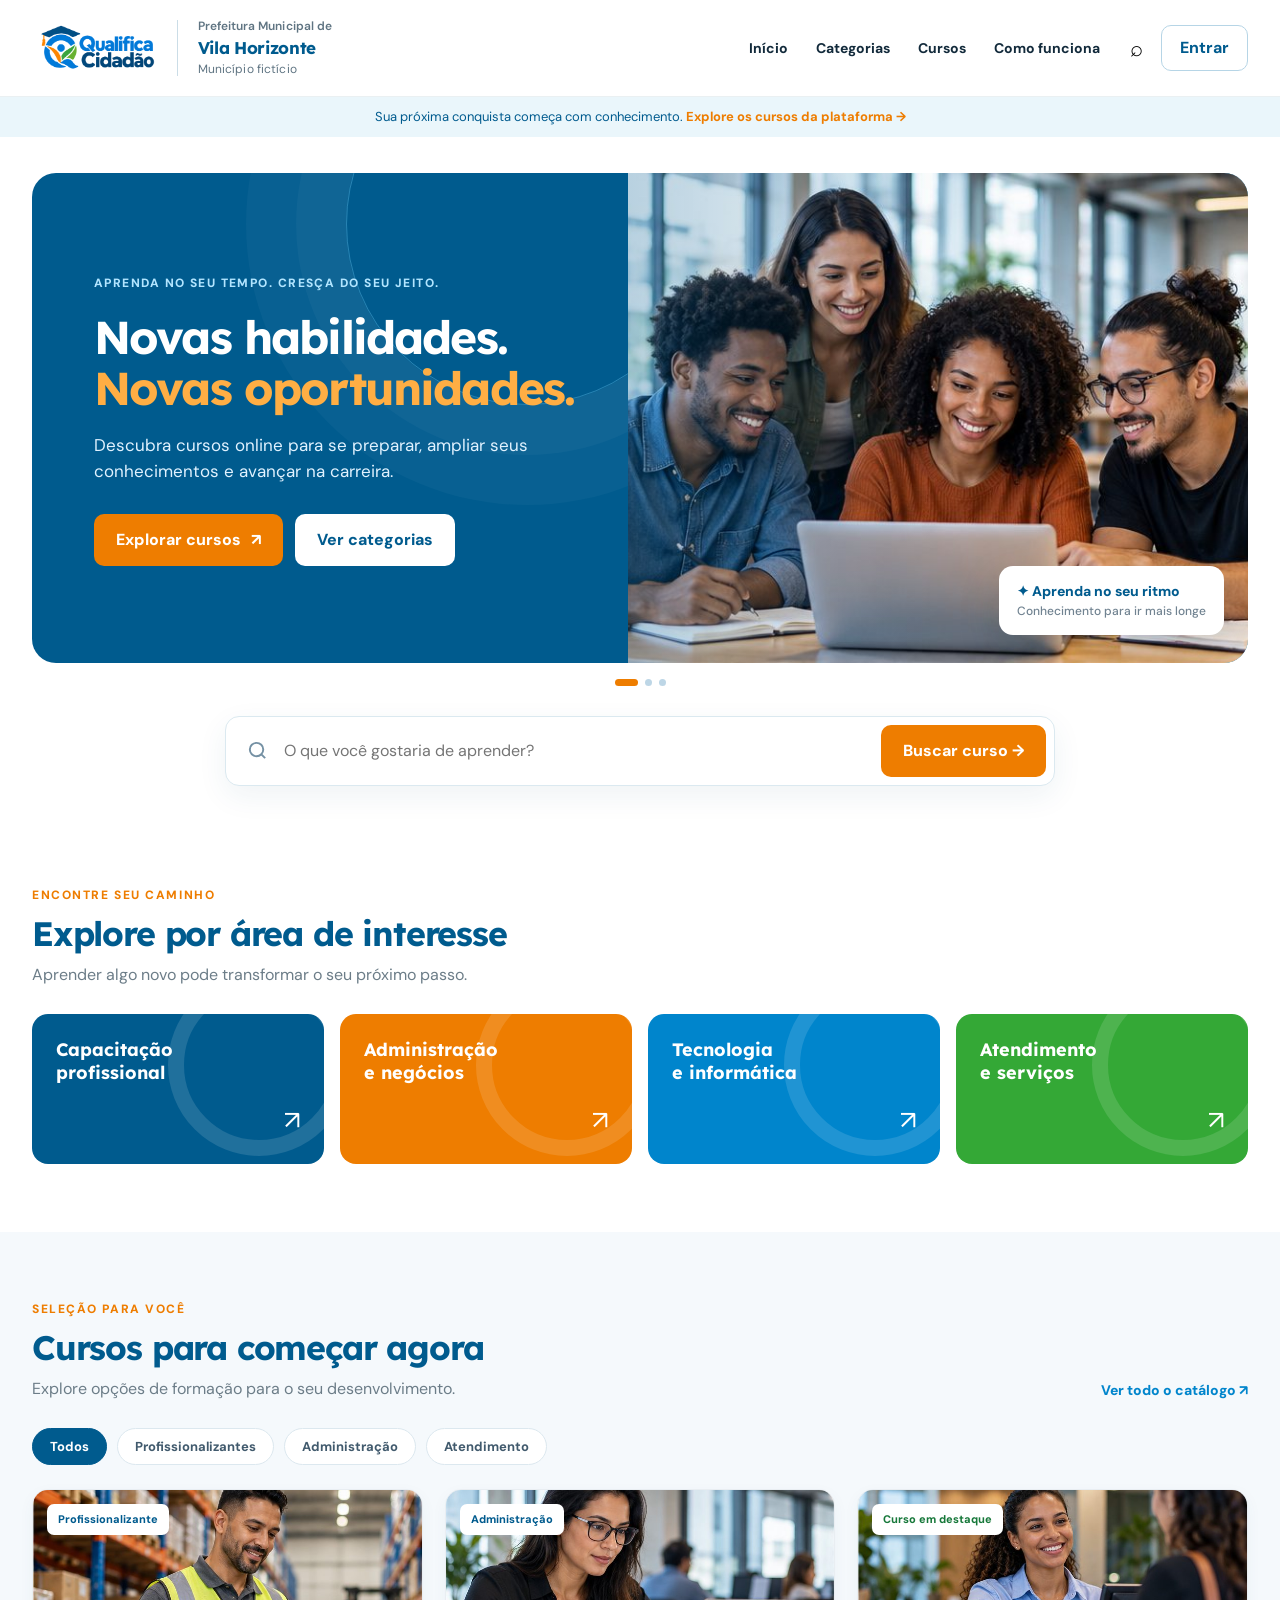
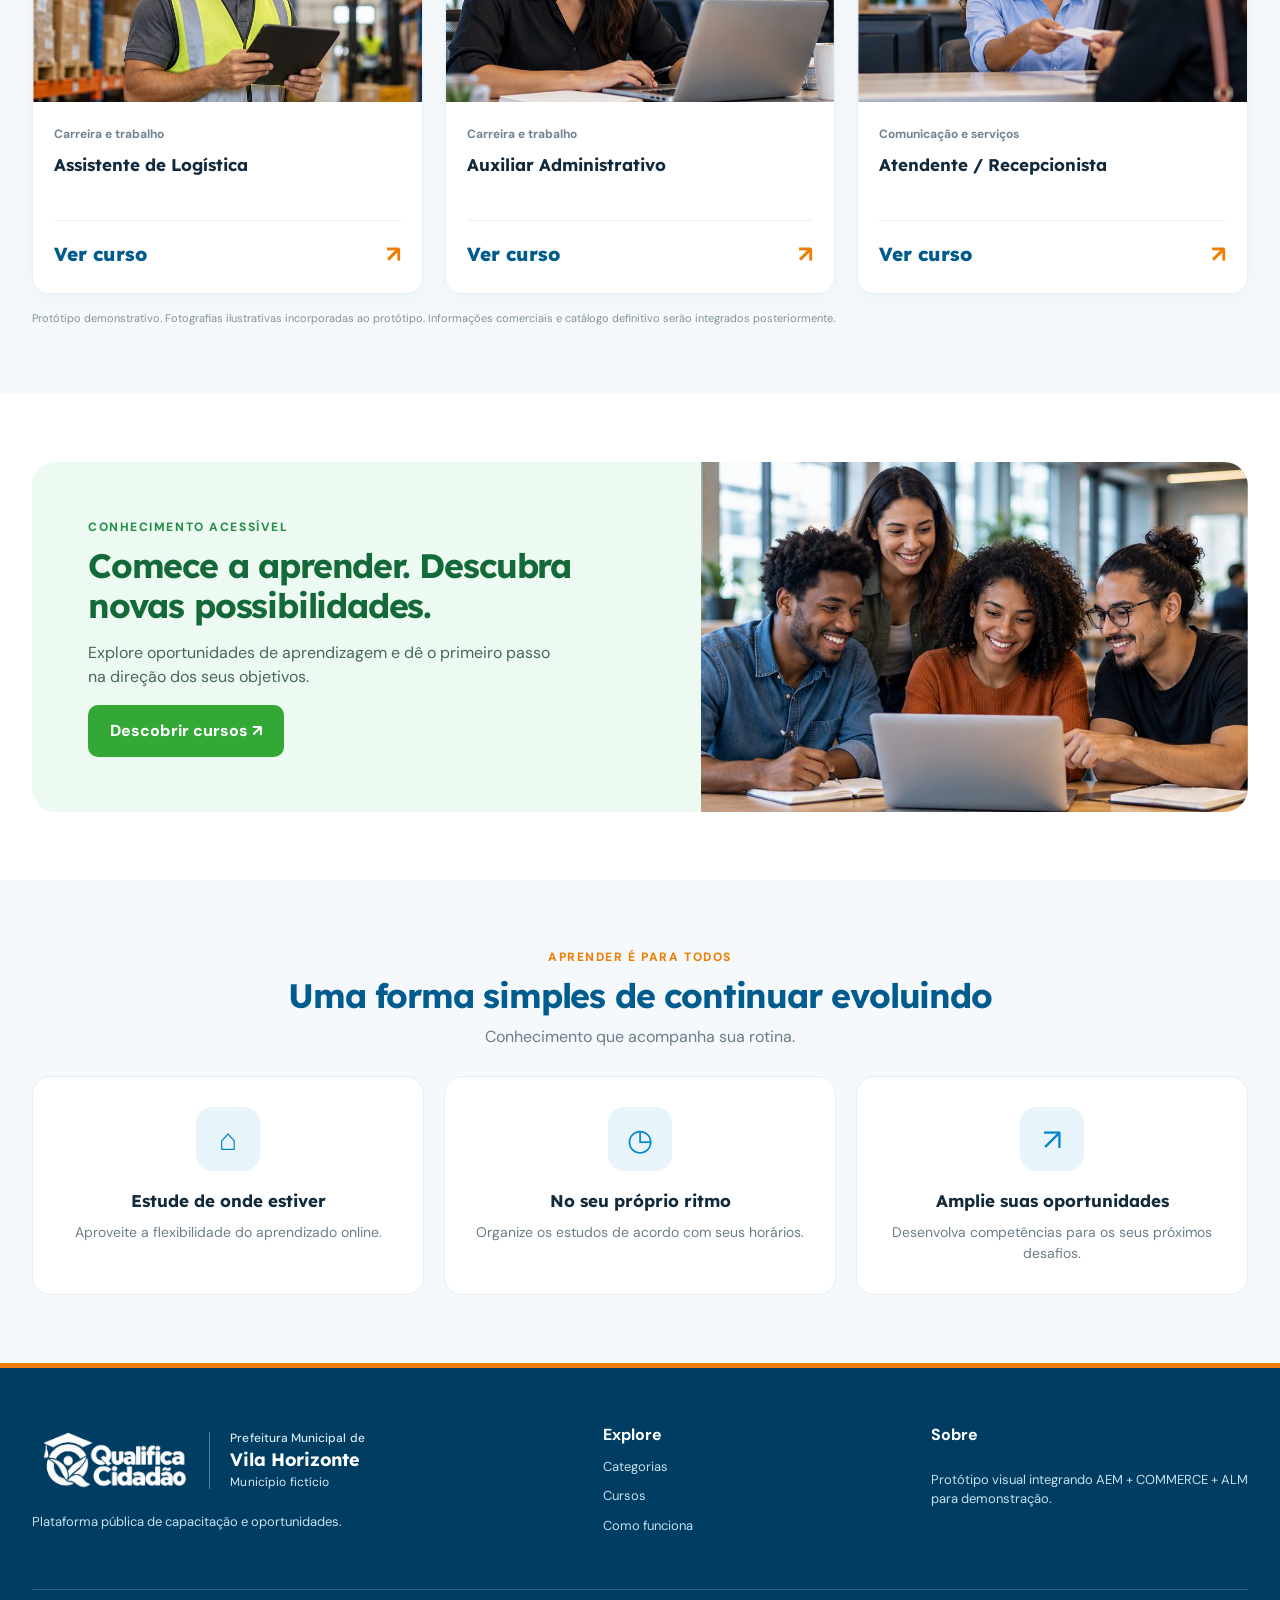
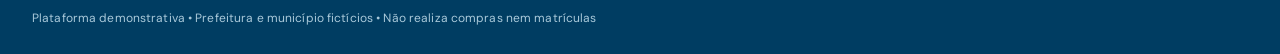
==== commit 02bbe0e3: "Add files via upload" ====
--- a/index.html
+++ b/index.html
@@ -22,7 +22,7 @@
 
 .nav-inner{height:auto;min-height:96px}.foot-brand img{width:auto;max-width:225px;height:76px}
 @media(max-width:680px){.nav-inner{height:auto;min-height:85px}.brand-group{flex:1 1 auto}.foot-brand img{height:62px}}
-</style></head><body><div class="prototype-note">ESTUDO VISUAL — PLATAFORMA FICTÍCIA · REFERÊNCIA EDITORIAL/DOMESTIKA · FOTOS ILUSTRATIVAS</div><header class="nav"><div class="wrap nav-inner"><div class="brand-group"><a aria-label="Qualifica Cidadão, voltar ao início" class="logo" href="#inicio"><img alt="Qualifica Cidadão" src="assets/logo-cabecalho-base.png"/></a><div class="brand-meta"><span>Prefeitura Municipal de</span><strong>Vila Horizonte</strong><small>Município fictício</small></div></div><nav class="nav-links"><a href="#inicio">Início</a><a href="#categorias">Categorias</a><a href="cursos.html">Cursos</a><a href="#vantagens">Como funciona</a></nav><button class="mobile-menu" onclick="document.querySelector('.nav-links').style.display=document.querySelector('.nav-links').style.display==='flex'?'none':'flex'" title="Menu">☰</button><div class="nav-tools"><button class="nav-icon" onclick="document.getElementById('search').focus()" title="Busca">⌕</button><button class="enter" onclick="alert('Acesso de alunos: integração futura com Adobe Learning Manager em ambiente demonstrativo.')">Entrar</button></div></div></header><div class="strip">Sua próxima conquista começa com conhecimento. <b>Explore os cursos da plataforma →</b></div><main id="inicio"><section class="hero"><div class="wrap"><div class="hero-main"><div class="hero-copy"><div class="eyebrow">Aprenda no seu tempo. Cresça do seu jeito.</div><h1>Novas habilidades. <em>Novas oportunidades.</em></h1><p>Descubra cursos online para se preparar, ampliar seus conhecimentos e avançar na carreira.</p><div class="actions"><a class="btn" href="cursos.html">Explorar cursos <span>↗</span></a><a class="btn btn-light" href="#categorias">Ver categorias</a></div></div><div class="hero-photo"><img alt="Pessoas reunidas aprendendo com computadores" onerror="this.style.display='none'" src="assets/banner-principal.jpg"/><div class="hero-sticker">✦ Aprenda no seu ritmo<span>Conhecimento para ir mais longe</span></div></div></div><div aria-hidden="true" class="dots"><span></span><span></span><span></span></div><form class="quick-search" id="searchForm"><svg fill="none" height="23" stroke="currentColor" stroke-width="2" viewbox="0 0 24 24" width="23"><circle cx="11" cy="11" r="7"></circle><path d="m20 20-4-4"></path></svg><input aria-label="Buscar cursos" id="search" placeholder="O que você gostaria de aprender?"/><button class="btn" type="submit">Buscar curso →</button></form></div></section><section class="section" id="categorias"><div class="wrap"><div class="section-title"><div><div class="kicker">Encontre seu caminho</div><h2>Explore por área de interesse</h2><p class="desc">Aprender algo novo pode transformar o seu próximo passo.</p></div></div><div class="categories"><a class="category" data-cat="Profissional" href="cursos.html"><b>Capacitação<br/>profissional</b><span class="arrow">↗</span></a><a class="category" data-cat="Administração" href="cursos.html"><b>Administração<br/>e negócios</b><span class="arrow">↗</span></a><a class="category" data-cat="Tecnologia" href="cursos.html"><b>Tecnologia<br/>e informática</b><span class="arrow">↗</span></a><a class="category" data-cat="Atendimento" href="cursos.html"><b>Atendimento<br/>e serviços</b><span class="arrow">↗</span></a></div></div></section><section class="section light" id="cursos"><div class="wrap"><div class="section-title"><div><div class="kicker">Seleção para você</div><h2>Cursos para começar agora</h2><p class="desc">Explore opções de formação para o seu desenvolvimento.</p></div><a class="view-all" href="cursos.html">Ver todo o catálogo ↗</a></div><div class="filterbar"><button class="chip active" data-filter="Todos">Todos</button><button class="chip" data-filter="Profissional">Profissionalizantes</button><button class="chip" data-filter="Administração">Administração</button><button class="chip" data-filter="Atendimento">Atendimento</button></div><div class="course-grid" id="courseGrid"><article class="course" data-category="Profissional" data-name="assistente de logística"><a aria-label="Ver curso Assistente de Logística" class="course-link" href="curso.html?curso=logistica"><div class="photo"><img alt="Operação de logística em centro de distribuição" loading="lazy" src="assets/curso-logistica.jpg"/><span class="pill">Profissionalizante</span></div><div class="course-content"><small>Carreira e trabalho</small><h3>Assistente de Logística</h3><div class="course-bottom"><span class="price">Ver curso</span><span class="mini-arrow">↗</span></div></div></a></article><article class="course" data-category="Administração" data-name="auxiliar administrativo"><a aria-label="Ver curso Auxiliar Administrativo" class="course-link" href="curso.html?curso=administrativo"><div class="photo"><img alt="Ambiente de trabalho administrativo" loading="lazy" src="assets/curso-administrativo.jpg"/><span class="pill">Administração</span></div><div class="course-content"><small>Carreira e trabalho</small><h3>Auxiliar Administrativo</h3><div class="course-bottom"><span class="price">Ver curso</span><span class="mini-arrow">↗</span></div></div></a></article><article class="course" data-category="Atendimento" data-name="atendente recepcionista"><a aria-label="Ver curso Atendente / Recepcionista" class="course-link" href="curso.html?curso=recepcionista"><div class="photo"><img alt="Profissionais trabalhando em atendimento e equipe" loading="lazy" src="assets/curso-recepcionista.jpg"/><span class="pill free">Curso em destaque</span></div><div class="course-content"><small>Comunicação e serviços</small><h3>Atendente / Recepcionista</h3><div class="course-bottom"><span class="price">Ver curso</span><span class="mini-arrow">↗</span></div></div></a></article></div><p class="no-results" id="noResults">Nenhum curso demonstrativo encontrado com esses termos.</p><div class="photo-credit">Protótipo demonstrativo. Fotografias ilustrativas incorporadas ao protótipo. Informações comerciais e catálogo definitivo serão integrados posteriormente.</div></div></section><section class="section"><div class="wrap"><div class="banner-grid"><div class="feature-promo"><div class="kicker" style="color:#258d49">Conhecimento acessível</div><h2>Comece a aprender. Descubra novas possibilidades.</h2><p>Explore oportunidades de aprendizagem e dê o primeiro passo na direção dos seus objetivos.</p><a class="btn" href="cursos.html">Descobrir cursos ↗</a></div><div class="banner-img"><img alt="Pessoas utilizando tecnologia para trabalhar e aprender" loading="lazy" src="assets/banner-promocional.jpg"/></div></div></div></section><section class="section light" id="vantagens"><div class="wrap"><div class="section-title" style="justify-content:center;text-align:center"><div><div class="kicker">Aprender é para todos</div><h2>Uma forma simples de continuar evoluindo</h2><p class="desc">Conhecimento que acompanha sua rotina.</p></div></div><div class="benefits"><div class="benefit"><div class="icon">⌂</div><h3>Estude de onde estiver</h3><p>Aproveite a flexibilidade do aprendizado online.</p></div><div class="benefit"><div class="icon">◷</div><h3>No seu próprio ritmo</h3><p>Organize os estudos de acordo com seus horários.</p></div><div class="benefit"><div class="icon">↗</div><h3>Amplie suas oportunidades</h3><p>Desenvolva competências para os seus próximos desafios.</p></div></div></div></section></main><footer class="foot"><div class="wrap"><div class="foot-inner"><div><div class="foot-brand-group"><div class="foot-brand"><img alt="Qualifica Cidadão — versão para rodapé" src="assets/logo-rodape-base.png"/></div><div class="foot-meta"><span>Prefeitura Municipal de</span><strong>Vila Horizonte</strong><small>Município fictício</small></div></div><p>Plataforma pública de capacitação e oportunidades.</p></div><div class="foot-links"><strong>Explore</strong><a href="#categorias">Categorias</a><a href="cursos.html">Cursos</a><a href="#vantagens">Como funciona</a></div><div class="foot-links"><strong>Sobre este estudo</strong><p>Protótipo visual de uma plataforma pública fictícia<br/>para demonstração e implementação no AEM.</p></div></div><div class="foot-bottom">Plataforma demonstrativa • Prefeitura e município fictícios • Não realiza compras nem matrículas</div></div></footer><script>
+</style></head><body> <header class="nav"><div class="wrap nav-inner"><div class="brand-group"><a aria-label="Qualifica Cidadão, voltar ao início" class="logo" href="#inicio"><img alt="Qualifica Cidadão" src="assets/logo-cabecalho-base.png"/></a><div class="brand-meta"><span>Prefeitura Municipal de</span><strong>Vila Horizonte</strong><small>Município fictício</small></div></div><nav class="nav-links"><a href="#inicio">Início</a><a href="#categorias">Categorias</a><a href="cursos.html">Cursos</a><a href="#vantagens">Como funciona</a></nav><button class="mobile-menu" onclick="document.querySelector('.nav-links').style.display=document.querySelector('.nav-links').style.display==='flex'?'none':'flex'" title="Menu">☰</button><div class="nav-tools"><button class="nav-icon" onclick="document.getElementById('search').focus()" title="Busca">⌕</button><button class="enter" onclick="alert('Acesso de alunos: integração futura com Adobe Learning Manager em ambiente demonstrativo.')">Entrar</button></div></div></header><div class="strip">Sua próxima conquista começa com conhecimento. <b>Explore os cursos da plataforma →</b></div><main id="inicio"><section class="hero"><div class="wrap"><div class="hero-main"><div class="hero-copy"><div class="eyebrow">Aprenda no seu tempo. Cresça do seu jeito.</div><h1>Novas habilidades. <em>Novas oportunidades.</em></h1><p>Descubra cursos online para se preparar, ampliar seus conhecimentos e avançar na carreira.</p><div class="actions"><a class="btn" href="cursos.html">Explorar cursos <span>↗</span></a><a class="btn btn-light" href="#categorias">Ver categorias</a></div></div><div class="hero-photo"><img alt="Pessoas reunidas aprendendo com computadores" onerror="this.style.display='none'" src="assets/banner-principal.jpg"/><div class="hero-sticker">✦ Aprenda no seu ritmo<span>Conhecimento para ir mais longe</span></div></div></div><div aria-hidden="true" class="dots"><span></span><span></span><span></span></div><form class="quick-search" id="searchForm"><svg fill="none" height="23" stroke="currentColor" stroke-width="2" viewbox="0 0 24 24" width="23"><circle cx="11" cy="11" r="7"></circle><path d="m20 20-4-4"></path></svg><input aria-label="Buscar cursos" id="search" placeholder="O que você gostaria de aprender?"/><button class="btn" type="submit">Buscar curso →</button></form></div></section><section class="section" id="categorias"><div class="wrap"><div class="section-title"><div><div class="kicker">Encontre seu caminho</div><h2>Explore por área de interesse</h2><p class="desc">Aprender algo novo pode transformar o seu próximo passo.</p></div></div><div class="categories"><a class="category" data-cat="Profissional" href="cursos.html"><b>Capacitação<br/>profissional</b><span class="arrow">↗</span></a><a class="category" data-cat="Administração" href="cursos.html"><b>Administração<br/>e negócios</b><span class="arrow">↗</span></a><a class="category" data-cat="Tecnologia" href="cursos.html"><b>Tecnologia<br/>e informática</b><span class="arrow">↗</span></a><a class="category" data-cat="Atendimento" href="cursos.html"><b>Atendimento<br/>e serviços</b><span class="arrow">↗</span></a></div></div></section><section class="section light" id="cursos"><div class="wrap"><div class="section-title"><div><div class="kicker">Seleção para você</div><h2>Cursos para começar agora</h2><p class="desc">Explore opções de formação para o seu desenvolvimento.</p></div><a class="view-all" href="cursos.html">Ver todo o catálogo ↗</a></div><div class="filterbar"><button class="chip active" data-filter="Todos">Todos</button><button class="chip" data-filter="Profissional">Profissionalizantes</button><button class="chip" data-filter="Administração">Administração</button><button class="chip" data-filter="Atendimento">Atendimento</button></div><div class="course-grid" id="courseGrid"><article class="course" data-category="Profissional" data-name="assistente de logística"><a aria-label="Ver curso Assistente de Logística" class="course-link" href="curso.html?curso=logistica"><div class="photo"><img alt="Operação de logística em centro de distribuição" loading="lazy" src="assets/curso-logistica.jpg"/><span class="pill">Profissionalizante</span></div><div class="course-content"><small>Carreira e trabalho</small><h3>Assistente de Logística</h3><div class="course-bottom"><span class="price">Ver curso</span><span class="mini-arrow">↗</span></div></div></a></article><article class="course" data-category="Administração" data-name="auxiliar administrativo"><a aria-label="Ver curso Auxiliar Administrativo" class="course-link" href="curso.html?curso=administrativo"><div class="photo"><img alt="Ambiente de trabalho administrativo" loading="lazy" src="assets/curso-administrativo.jpg"/><span class="pill">Administração</span></div><div class="course-content"><small>Carreira e trabalho</small><h3>Auxiliar Administrativo</h3><div class="course-bottom"><span class="price">Ver curso</span><span class="mini-arrow">↗</span></div></div></a></article><article class="course" data-category="Atendimento" data-name="atendente recepcionista"><a aria-label="Ver curso Atendente / Recepcionista" class="course-link" href="curso.html?curso=recepcionista"><div class="photo"><img alt="Profissionais trabalhando em atendimento e equipe" loading="lazy" src="assets/curso-recepcionista.jpg"/><span class="pill free">Curso em destaque</span></div><div class="course-content"><small>Comunicação e serviços</small><h3>Atendente / Recepcionista</h3><div class="course-bottom"><span class="price">Ver curso</span><span class="mini-arrow">↗</span></div></div></a></article></div><p class="no-results" id="noResults">Nenhum curso demonstrativo encontrado com esses termos.</p><div class="photo-credit">Protótipo demonstrativo. Fotografias ilustrativas incorporadas ao protótipo. Informações comerciais e catálogo definitivo serão integrados posteriormente.</div></div></section><section class="section"><div class="wrap"><div class="banner-grid"><div class="feature-promo"><div class="kicker" style="color:#258d49">Conhecimento acessível</div><h2>Comece a aprender. Descubra novas possibilidades.</h2><p>Explore oportunidades de aprendizagem e dê o primeiro passo na direção dos seus objetivos.</p><a class="btn" href="cursos.html">Descobrir cursos ↗</a></div><div class="banner-img"><img alt="Pessoas utilizando tecnologia para trabalhar e aprender" loading="lazy" src="assets/banner-promocional.jpg"/></div></div></div></section><section class="section light" id="vantagens"><div class="wrap"><div class="section-title" style="justify-content:center;text-align:center"><div><div class="kicker">Aprender é para todos</div><h2>Uma forma simples de continuar evoluindo</h2><p class="desc">Conhecimento que acompanha sua rotina.</p></div></div><div class="benefits"><div class="benefit"><div class="icon">⌂</div><h3>Estude de onde estiver</h3><p>Aproveite a flexibilidade do aprendizado online.</p></div><div class="benefit"><div class="icon">◷</div><h3>No seu próprio ritmo</h3><p>Organize os estudos de acordo com seus horários.</p></div><div class="benefit"><div class="icon">↗</div><h3>Amplie suas oportunidades</h3><p>Desenvolva competências para os seus próximos desafios.</p></div></div></div></section></main><footer class="foot"><div class="wrap"><div class="foot-inner"><div><div class="foot-brand-group"><div class="foot-brand"><img alt="Qualifica Cidadão — versão para rodapé" src="assets/logo-rodape-base.png"/></div><div class="foot-meta"><span>Prefeitura Municipal de</span><strong>Vila Horizonte</strong><small>Município fictício</small></div></div><p>Plataforma pública de capacitação e oportunidades.</p></div><div class="foot-links"><strong>Explore</strong><a href="#categorias">Categorias</a><a href="cursos.html">Cursos</a><a href="#vantagens">Como funciona</a></div><div class="foot-links"><strong>Sobre</strong><p>Protótipo visual integrando AEM + COMMERCE + ALM<br/>para demonstração.</p></div></div><div class="foot-bottom">Plataforma demonstrativa • Prefeitura e município fictícios • Não realiza compras nem matrículas</div></div></footer><script>
 const cards=[...document.querySelectorAll('.course')],chips=[...document.querySelectorAll('.chip')];let category='Todos';function apply(q=''){let n=0;cards.forEach(c=>{let ok=(category==='Todos'||c.dataset.category===category)&&(!q||c.dataset.name.includes(q));c.classList.toggle('show-none',!ok);if(ok)n++});document.getElementById('noResults').style.display=n?'none':'block'}chips.forEach(b=>b.addEventListener('click',()=>{category=b.dataset.filter;chips.forEach(x=>x.classList.toggle('active',x===b));apply(document.getElementById('search').value.toLowerCase().trim())}));document.getElementById('searchForm').addEventListener('submit',e=>{e.preventDefault();category='Todos';chips.forEach(x=>x.classList.toggle('active',x.dataset.filter==='Todos'));apply(document.getElementById('search').value.toLowerCase().trim());document.getElementById('cursos').scrollIntoView({behavior:'smooth'})});document.querySelectorAll('.category').forEach(c=>c.addEventListener('click',()=>{let cat=c.dataset.cat;if(cat==='Tecnologia')return;category=cat;chips.forEach(x=>x.classList.toggle('active',x.dataset.filter===cat));apply()}));
 </script></body></html>
 <!-- All photos and logos embedded for offline viewing. -->
